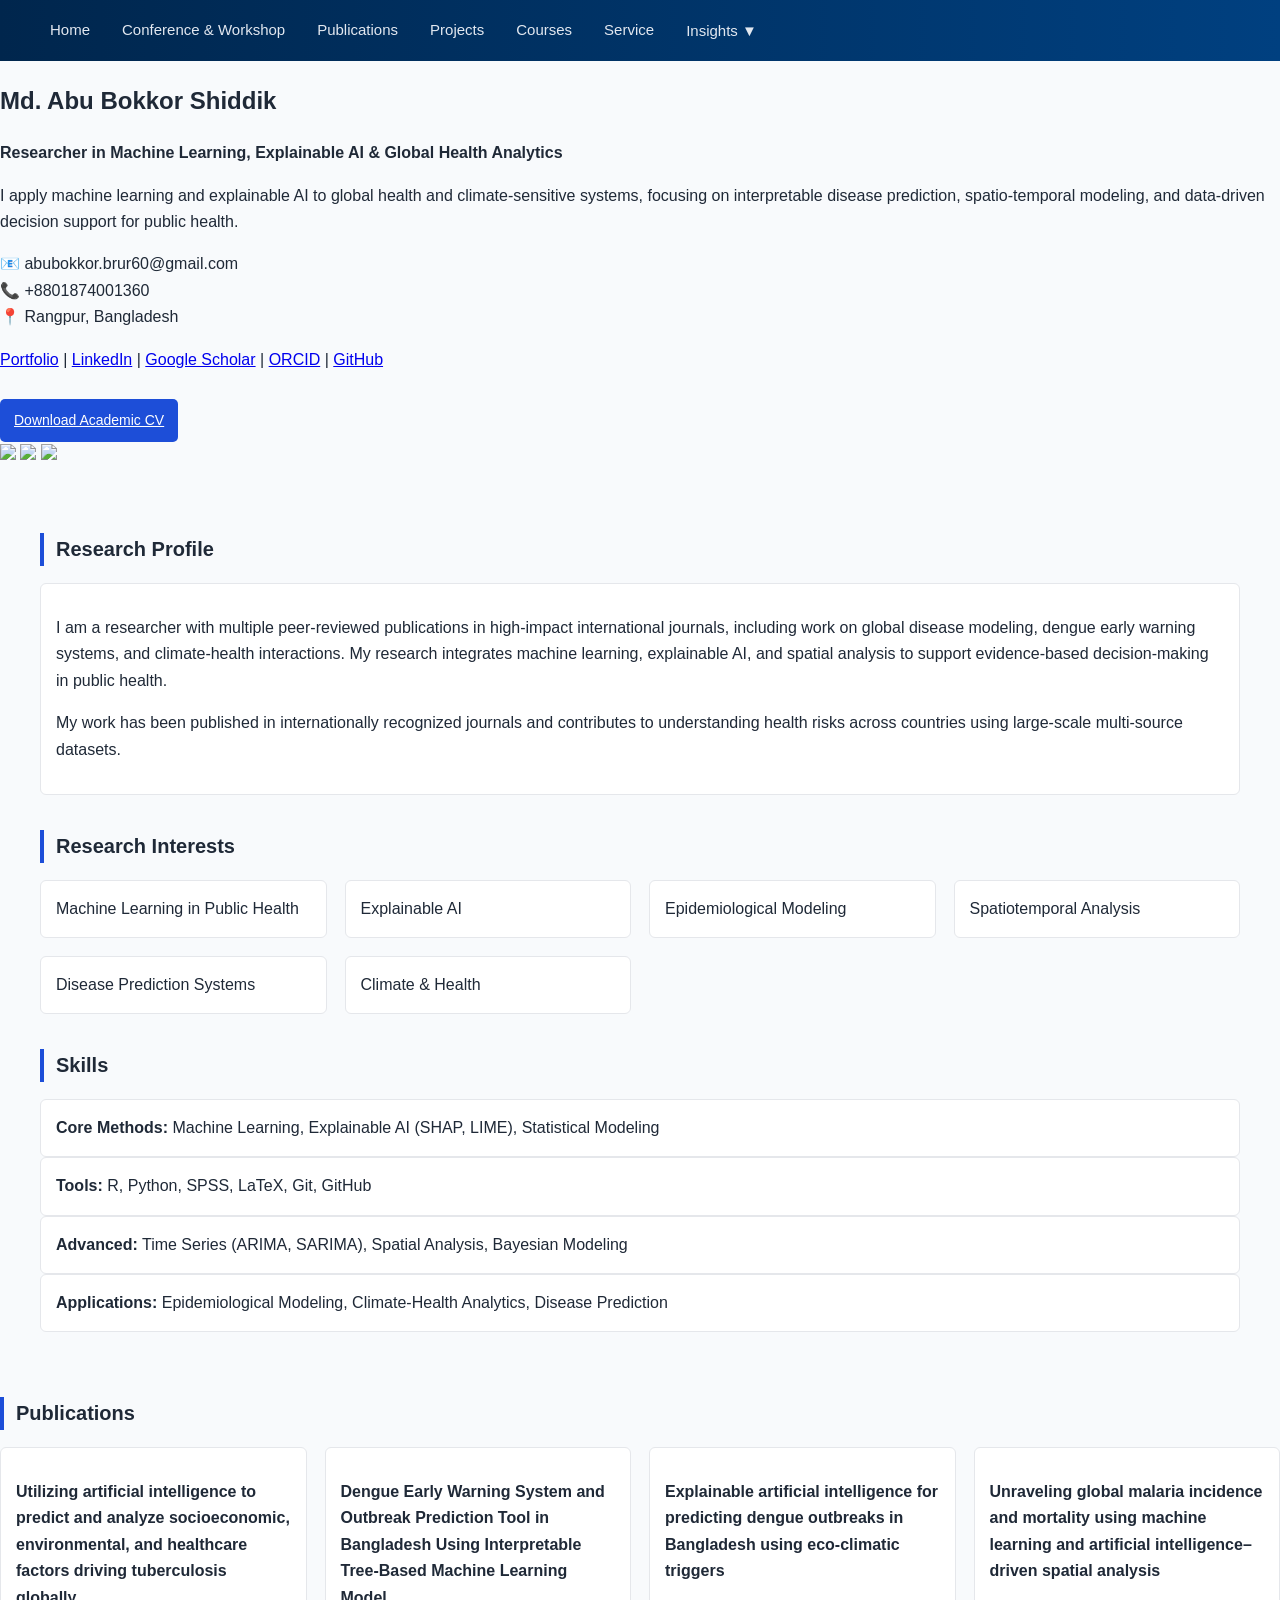
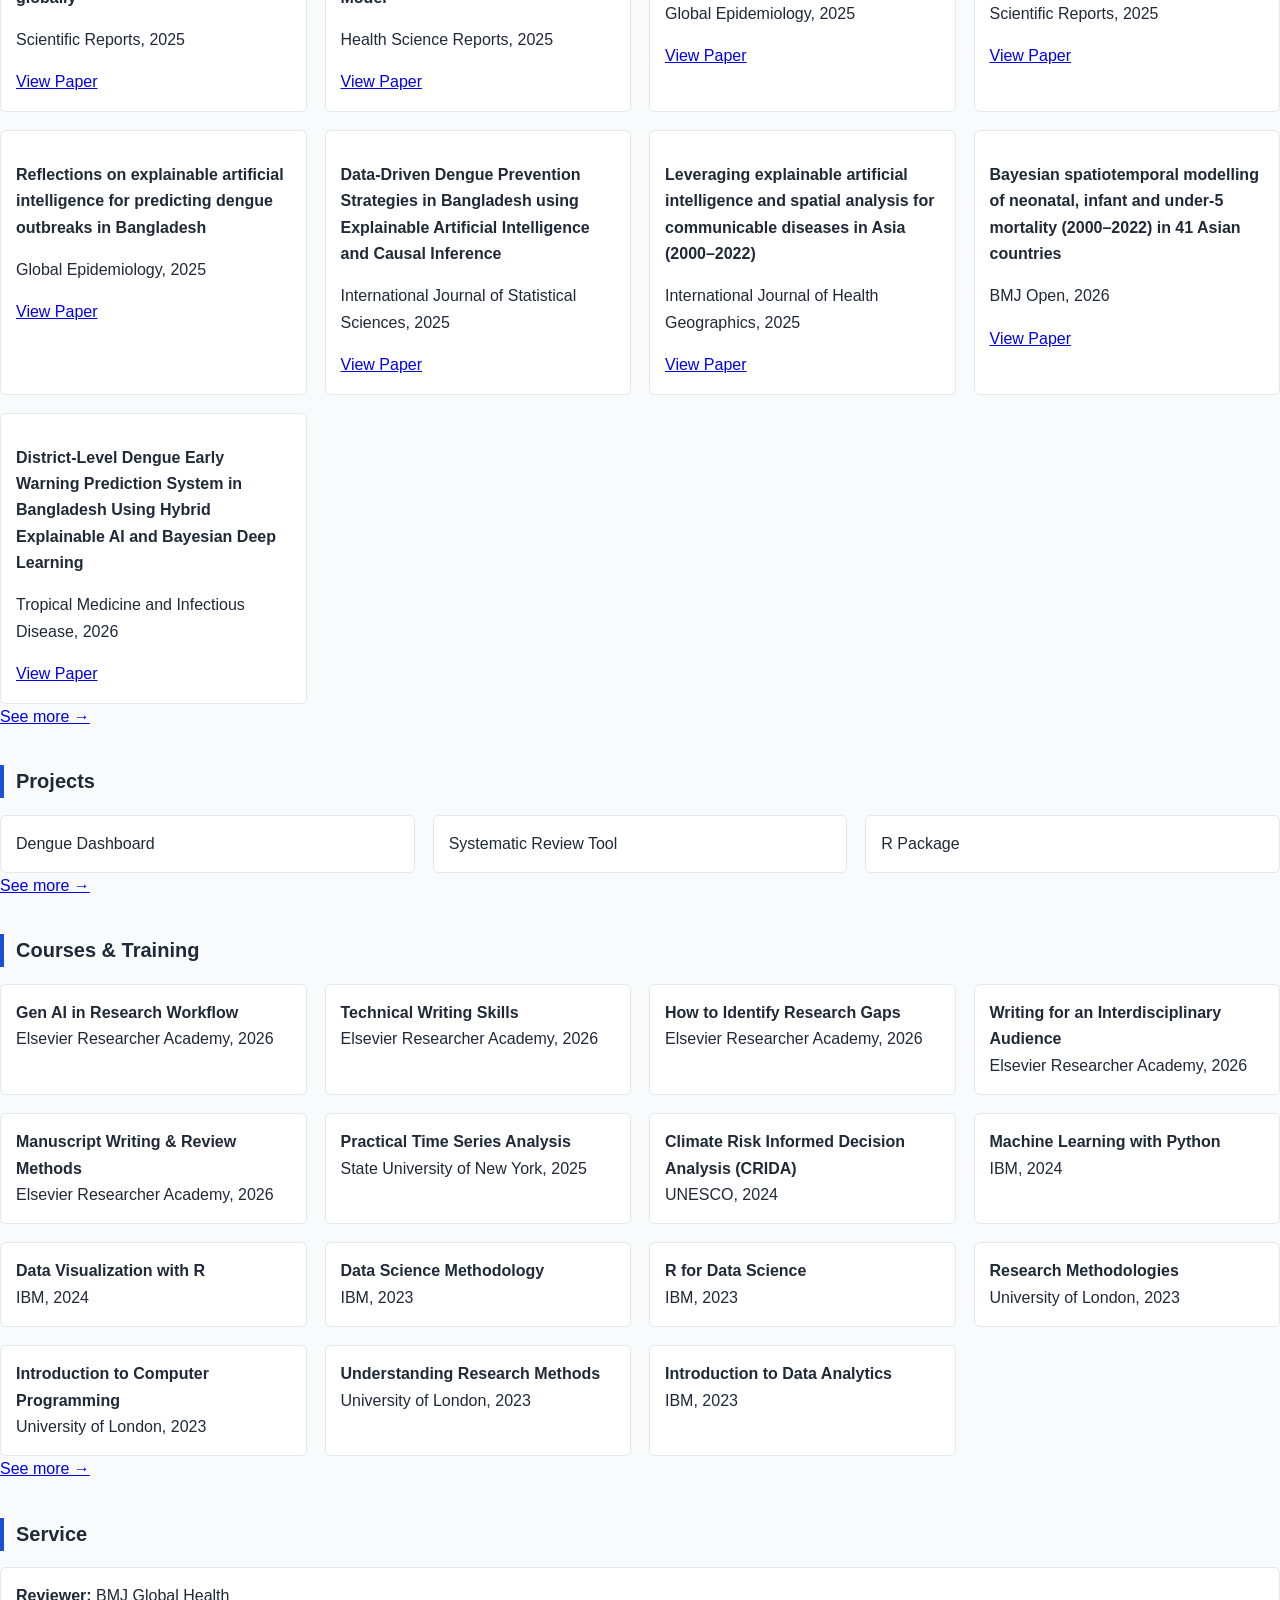
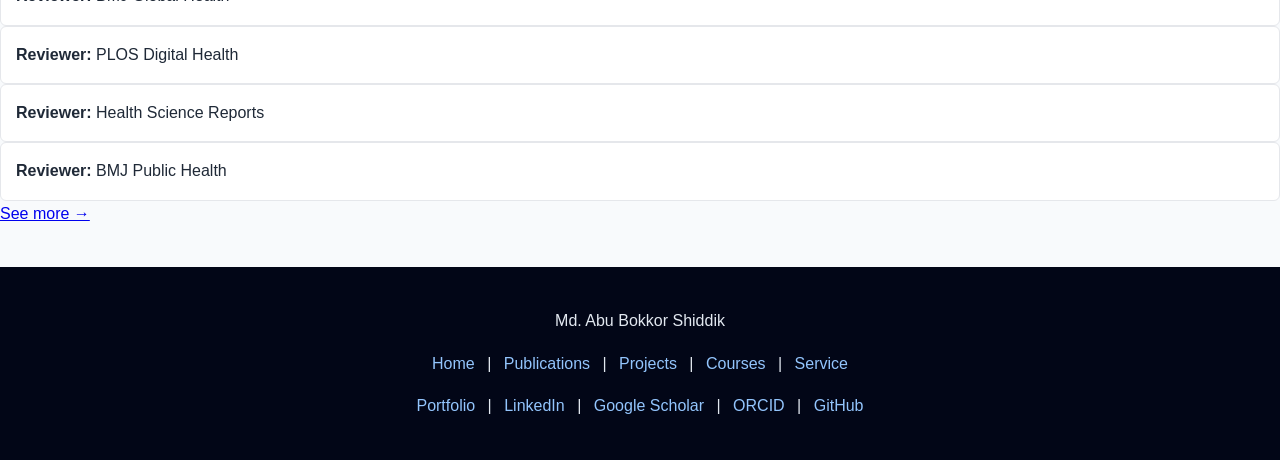
==== index.html @ db242c65 "Update index.html" ====
<!DOCTYPE html>
<html lang="en">
<head>
<meta charset="UTF-8">
<meta name="viewport" content="width=device-width, initial-scale=1.0">
<title>Md. Abu Bokkor Shiddik</title>

<style>

html { scroll-behavior: smooth; }

body {
  margin: 0;
  font-family: "Segoe UI", Arial, sans-serif;
  background: #f8fafc;
  color: #1f2937;
  font-size: 16px;
  line-height: 1.65;
}

/* ========================= */
/* NAVBAR (UNIFIED BAR ONLY) */
/* ========================= */
.navbar {
  background: linear-gradient(90deg, #00264d, #004080);
  position: sticky;
  top: 0;
  z-index: 9999;
}

.nav-inner {
  max-width: 1200px;
  margin: auto;
  padding: 12px 18px;
  display: flex;
  align-items: center;
  gap: 12px;
}

/* LINKS + BUTTON */
.nav-inner a,
.nav-inner .dropbtn {
  color: #e2e8f0;
  text-decoration: none;
  font-weight: 500;
  font-size: 15px;
  padding: 6px 10px;
  border-radius: 5px;
  background: transparent;
  border: none;
  cursor: pointer;
}

/* HOVER */
.nav-inner a:hover,
.nav-inner .dropbtn:hover {
  background: rgba(255,255,255,0.12);
  color: #93c5fd;
}

/* DROPDOWN */
.nav-inner .dropdown {
  position: relative;
}

.nav-inner .dropdown-content {
  display: none;
  position: absolute;
  top: 105%;
  left: 0;
  background: #0b2d5c;
  min-width: 180px;
  border-radius: 6px;
  overflow: hidden;
}

/* DROPDOWN LINKS */
.nav-inner .dropdown-content a {
  display: block;
  padding: 10px 12px;
  font-size: 14px;
  color: #cbd5e1;
}

.nav-inner .dropdown-content a:hover {
  background: #1e3a8a;
  color: #ffffff;
}

/* DESKTOP HOVER */
.nav-inner .dropdown:hover .dropdown-content {
  display: block;
}

/* MOBILE CLICK FIX */
.nav-inner .dropdown.active .dropdown-content {
  display: block;
  position: relative;
  width: 100%;
}

/* ========================= */
/* HEADER (UNCHANGED) */
/* ========================= */
.header {
  background: linear-gradient(135deg, #020617, #0b3a6e);
  color: white;
  padding: 40px 20px;
  text-align: center;
  font-size: 26px;
}

/* ========================= */
/* CONTAINER */
/* ========================= */
.container {
  max-width: 1200px;
  margin: auto;
  padding: 30px 20px;
}

/* SECTION TITLE */
.section-title {
  border-left: 4px solid #1d4ed8;
  padding-left: 12px;
  margin-top: 35px;
  font-size: 20px;
  font-weight: 600;
}

/* CARD GRID */
.card-grid {
  display: grid;
  grid-template-columns: repeat(auto-fit, minmax(260px, 1fr));
  gap: 18px;
  margin-top: 15px;
}

/* CARD */
.card {
  background: white;
  border: 1px solid #e5e7eb;
  border-radius: 6px;
  padding: 15px;
  transition: 0.2s;
}

.card:hover {
  transform: translateY(-2px);
}

/* BUTTON */
.cv-button {
  display: inline-block;
  margin-top: 10px;
  background: #1d4ed8;
  color: white;
  padding: 10px 14px;
  border-radius: 5px;
  font-size: 14px;
}

/* IMAGE */
.image-box img {
  width: 100%;
  max-width: 800px;
  margin-top: 18px;
  border-radius: 6px;
  display: block;
  box-shadow: 0 4px 12px rgba(0,0,0,0.1);
}

/* PDF */
.pdf-box {
  background: white;
  padding: 18px;
  margin-top: 18px;
  border-radius: 6px;
  border-left: 4px solid #1d4ed8;
  box-shadow: 0 4px 10px rgba(0,0,0,0.05);
}

.pdf-box a {
  color: #1d4ed8;
  text-decoration: none;
  font-weight: 500;
}

/* FOOTER */
footer {
  background: #020617;
  color: #e2e8f0;
  text-align: center;
  padding: 25px;
  margin-top: 40px;
}

footer a {
  color: #93c5fd;
  margin: 0 8px;
  text-decoration: none;
}

footer a:hover {
  color: #ffffff;
}

/* ========================= */
/* TABLET */
/* ========================= */
@media (max-width: 768px) {
  .container {
    padding: 20px 15px;
  }
}

/* ========================= */
/* MOBILE */
/* ========================= */
@media (max-width: 600px) {

  .nav-inner {
    flex-wrap: wrap;
    justify-content: center;
  }

  .nav-inner a,
  .nav-inner .dropbtn {
    font-size: 13px;
    padding: 6px 8px;
  }

  .nav-inner .dropdown-content {
    position: relative;
    width: 100%;
    top: 0;
    left: 0;
  }

  .nav-inner .dropdown:focus-within .dropdown-content {
    display: block;
  }

  .header {
    font-size: 22px;
  }
}

</style>
</head>
<meta name="description" content="Md. Abu Bokkor Shiddik is a statistics graduate and researcher working on machine learning, health data analysis, and global studies.">

<meta name="keywords" content="Abu Bokkor Shiddik, Statistics Researcher, Machine Learning Bangladesh, Health Data Analysis, R Programming">
<meta name="google-site-verification" "google62120b7b4457ee75" />
  
<body>

<!-- NAV -->
<nav class="navbar">
  <div class="nav-inner">
    <a href="home.html">Home</a>
    <a href="conference-and-workshop.html">Conference & Workshop</a>
    <a href="publications.html">Publications</a>
    <a href="projects.html">Projects</a>
    <a href="courses.html">Courses</a>
    <a href="service.html">Service</a>
    <div class="dropdown">
      <button class="dropbtn">Insights ▼</button>
      <div class="dropdown-content">
        <a href="insights.html">Posts</a>
        <a href="videos.html">Videos</a>
      </div>
    </div>
  </div>
</nav>
 
<!-- HERO -->
<section class="hero">
  <div class="hero-grid">

    <div>
  <h1>Md. Abu Bokkor Shiddik</h1>
  <p><strong>Researcher in Machine Learning, Explainable AI & Global Health Analytics</strong></p>

  <p>
    I apply machine learning and explainable AI to global health and climate-sensitive systems, focusing on interpretable disease prediction, spatio-temporal modeling, and data-driven decision support for public health.
  </p>

  <p>
    📧 abubokkor.brur60@gmail.com <br>
    📞 +8801874001360 <br>
    📍 Rangpur, Bangladesh
  </p>

  <p class="links">
    <a href="https://abubokkorshiddik.github.io/Portfolio-AbuBokkorShiddik/" target="_blank">Portfolio</a> |
    <a href="https://www.linkedin.com/in/abu-bokkor-shiddik-abs798/" target="_blank">LinkedIn</a> |
    <a href="https://scholar.google.com/citations?user=JWeBd3IAAAAJ" target="_blank">Google Scholar</a> |
    <a href="https://orcid.org/" target="_blank">ORCID</a> |
    <a href="https://github.com/abubokkorshiddik" target="_blank">GitHub</a>
  </p>

  <a href="https://raw.githubusercontent.com/abubokkorshiddik/AbuBokkorShiddik.abs798/main/AbuBokkorShiddik_CV_2026_STAT_Center.pdf" 
   class="cv-button" 
   target="_blank">
   Download Academic CV
</a>

</div>

    <div class="image-row">
      <img src="https://raw.githubusercontent.com/abubokkorshiddik/Portfolio-AbuBokkorShiddik/main/ABS.jpeg">
      <img src="https://raw.githubusercontent.com/abubokkorshiddik/Portfolio-AbuBokkorShiddik/main/isrt.jpeg">
      <img src="https://raw.githubusercontent.com/abubokkorshiddik/Portfolio-AbuBokkorShiddik/main/stst.jpeg">
    </div>

  </div>
</section>

<div class="container">
  
<h2 class="section-title">Research Profile</h2>
<div class="card">
  <p>
    I am a researcher with multiple peer-reviewed publications in high-impact international journals, including work on global disease modeling, dengue early warning systems, and climate-health interactions. My research integrates machine learning, explainable AI, and spatial analysis to support evidence-based decision-making in public health.
  </p>

  <p>
    My work has been published in internationally recognized journals and contributes to understanding health risks across countries using large-scale multi-source datasets.
  </p>
</div>
  
<!-- RESEARCH -->
<h2 class="section-title">Research Interests</h2>
<div class="card-grid">
  <div class="card">Machine Learning in Public Health</div>
  <div class="card">Explainable AI</div>
  <div class="card">Epidemiological Modeling</div>
  <div class="card">Spatiotemporal Analysis</div>
  <div class="card">Disease Prediction Systems</div>
  <div class="card">Climate & Health</div>
</div>

<!-- SKILLS -->
<h2 class="section-title">Skills</h2>
<div class="card"><strong>Core Methods:</strong> Machine Learning, Explainable AI (SHAP, LIME), Statistical Modeling</div>
<div class="card"><strong>Tools:</strong> R, Python, SPSS, LaTeX, Git, GitHub</div>
<div class="card"><strong>Advanced:</strong> Time Series (ARIMA, SARIMA), Spatial Analysis, Bayesian Modeling</div>
<div class="card"><strong>Applications:</strong> Epidemiological Modeling, Climate-Health Analytics, Disease Prediction</div>
</div>

<!-- PUBLICATIONS -->
<!-- PUBLICATIONS -->
<h2 class="section-title">Publications</h2>

<div class="card-grid">

  <div class="card">
    <p><strong>Utilizing artificial intelligence to predict and analyze socioeconomic, environmental, and healthcare factors driving tuberculosis globally</strong></p>
    <p>Scientific Reports, 2025</p>
    <a href="https://doi.org/10.1038/s41598-025-96973-w" target="_blank">View Paper</a>
  </div>

  <div class="card">
    <p><strong>Dengue Early Warning System and Outbreak Prediction Tool in Bangladesh Using Interpretable Tree-Based Machine Learning Model</strong></p>
    <p>Health Science Reports, 2025</p>
     <a href="https://doi.org/10.1002/hsr2.70726" target="_blank">View Paper</a>
  </div>

  <div class="card">
    <p><strong>Explainable artificial intelligence for predicting dengue outbreaks in Bangladesh using eco-climatic triggers</strong></p>
    <p>Global Epidemiology, 2025</p>
    <a href="https://www.sciencedirect.com/science/article/pii/S2590113325000288" target="_blank">View Paper</a>
  </div>

  <div class="card">
    <p><strong>Unraveling global malaria incidence and mortality using machine learning and artificial intelligence–driven spatial analysis</strong></p>
    <p>Scientific Reports, 2025</p>
    <a href="https://www.nature.com/articles/s41598-025-12872-0" target="_blank">View Paper</a>
  </div>

  <div class="card">
    <p><strong>Reflections on explainable artificial intelligence for predicting dengue outbreaks in Bangladesh</strong></p>
    <p>Global Epidemiology, 2025</p>
    <a href="https://www.sciencedirect.com/science/article/pii/S2590113325000483" target="_blank">View Paper</a>
  </div>

  <div class="card">
    <p><strong>Data-Driven Dengue Prevention Strategies in Bangladesh using Explainable Artificial Intelligence and Causal Inference</strong></p>
    <p>International Journal of Statistical Sciences, 2025</p>
    <a href="https://www.banglajol.info/index.php/ijss/article/view/85772" target="_blank">View Paper</a>
  </div>

  <div class="card">
    <p><strong>Leveraging explainable artificial intelligence and spatial analysis for communicable diseases in Asia (2000–2022)</strong></p>
    <p>International Journal of Health Geographics, 2025</p>
    <a href="https://link.springer.com/article/10.1186/s12942-025-00433-7" target="_blank">View Paper</a>
  </div>

  <div class="card">
    <p><strong>Bayesian spatiotemporal modelling of neonatal, infant and under-5 mortality (2000–2022) in 41 Asian countries</strong></p>
    <p>BMJ Open, 2026</p>
    <a href="https://bmjopen.bmj.com/content/16/2/e108632" target="_blank">View Paper</a>
  </div>

  <div class="card">
    <p><strong>District-Level Dengue Early Warning Prediction System in Bangladesh Using Hybrid Explainable AI and Bayesian Deep Learning</strong></p>
    <p>Tropical Medicine and Infectious Disease, 2026</p>
    <a href="https://www.mdpi.com/2414-6366/11/3/73" target="_blank">View Paper</a>
  </div>

</div>

<a href="publications.html">See more →</a>

<!-- PROJECTS -->
<h2 class="section-title">Projects</h2>
<div class="card-grid">
  <div class="card">Dengue Dashboard</div>
  <div class="card">Systematic Review Tool</div>
  <div class="card">R Package</div>
</div>

<a href="projects.html">See more →</a>

<!-- COURSES -->
<h2 class="section-title">Courses & Training</h2>

<div class="card-grid">

  <div class="card"><strong>Gen AI in Research Workflow</strong><br>Elsevier Researcher Academy, 2026</div>

  <div class="card"><strong>Technical Writing Skills</strong><br>Elsevier Researcher Academy, 2026</div>

  <div class="card"><strong>How to Identify Research Gaps</strong><br>Elsevier Researcher Academy, 2026</div>

  <div class="card"><strong>Writing for an Interdisciplinary Audience</strong><br>Elsevier Researcher Academy, 2026</div>

  <div class="card"><strong>Manuscript Writing & Review Methods</strong><br>Elsevier Researcher Academy, 2026</div>

  <div class="card"><strong>Practical Time Series Analysis</strong><br>State University of New York, 2025</div>

  <div class="card"><strong>Climate Risk Informed Decision Analysis (CRIDA)</strong><br>UNESCO, 2024</div>

  <div class="card"><strong>Machine Learning with Python</strong><br>IBM, 2024</div>

  <div class="card"><strong>Data Visualization with R</strong><br>IBM, 2024</div>

  <div class="card"><strong>Data Science Methodology</strong><br>IBM, 2023</div>

  <div class="card"><strong>R for Data Science</strong><br>IBM, 2023</div>

  <div class="card"><strong>Research Methodologies</strong><br>University of London, 2023</div>

  <div class="card"><strong>Introduction to Computer Programming</strong><br>University of London, 2023</div>

  <div class="card"><strong>Understanding Research Methods</strong><br>University of London, 2023</div>

  <div class="card"><strong>Introduction to Data Analytics</strong><br>IBM, 2023</div>

</div>

<a href="courses.html">See more →</a>

<!-- SERVICE -->
<h2 class="section-title">Service</h2>
<div class="card"><strong>Reviewer:</strong> BMJ Global Health</div>
<div class="card"><strong>Reviewer:</strong> PLOS Digital Health</div>
<div class="card"><strong>Reviewer:</strong> Health Science Reports</div>
<div class="card"><strong>Reviewer:</strong> BMJ Public Health</div>
</div>

<a href="service.html">See more →</a>

</div>

<footer>
  <p>Md. Abu Bokkor Shiddik</p>

  <p>
    <a href="home.html">Home</a> |
    <a href="publications.html">Publications</a> |
    <a href="projects.html">Projects</a> |
    <a href="courses.html">Courses</a> |
    <a href="service.html">Service</a>
  </p>

  <p class="links">
    <a href="https://abubokkorshiddik.github.io/Portfolio-AbuBokkorShiddik/" target="_blank">Portfolio</a> |
    <a href="https://www.linkedin.com/in/abu-bokkor-shiddik-abs798/" target="_blank">LinkedIn</a> |
    <a href="https://scholar.google.com/citations?user=JWeBd3IAAAAJ" target="_blank">Google Scholar</a> |
    <a href="https://orcid.org/" target="_blank">ORCID</a> |
    <a href="https://github.com/abubokkorshiddik" target="_blank">GitHub</a>
  </p>
</footer>

</body>
</html>
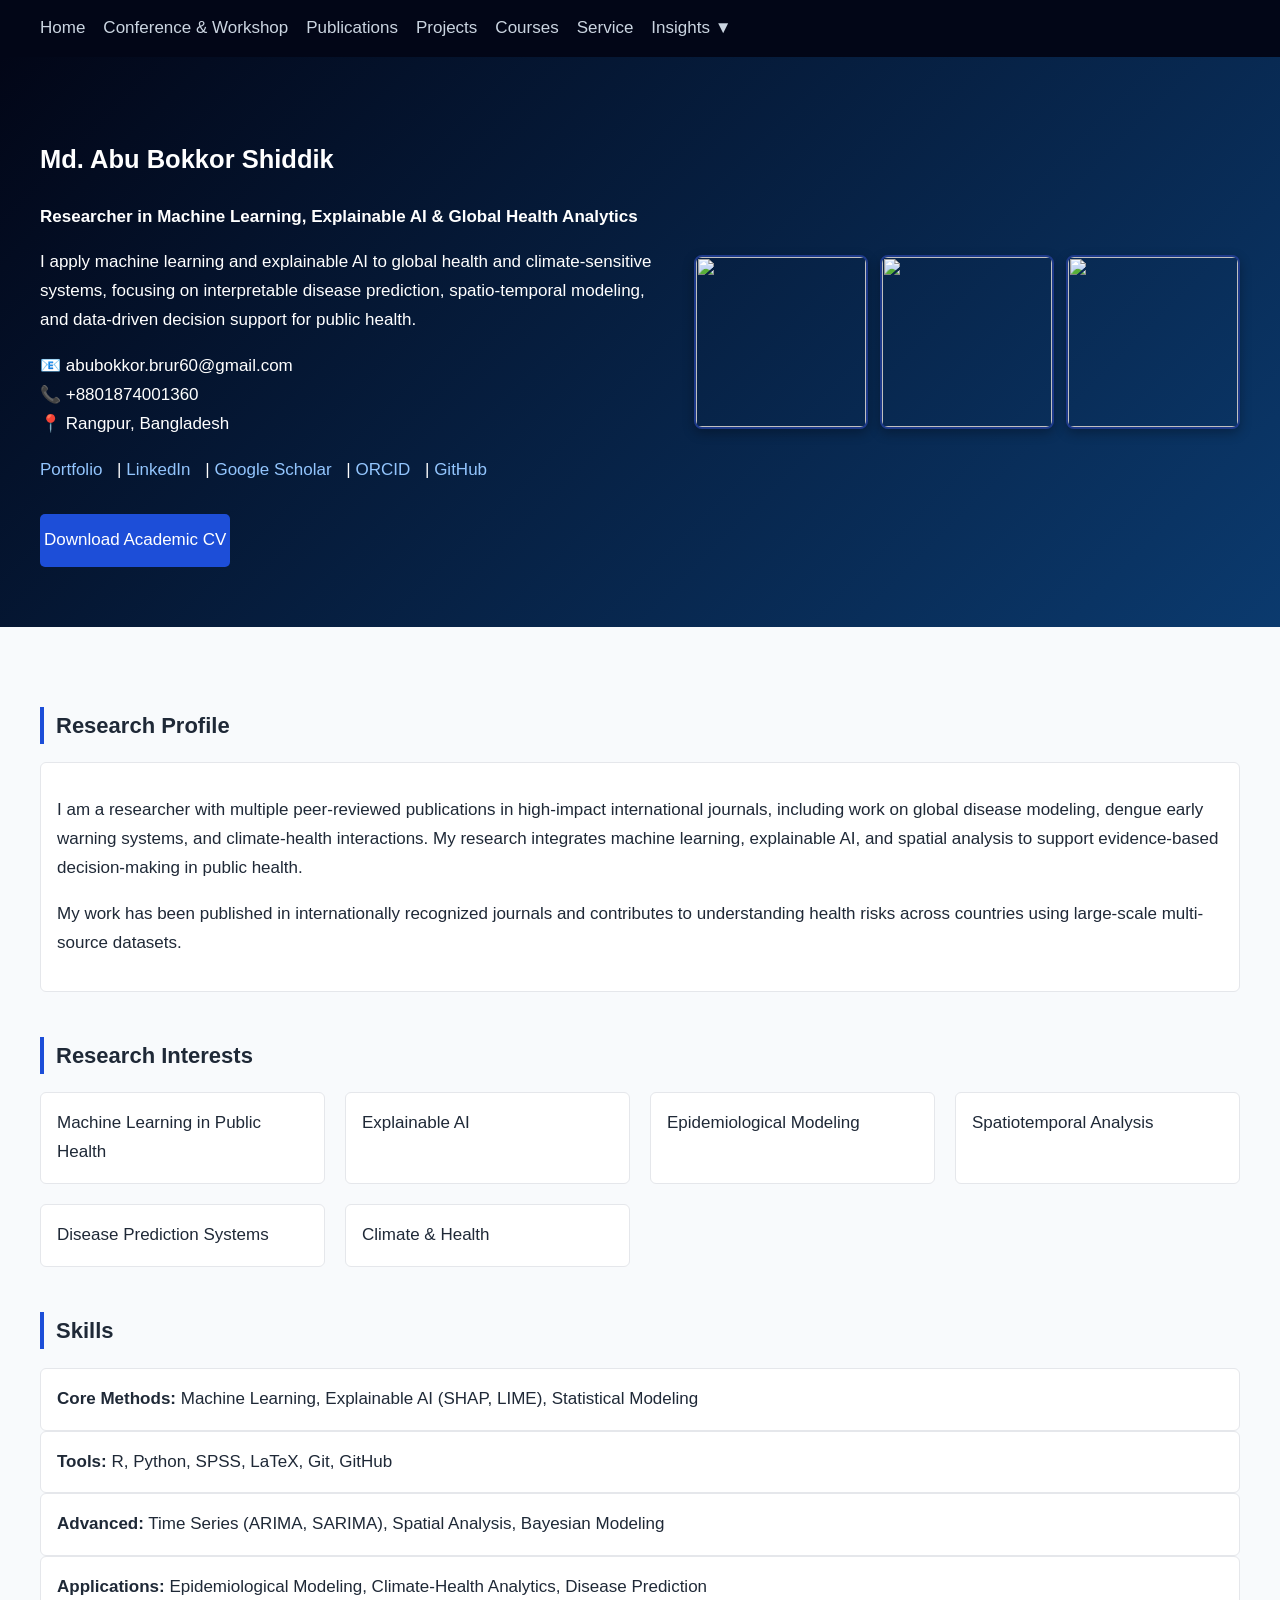
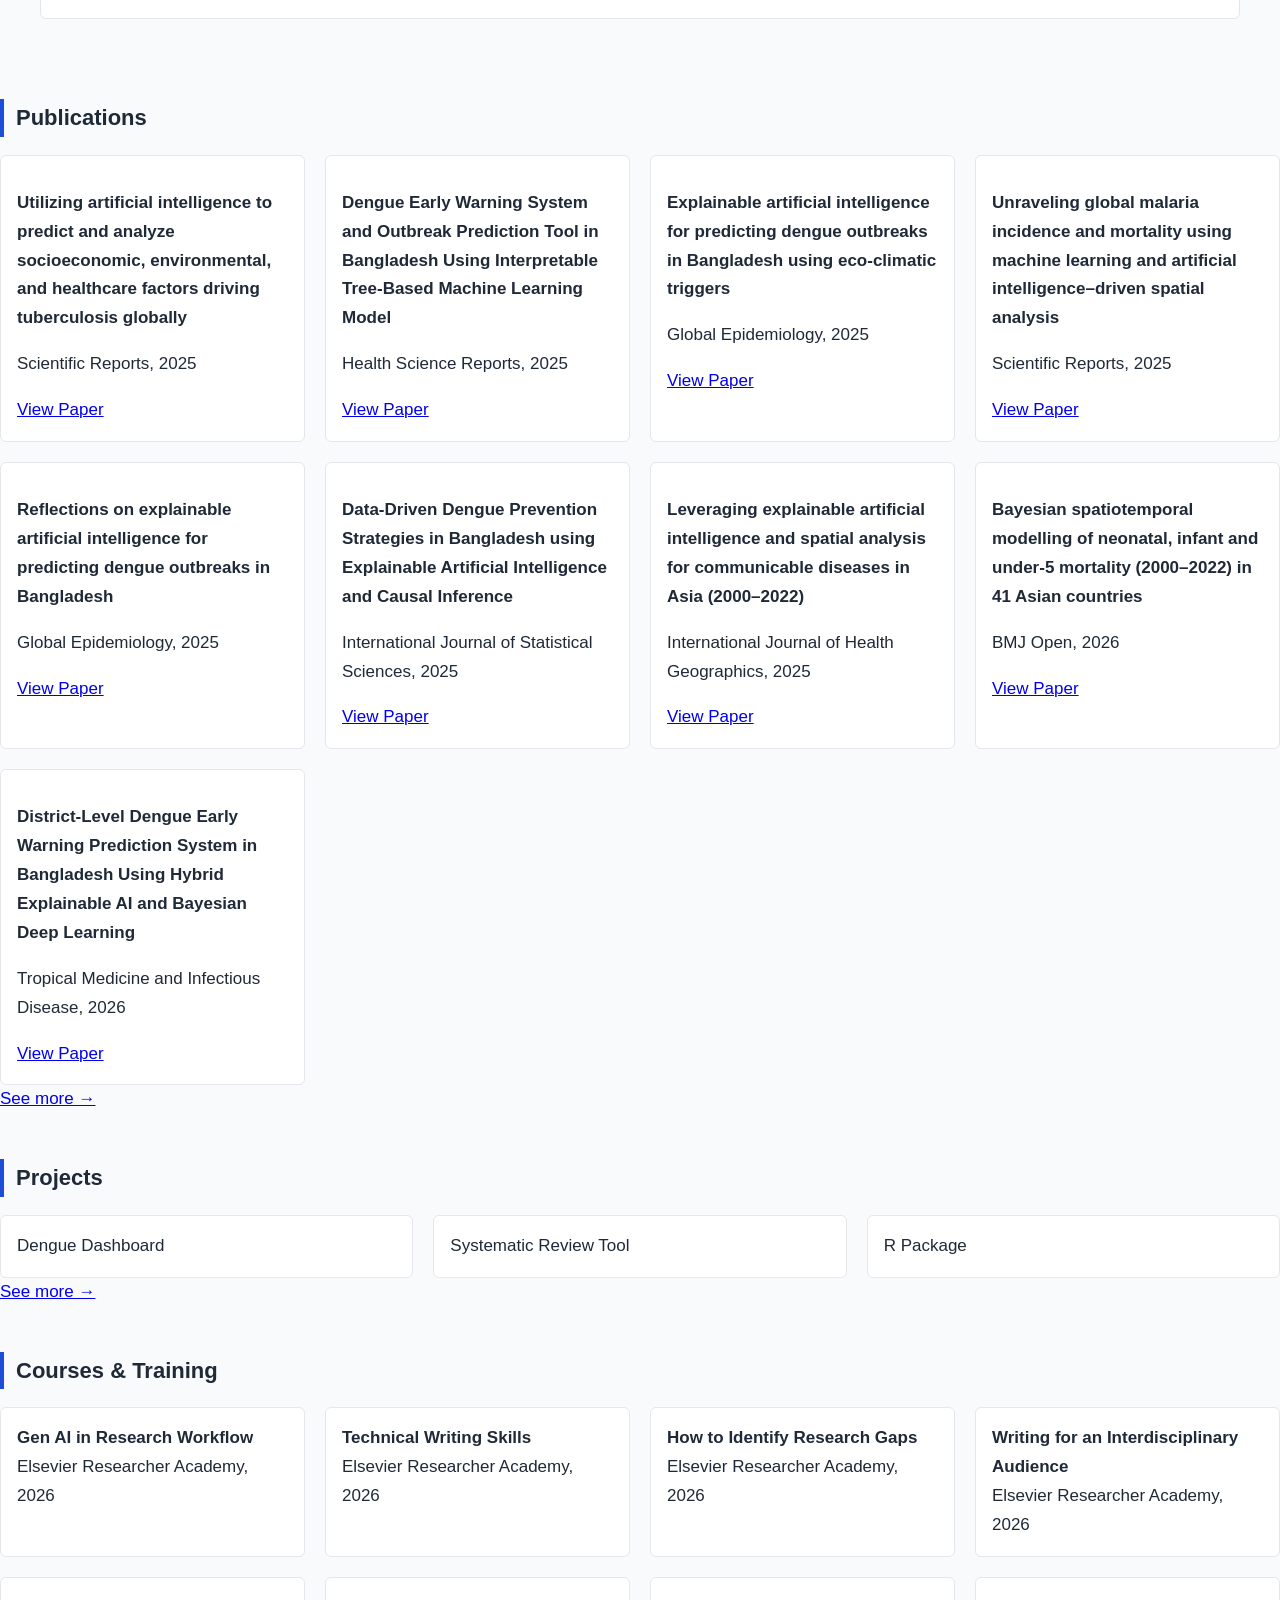
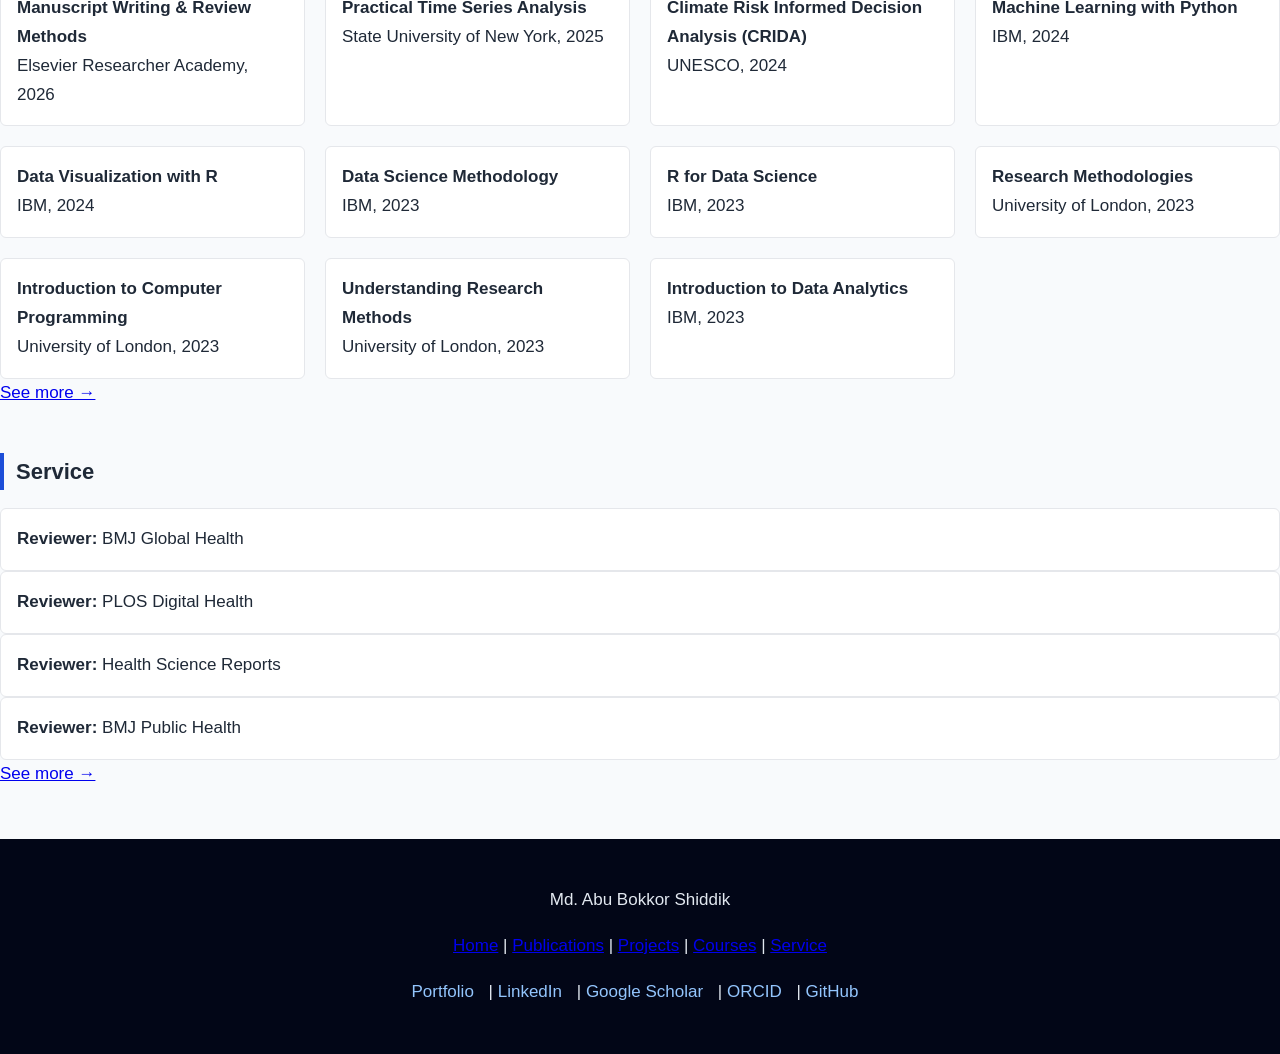
==== commit 9b00a322: "Update index.html" ====
--- a/index.html
+++ b/index.html
@@ -14,15 +14,15 @@
   font-family: "Segoe UI", Arial, sans-serif;
   background: #f8fafc;
   color: #1f2937;
-  font-size: 16px;
-  line-height: 1.65;
-}
-
-/* ========================= */
-/* NAVBAR (UNIFIED BAR ONLY) */
+  font-size: 17px;
+  line-height: 1.7;
+}
+
+/* ========================= */
+/* NAV */
 /* ========================= */
 .navbar {
-  background: linear-gradient(90deg, #00264d, #004080);
+  background: #020617;
   position: sticky;
   top: 0;
   z-index: 9999;
@@ -31,109 +31,165 @@
 .nav-inner {
   max-width: 1200px;
   margin: auto;
-  padding: 12px 18px;
+  padding: 14px 20px;
   display: flex;
-  align-items: center;
-  gap: 12px;
-}
-
-/* LINKS + BUTTON */
-.nav-inner a,
-.nav-inner .dropbtn {
-  color: #e2e8f0;
+  flex-wrap: wrap;
+}
+
+.nav-inner a {
+  color: #cbd5e1;
+  margin-right: 18px;
   text-decoration: none;
   font-weight: 500;
-  font-size: 15px;
-  padding: 6px 10px;
-  border-radius: 5px;
-  background: transparent;
-  border: none;
-  cursor: pointer;
-}
-
-/* HOVER */
-.nav-inner a:hover,
-.nav-inner .dropbtn:hover {
-  background: rgba(255,255,255,0.12);
-  color: #93c5fd;
-}
-
-/* DROPDOWN */
+}
+
+.nav-inner a:hover {
+  color: #60a5fa;
+}
+
+/* ========================= */
+/* DROPDOWN (FIXED ONLY) */
+/* ========================= */
+
 .nav-inner .dropdown {
   position: relative;
 }
 
+.nav-inner .dropbtn {
+  background: none;
+  border: none;
+  color: #cbd5e1;
+  font-weight: 500;
+  font-size: 17px;
+  font-family: inherit;
+  cursor: pointer;
+  padding: 0;
+  margin-right: 18px;
+}
+
+/* dropdown hidden state (fixed stability) */
 .nav-inner .dropdown-content {
-  display: none;
+  display: block;
   position: absolute;
-  top: 105%;
+  background-color: #0b2d5c;
+  min-width: 160px;
+  box-shadow: 0px 4px 8px rgba(0,0,0,0.2);
+  border-radius: 6px;
+  z-index: 9999;
+  top: 100%;
   left: 0;
-  background: #0b2d5c;
-  min-width: 180px;
-  border-radius: 6px;
-  overflow: hidden;
-}
-
-/* DROPDOWN LINKS */
+
+  opacity: 0;
+  visibility: hidden;
+  transform: translateY(6px);
+  transition: 0.2s ease;
+  pointer-events: none;
+}
+
+/* dropdown links */
 .nav-inner .dropdown-content a {
+  color: #cbd5e1;
+  padding: 8px 12px;
+  text-decoration: none;
   display: block;
-  padding: 10px 12px;
-  font-size: 14px;
-  color: #cbd5e1;
+  font-weight: 500;
 }
 
 .nav-inner .dropdown-content a:hover {
-  background: #1e3a8a;
-  color: #ffffff;
-}
-
-/* DESKTOP HOVER */
+  background-color: #1e3a8a;
+  color: white;
+}
+
+/* hover open */
 .nav-inner .dropdown:hover .dropdown-content {
-  display: block;
-}
-
-/* MOBILE CLICK FIX */
+  opacity: 1;
+  visibility: visible;
+  transform: translateY(0);
+  pointer-events: auto;
+}
+
+/* click open (JS adds class) */
 .nav-inner .dropdown.active .dropdown-content {
-  display: block;
-  position: relative;
-  width: 100%;
-}
-
-/* ========================= */
-/* HEADER (UNCHANGED) */
-/* ========================= */
-.header {
+  opacity: 1;
+  visibility: visible;
+  transform: translateY(0);
+  pointer-events: auto;
+}
+
+/* ========================= */
+/* HERO */
+/* ========================= */
+.hero {
   background: linear-gradient(135deg, #020617, #0b3a6e);
   color: white;
-  padding: 40px 20px;
-  text-align: center;
-  font-size: 26px;
-}
-
-/* ========================= */
+  padding: 60px 20px;
+}
+
+.hero-grid {
+  max-width: 1200px;
+  margin: auto;
+  display: grid;
+  grid-template-columns: 2fr 1fr;
+  gap: 30px;
+  align-items: center;
+}
+
+/* IMAGES */
+.image-row {
+  display: flex;
+  gap: 12px;
+  justify-content: flex-end;
+}
+
+.image-row img {
+  width: 170px;
+  height: 170px;
+  object-fit: cover;
+  border-radius: 8px;
+  border: 2px solid #1e3a8a;
+  box-shadow: 0 4px 12px rgba(0,0,0,0.3);
+}
+
+/* LINKS */
+.links a {
+  color: #93c5fd;
+  margin-right: 10px;
+  text-decoration: none;
+}
+
+/* BUTTON */
+.cv-button {
+  display: inline-block;
+  margin-top: 12px;
+  background: #1d4ed8;
+  color: white;
+  padding: 12px 4px;
+  text-decoration: none;
+  border-radius: 5px;
+  font-weight: 500;
+}
+
 /* CONTAINER */
-/* ========================= */
 .container {
   max-width: 1200px;
   margin: auto;
-  padding: 30px 20px;
-}
-
-/* SECTION TITLE */
+  padding: 35px 20px;
+}
+
+/* SECTION */
 .section-title {
   border-left: 4px solid #1d4ed8;
   padding-left: 12px;
-  margin-top: 35px;
-  font-size: 20px;
-  font-weight: 600;
-}
-
-/* CARD GRID */
+  margin-top: 45px;
+  font-size: 22px;
+}
+
+/* GRID */
 .card-grid {
   display: grid;
   grid-template-columns: repeat(auto-fit, minmax(260px, 1fr));
-  gap: 18px;
-  margin-top: 15px;
+  gap: 20px;
+  margin-top: 18px;
 }
 
 /* CARD */
@@ -141,49 +197,7 @@
   background: white;
   border: 1px solid #e5e7eb;
   border-radius: 6px;
-  padding: 15px;
-  transition: 0.2s;
-}
-
-.card:hover {
-  transform: translateY(-2px);
-}
-
-/* BUTTON */
-.cv-button {
-  display: inline-block;
-  margin-top: 10px;
-  background: #1d4ed8;
-  color: white;
-  padding: 10px 14px;
-  border-radius: 5px;
-  font-size: 14px;
-}
-
-/* IMAGE */
-.image-box img {
-  width: 100%;
-  max-width: 800px;
-  margin-top: 18px;
-  border-radius: 6px;
-  display: block;
-  box-shadow: 0 4px 12px rgba(0,0,0,0.1);
-}
-
-/* PDF */
-.pdf-box {
-  background: white;
-  padding: 18px;
-  margin-top: 18px;
-  border-radius: 6px;
-  border-left: 4px solid #1d4ed8;
-  box-shadow: 0 4px 10px rgba(0,0,0,0.05);
-}
-
-.pdf-box a {
-  color: #1d4ed8;
-  text-decoration: none;
-  font-weight: 500;
+  padding: 16px;
 }
 
 /* FOOTER */
@@ -191,58 +205,86 @@
   background: #020617;
   color: #e2e8f0;
   text-align: center;
-  padding: 25px;
-  margin-top: 40px;
-}
-
-footer a {
-  color: #93c5fd;
-  margin: 0 8px;
-  text-decoration: none;
-}
-
-footer a:hover {
-  color: #ffffff;
-}
-
-/* ========================= */
-/* TABLET */
+  padding: 30px;
+  margin-top: 50px;
+}
+
+/* ========================= */
+/* MOBILE */
 /* ========================= */
 @media (max-width: 768px) {
-  .container {
-    padding: 20px 15px;
-  }
-}
-
-/* ========================= */
-/* MOBILE */
-/* ========================= */
-@media (max-width: 600px) {
+
+  body {
+    font-size: 15px;
+    line-height: 1.6;
+  }
 
   .nav-inner {
+    justify-content: center;
+  }
+
+  .nav-inner a {
+    margin: 8px 10px;
+    font-size: 14px;
+  }
+
+  .hero {
+    padding: 40px 15px;
+    text-align: center;
+  }
+
+  .hero-grid {
+    grid-template-columns: 1fr;
+    gap: 20px;
+  }
+
+  .hero h1 {
+    font-size: 24px;
+  }
+
+  .image-row {
+    justify-content: center;
+    margin-top: 15px;
     flex-wrap: wrap;
-    justify-content: center;
-  }
-
-  .nav-inner a,
-  .nav-inner .dropbtn {
-    font-size: 13px;
-    padding: 6px 8px;
-  }
-
-  .nav-inner .dropdown-content {
-    position: relative;
+  }
+
+  .image-row img {
+    width: 110px;
+    height: 110px;
+  }
+
+  .links {
+    display: block;
+    line-height: 1.8;
+  }
+
+  .links a {
+    display: inline-block;
+    margin: 4px 6px;
+  }
+
+  .section-title {
+    font-size: 18px;
+    margin-top: 30px;
+  }
+
+  .card-grid {
+    grid-template-columns: 1fr;
+    gap: 15px;
+  }
+
+  .card {
+    padding: 14px;
+  }
+
+  .cv-button {
     width: 100%;
-    top: 0;
-    left: 0;
-  }
-
-  .nav-inner .dropdown:focus-within .dropdown-content {
-    display: block;
-  }
-
-  .header {
-    font-size: 22px;
+    text-align: center;
+  }
+
+  footer {
+    font-size: 14px;
+    padding: 25px 15px;
   }
 }
 
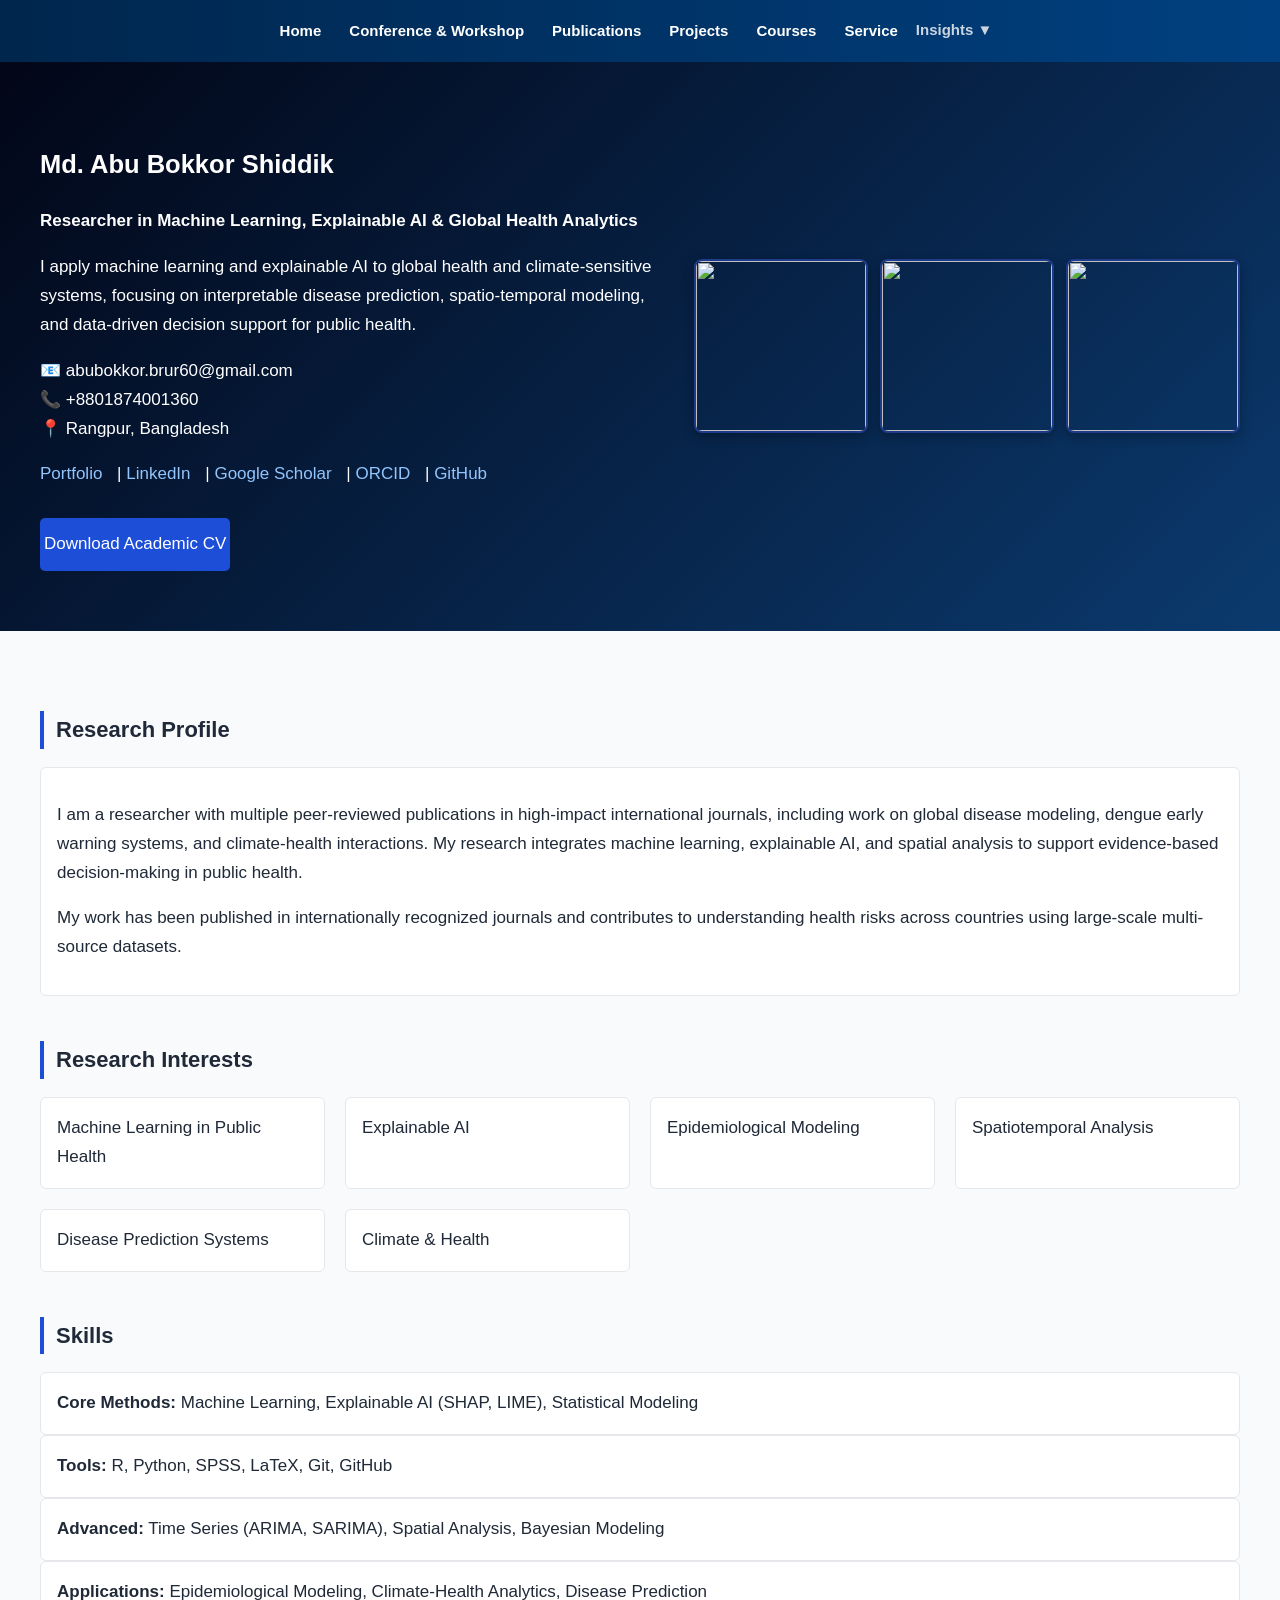
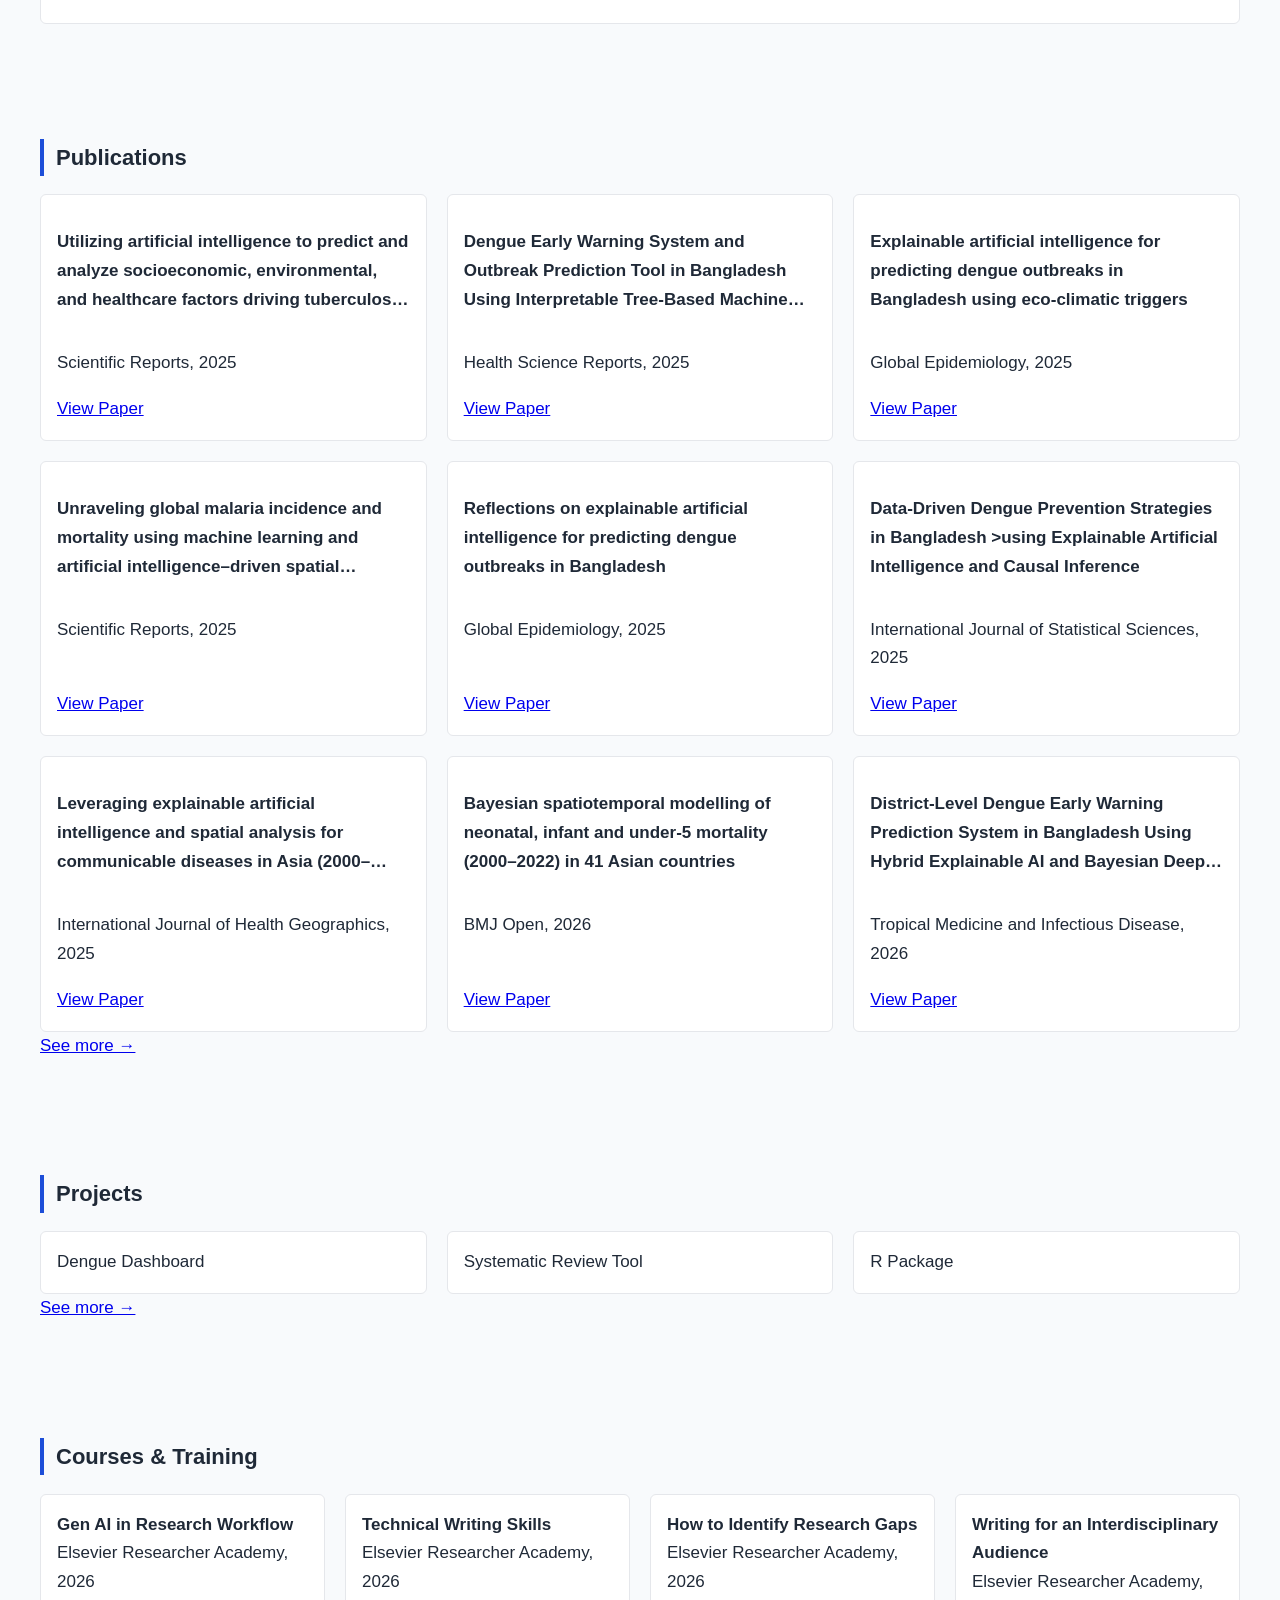
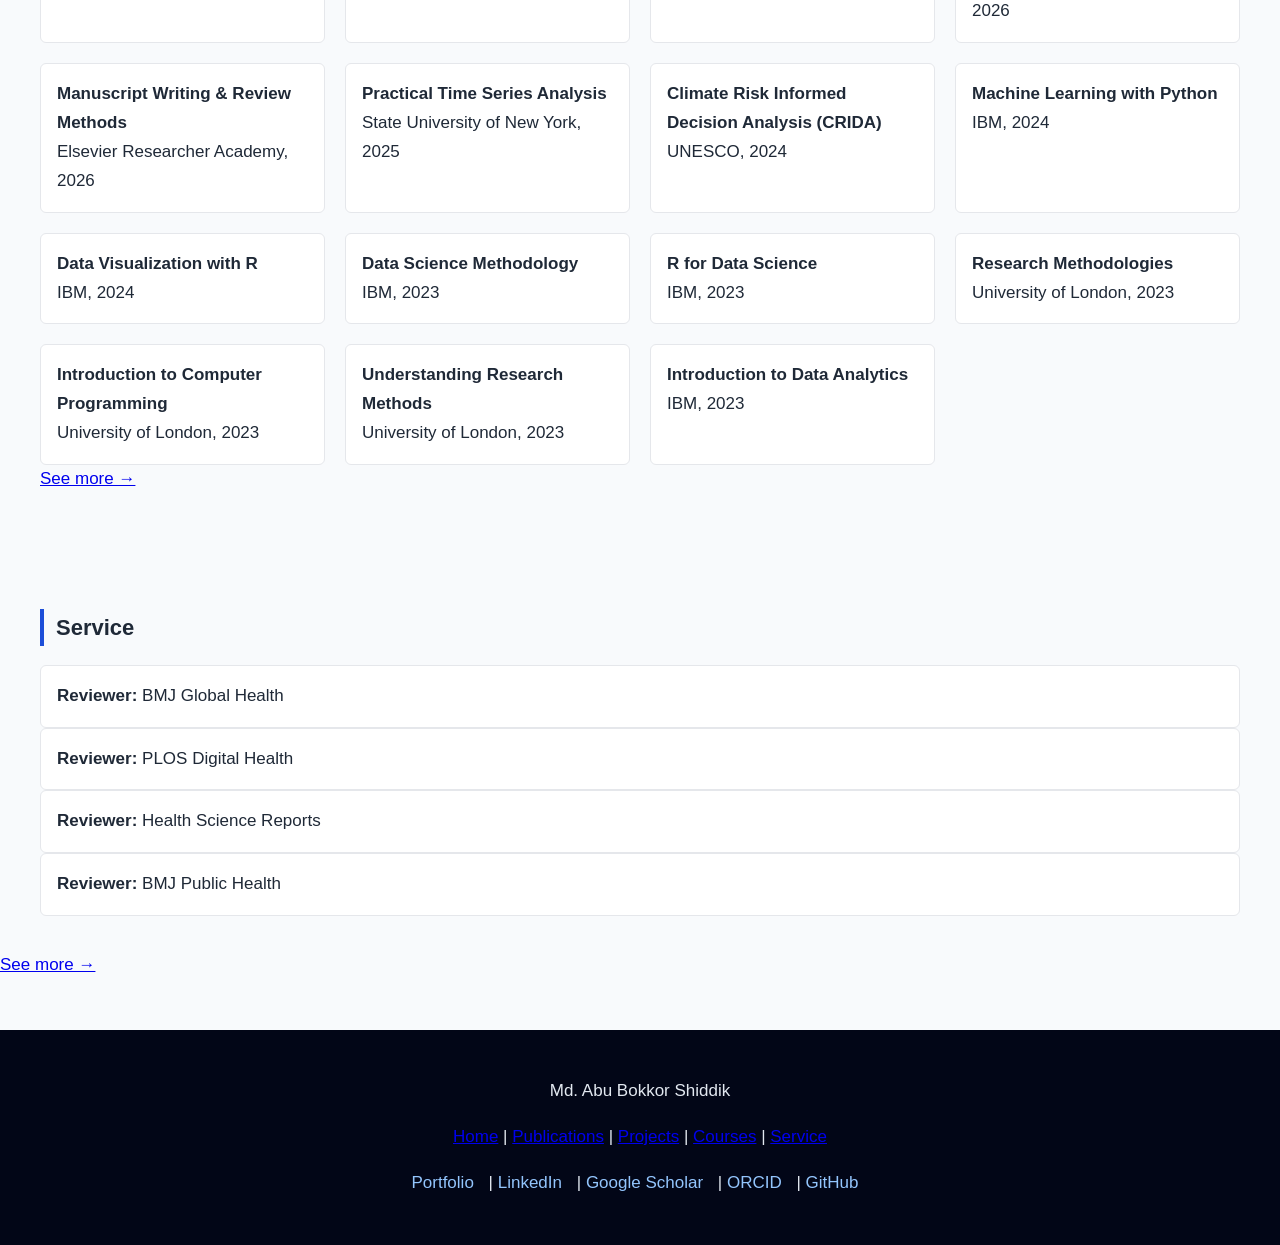
==== commit cee6124a: "Update index.html" ====
--- a/index.html
+++ b/index.html
@@ -19,10 +19,10 @@
 }
 
 /* ========================= */
-/* NAV */
+/* NAV (UPDATED ONLY) */
 /* ========================= */
 .navbar {
-  background: #020617;
+  background: linear-gradient(90deg, #00264d, #004080);
   position: sticky;
   top: 0;
   z-index: 9999;
@@ -31,20 +31,82 @@
 .nav-inner {
   max-width: 1200px;
   margin: auto;
-  padding: 14px 20px;
+  padding: 12px 16px;
   display: flex;
   flex-wrap: wrap;
-}
-
+  align-items: center;
+  justify-content: center;
+  gap: 8px;
+}
+
+/* LINKS */
 .nav-inner a {
-  color: #cbd5e1;
-  margin-right: 18px;
+  color: white;
   text-decoration: none;
-  font-weight: 500;
+  font-weight: 700;
+  padding: 6px 10px;
+  border-radius: 5px;
+  transition: 0.25s;
+  font-size: 15px;
 }
 
 .nav-inner a:hover {
   color: #60a5fa;
+  background: rgba(255,255,255,0.12);
+}
+
+.nav-inner .dropdown {
+  position: relative;
+}
+
+.nav-inner .dropbtn {
+  background: none;
+  border: none;
+  color: white;
+  font-weight: 700;
+  font-size: 15px;
+  cursor: pointer;
+  padding: 6px 10px;
+  border-radius: 5px;
+}
+
+.nav-inner .dropbtn:hover {
+  color: #60a5fa;
+  background: rgba(255,255,255,0.12);
+}
+
+/* DROPDOWN */
+.nav-inner .dropdown-content {
+  display: none;
+  position: absolute;
+  background-color: #0b2d5c;
+  min-width: 160px;
+  border-radius: 6px;
+  box-shadow: 0 6px 16px rgba(0,0,0,0.2);
+  top: 100%;
+  left: 0;
+  z-index: 9999;
+}
+
+.nav-inner .dropdown:hover .dropdown-content {
+  display: block;
+}
+
+.nav-inner .dropdown.active .dropdown-content {
+  display: block;
+}
+
+.nav-inner .dropdown-content a {
+  display: block;
+  padding: 10px 12px;
+  color: #cbd5e1;
+  font-weight: 700;
+  font-size: 14px;
+}
+
+.nav-inner .dropdown-content a:hover {
+  background-color: #1e3a8a;
+  color: white;
 }
 
 /* ========================= */
@@ -59,15 +121,15 @@
   background: none;
   border: none;
   color: #cbd5e1;
-  font-weight: 500;
-  font-size: 17px;
+  font-weight: 700;
+  font-size: 15px;
   font-family: inherit;
   cursor: pointer;
   padding: 0;
   margin-right: 18px;
 }
 
-/* dropdown hidden state (fixed stability) */
+/* dropdown hidden state */
 .nav-inner .dropdown-content {
   display: block;
   position: absolute;
@@ -86,13 +148,13 @@
   pointer-events: none;
 }
 
-/* dropdown links */
+/* links */
 .nav-inner .dropdown-content a {
   color: #cbd5e1;
   padding: 8px 12px;
   text-decoration: none;
   display: block;
-  font-weight: 500;
+  font-weight: 700;
 }
 
 .nav-inner .dropdown-content a:hover {
@@ -108,7 +170,7 @@
   pointer-events: auto;
 }
 
-/* click open (JS adds class) */
+/* click open */
 .nav-inner .dropdown.active .dropdown-content {
   opacity: 1;
   visibility: visible;
@@ -210,6 +272,16 @@
 }
 
 /* ========================= */
+/* TABLET */
+/* ========================= */
+@media (max-width: 900px) {
+  .nav-inner a,
+  .nav-inner .dropbtn {
+    font-size: 14px;
+  }
+}
+
+/* ========================= */
 /* MOBILE */
 /* ========================= */
 @media (max-width: 768px) {
@@ -225,7 +297,7 @@
 
   .nav-inner a {
     margin: 8px 10px;
-    font-size: 14px;
+    font-size: 13px;
   }
 
   .hero {
@@ -288,7 +360,63 @@
   }
 }
 
+  /* ========================= */
+/* PUBLICATIONS SECTION FIX */
+/* ========================= */
+
+#publications .card-grid {
+  display: grid;
+  grid-template-columns: repeat(3, 1fr);
+  gap: 20px;
+  align-items: stretch;
+}
+
+/* publication cards */
+#publications .card {
+  background: white;
+  border: 1px solid #e5e7eb;
+  border-radius: 6px;
+  padding: 16px;
+
+  display: flex;
+  flex-direction: column;
+  justify-content: space-between;
+
+  min-height: 190px;
+}
+
+/* limit long titles */
+#publications .card p strong {
+  display: -webkit-box;
+  -webkit-line-clamp: 3;
+  -webkit-box-orient: vertical;
+  overflow: hidden;
+}
+
+/* keep link aligned at bottom */
+#publications .card a {
+  margin-top: auto;
+}
+
+/* tablet */
+@media (max-width: 900px) {
+  #publications .card-grid {
+    grid-template-columns: repeat(2, 1fr);
+  }
+}
+
+/* mobile */
+@media (max-width: 768px) {
+  #publications .card-grid {
+    grid-template-columns: 1fr;
+  }
+}
+#publications {
+  padding-left: 20px;
+  padding-right: 20px;
+}
 </style>
+  
 </head>
 <meta name="description" content="Md. Abu Bokkor Shiddik is a statistics graduate and researcher working on machine learning, health data analysis, and global studies.">
 
@@ -391,8 +519,9 @@
 <div class="card"><strong>Applications:</strong> Epidemiological Modeling, Climate-Health Analytics, Disease Prediction</div>
 </div>
 
+
 <!-- PUBLICATIONS -->
-<!-- PUBLICATIONS -->
+  <div id="publications" class="container">
 <h2 class="section-title">Publications</h2>
 
 <div class="card-grid">
@@ -428,7 +557,7 @@
   </div>
 
   <div class="card">
-    <p><strong>Data-Driven Dengue Prevention Strategies in Bangladesh using Explainable Artificial Intelligence and Causal Inference</strong></p>
+    <p><strong>Data-Driven Dengue Prevention Strategies in Bangladesh >using Explainable Artificial Intelligence and Causal Inference</strong></p>
     <p>International Journal of Statistical Sciences, 2025</p>
     <a href="https://www.banglajol.info/index.php/ijss/article/view/85772" target="_blank">View Paper</a>
   </div>
@@ -454,8 +583,10 @@
 </div>
 
 <a href="publications.html">See more →</a>
-
+</div>
+  
 <!-- PROJECTS -->
+   <div class="container">
 <h2 class="section-title">Projects</h2>
 <div class="card-grid">
   <div class="card">Dengue Dashboard</div>
@@ -464,8 +595,10 @@
 </div>
 
 <a href="projects.html">See more →</a>
-
+</div>
+  
 <!-- COURSES -->
+  <div class="container">
 <h2 class="section-title">Courses & Training</h2>
 
 <div class="card-grid">
@@ -503,8 +636,12 @@
 </div>
 
 <a href="courses.html">See more →</a>
-
+</div>
+   
+
+     
 <!-- SERVICE -->
+  <div class="container">
 <h2 class="section-title">Service</h2>
 <div class="card"><strong>Reviewer:</strong> BMJ Global Health</div>
 <div class="card"><strong>Reviewer:</strong> PLOS Digital Health</div>
@@ -513,7 +650,7 @@
 </div>
 
 <a href="service.html">See more →</a>
-
+</div>
 </div>
 
 <footer>
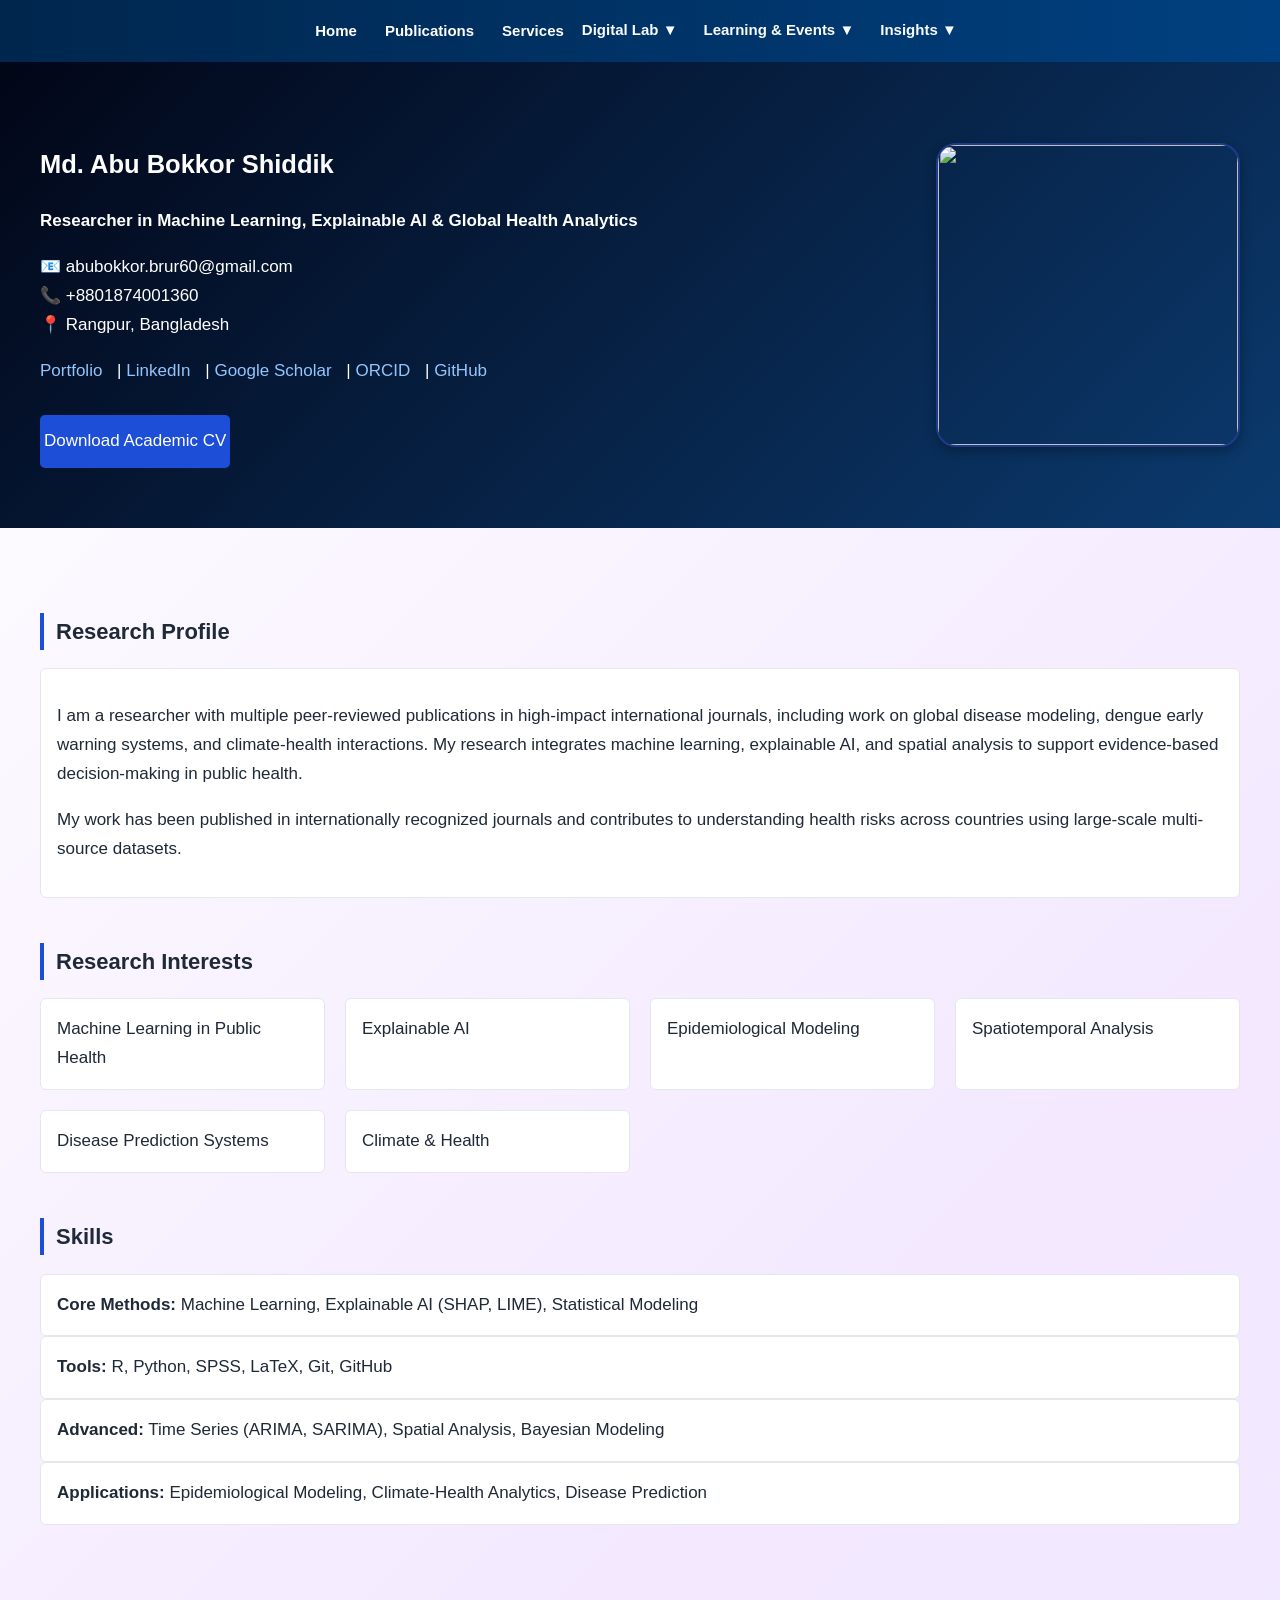
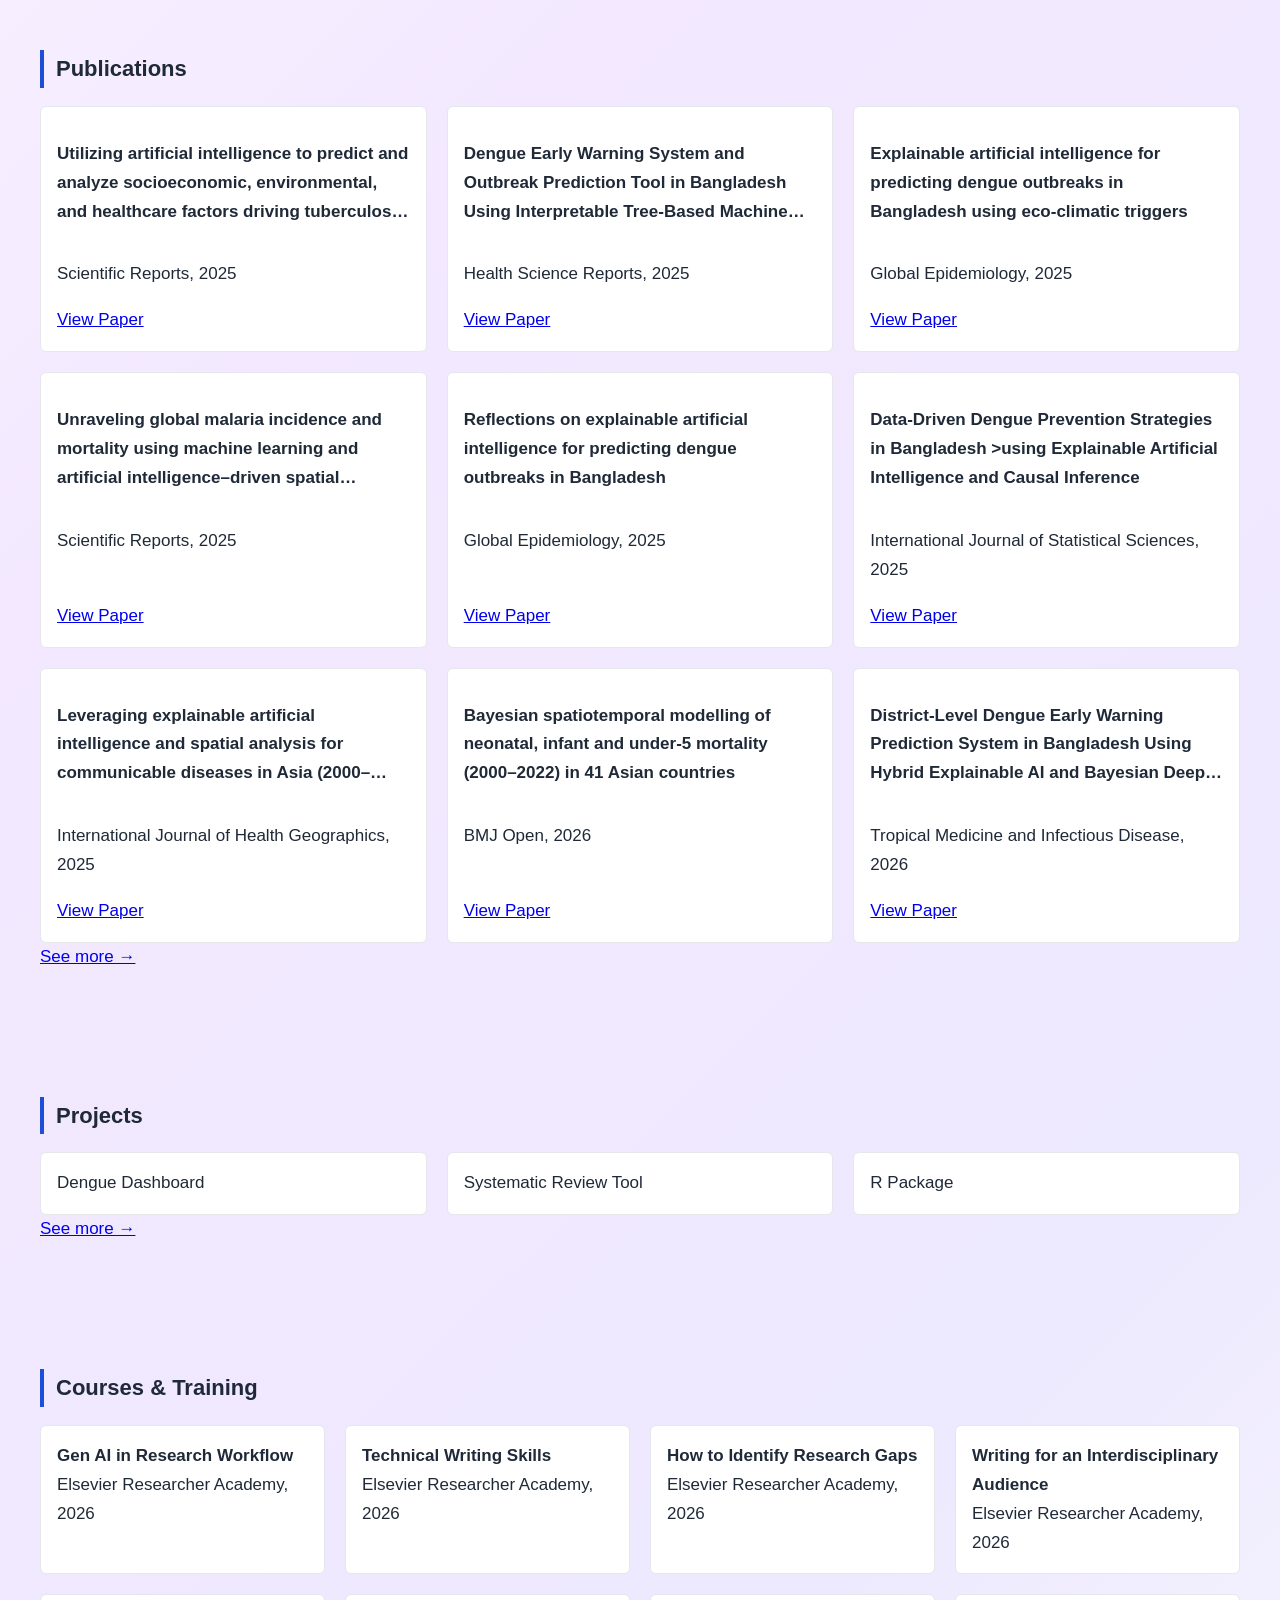
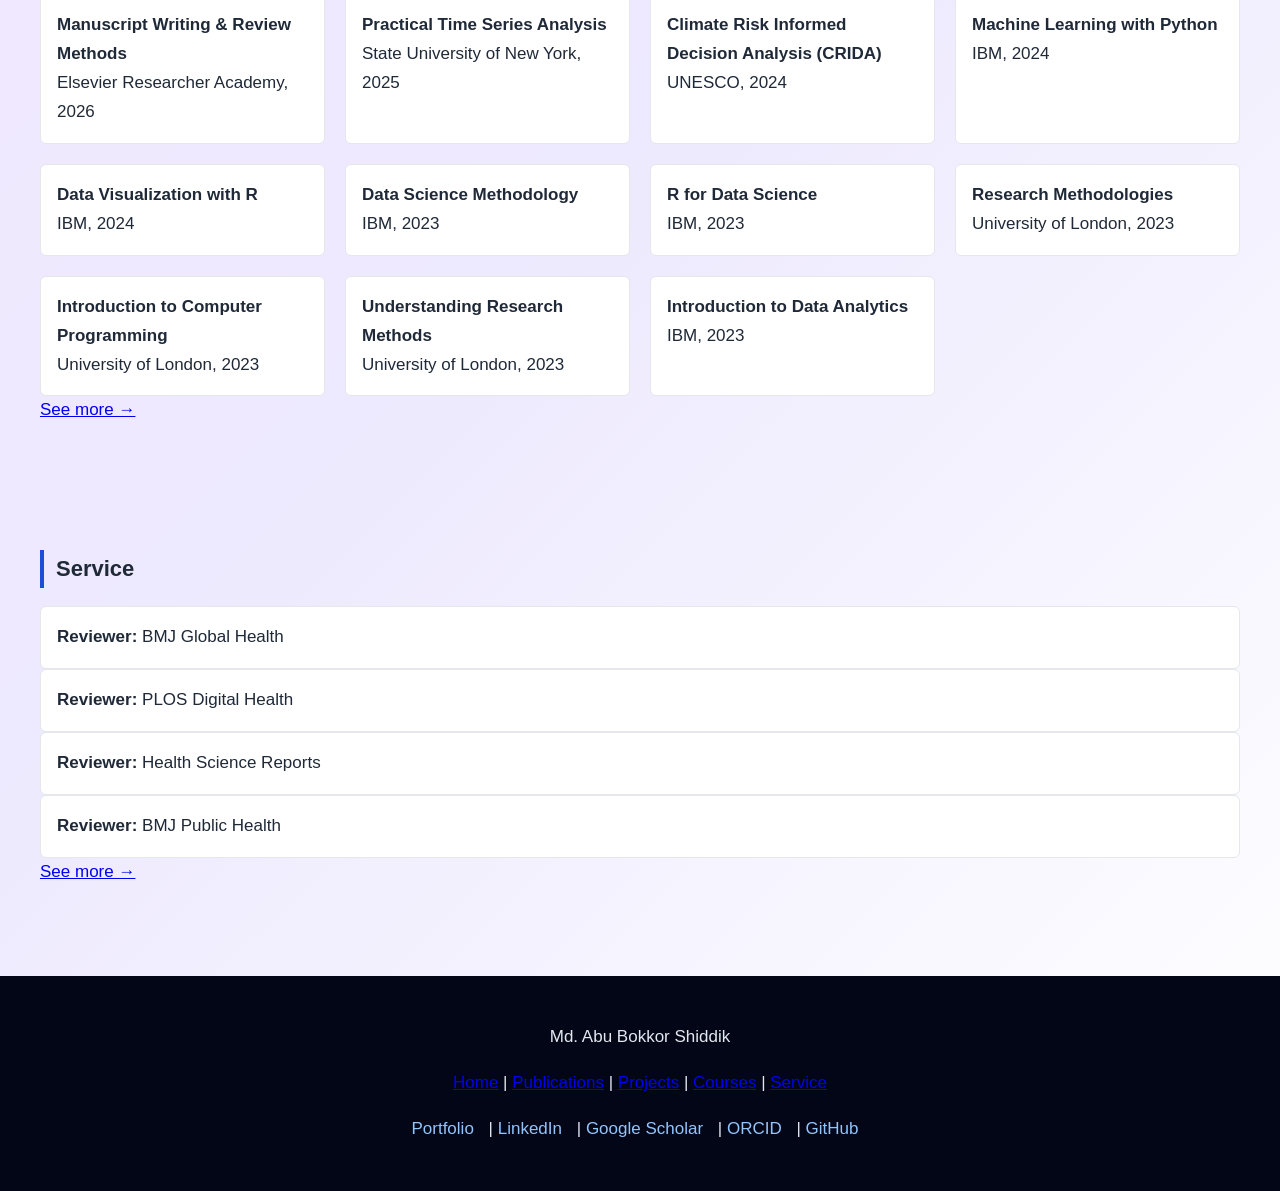
==== commit e6c9107b: "Update index.html" ====
--- a/index.html
+++ b/index.html
@@ -1,8 +1,35 @@
 <!DOCTYPE html>
 <html lang="en">
 <head>
+  <link rel="icon" type="image/png" href="https://raw.githubusercontent.com/abubokkorshiddik/AbuBokkorShiddik.abs798/main/abslogo.png">
+<link rel="apple-touch-icon" href="https://raw.githubusercontent.com/abubokkorshiddik/AbuBokkorShiddik.abs798/main/abslogo.png">
 <meta charset="UTF-8">
 <meta name="viewport" content="width=device-width, initial-scale=1.0">
+  <meta name="keywords" content="
+ABS798,
+ABUBOKKORSHIDDIK,
+AbuBokkorShiddik,
+Abu Bokkor Shiddik,
+Md. Abu Bokkor Shiddik,
+Shiddik ABS,
+BRUR,
+Begum Rokeya University,
+Statistics,
+STAT,
+Data Science,
+Machine Learning,
+Public Health,
+Researcher Bangladesh,
+Bangladesh Research,
+Academic Portfolio,
+Bio Statistics,
+Epidemiology,
+Dengue Research,
+Thesis Work,
+Scientific Research,
+Health Data Analysis
+">
+  
 <title>Md. Abu Bokkor Shiddik</title>
 
 <style>
@@ -12,10 +39,18 @@
 body {
   margin: 0;
   font-family: "Segoe UI", Arial, sans-serif;
-  background: #f8fafc;
   color: #1f2937;
   font-size: 17px;
   line-height: 1.7;
+
+  /* purple + white academic style */
+  background: linear-gradient(
+    135deg,
+    #ffffff 0%,
+    #f3e8ff 40%,
+    #ede9fe 70%,
+    #ffffff 100%
+  );
 }
 
 /* ========================= */
@@ -120,7 +155,7 @@
 .nav-inner .dropbtn {
   background: none;
   border: none;
-  color: #cbd5e1;
+  color: #fafbfc;
   font-weight: 700;
   font-size: 15px;
   font-family: inherit;
@@ -199,15 +234,15 @@
 /* IMAGES */
 .image-row {
   display: flex;
-  gap: 12px;
+  gap: 1px;
   justify-content: flex-end;
 }
 
 .image-row img {
-  width: 170px;
-  height: 170px;
+  width: 300px;
+  height: 300px;
   object-fit: cover;
-  border-radius: 8px;
+  border-radius: 20px;
   border: 2px solid #1e3a8a;
   box-shadow: 0 4px 12px rgba(0,0,0,0.3);
 }
@@ -234,8 +269,8 @@
 /* CONTAINER */
 .container {
   max-width: 1200px;
-  margin: auto;
-  padding: 35px 20px;
+  margin: 0 auto;
+  padding: 40px 24px;
 }
 
 /* SECTION */
@@ -420,7 +455,7 @@
 </head>
 <meta name="description" content="Md. Abu Bokkor Shiddik is a statistics graduate and researcher working on machine learning, health data analysis, and global studies.">
 
-<meta name="keywords" content="Abu Bokkor Shiddik, Statistics Researcher, Machine Learning Bangladesh, Health Data Analysis, R Programming">
+<meta name="keywords" content="Abu Bokkor Shiddik, Statistics Researcher, Machine Learning Bangladesh, Health Data Analysis, R Programming, STAT, BRUR, ABS798, abs798">
 <meta name="google-site-verification" "google62120b7b4457ee75" />
   
 <body>
@@ -428,19 +463,37 @@
 <!-- NAV -->
 <nav class="navbar">
   <div class="nav-inner">
+
     <a href="home.html">Home</a>
-    <a href="conference-and-workshop.html">Conference & Workshop</a>
     <a href="publications.html">Publications</a>
-    <a href="projects.html">Projects</a>
-    <a href="courses.html">Courses</a>
-    <a href="service.html">Service</a>
+ <a href="service.html">Services</a>
+    <div class="dropdown">
+      <button class="dropbtn">Digital Lab ▼</button>
+      <div class="dropdown-content">
+        <a href="projects.html">Projects</a>
+        <a href="data-code.html">Data & Code</a>
+      </div>
+    </div>
+
+    <div class="dropdown">
+      <button class="dropbtn">Learning & Events ▼</button>
+      <div class="dropdown-content">
+        <a href="courses.html">Courses & Training</a>
+        <a href="conference-and-workshop.html">Conferences & Workshops</a>
+      </div>
+    </div>
+
+   
+
     <div class="dropdown">
       <button class="dropbtn">Insights ▼</button>
       <div class="dropdown-content">
         <a href="insights.html">Posts</a>
         <a href="videos.html">Videos</a>
+        <a href="archive.html">Photos & Archive</a>
       </div>
     </div>
+
   </div>
 </nav>
  
@@ -452,9 +505,7 @@
   <h1>Md. Abu Bokkor Shiddik</h1>
   <p><strong>Researcher in Machine Learning, Explainable AI & Global Health Analytics</strong></p>
 
-  <p>
-    I apply machine learning and explainable AI to global health and climate-sensitive systems, focusing on interpretable disease prediction, spatio-temporal modeling, and data-driven decision support for public health.
-  </p>
+ 
 
   <p>
     📧 abubokkor.brur60@gmail.com <br>
@@ -466,11 +517,11 @@
     <a href="https://abubokkorshiddik.github.io/Portfolio-AbuBokkorShiddik/" target="_blank">Portfolio</a> |
     <a href="https://www.linkedin.com/in/abu-bokkor-shiddik-abs798/" target="_blank">LinkedIn</a> |
     <a href="https://scholar.google.com/citations?user=JWeBd3IAAAAJ" target="_blank">Google Scholar</a> |
-    <a href="https://orcid.org/" target="_blank">ORCID</a> |
+    <a href="https://orcid.org/0009-0002-0424-446X" target="_blank">ORCID</a> |
     <a href="https://github.com/abubokkorshiddik" target="_blank">GitHub</a>
   </p>
 
-  <a href="https://raw.githubusercontent.com/abubokkorshiddik/AbuBokkorShiddik.abs798/main/AbuBokkorShiddik_CV_2026_STAT_Center.pdf" 
+  <a href="https://raw.githubusercontent.com/abubokkorshiddik/AbuBokkorShiddik.abs798/main/1006AbuBokkorShiddik_CV_2026_STAT_BRUR.pdf" 
    class="cv-button" 
    target="_blank">
    Download Academic CV
@@ -479,8 +530,6 @@
 </div>
 
     <div class="image-row">
-      <img src="https://raw.githubusercontent.com/abubokkorshiddik/Portfolio-AbuBokkorShiddik/main/ABS.jpeg">
-      <img src="https://raw.githubusercontent.com/abubokkorshiddik/Portfolio-AbuBokkorShiddik/main/isrt.jpeg">
       <img src="https://raw.githubusercontent.com/abubokkorshiddik/Portfolio-AbuBokkorShiddik/main/stst.jpeg">
     </div>
 
@@ -647,10 +696,11 @@
 <div class="card"><strong>Reviewer:</strong> PLOS Digital Health</div>
 <div class="card"><strong>Reviewer:</strong> Health Science Reports</div>
 <div class="card"><strong>Reviewer:</strong> BMJ Public Health</div>
-</div>
-
 <a href="service.html">See more →</a>
-</div>
+  </div>
+
+
+
 </div>
 
 <footer>
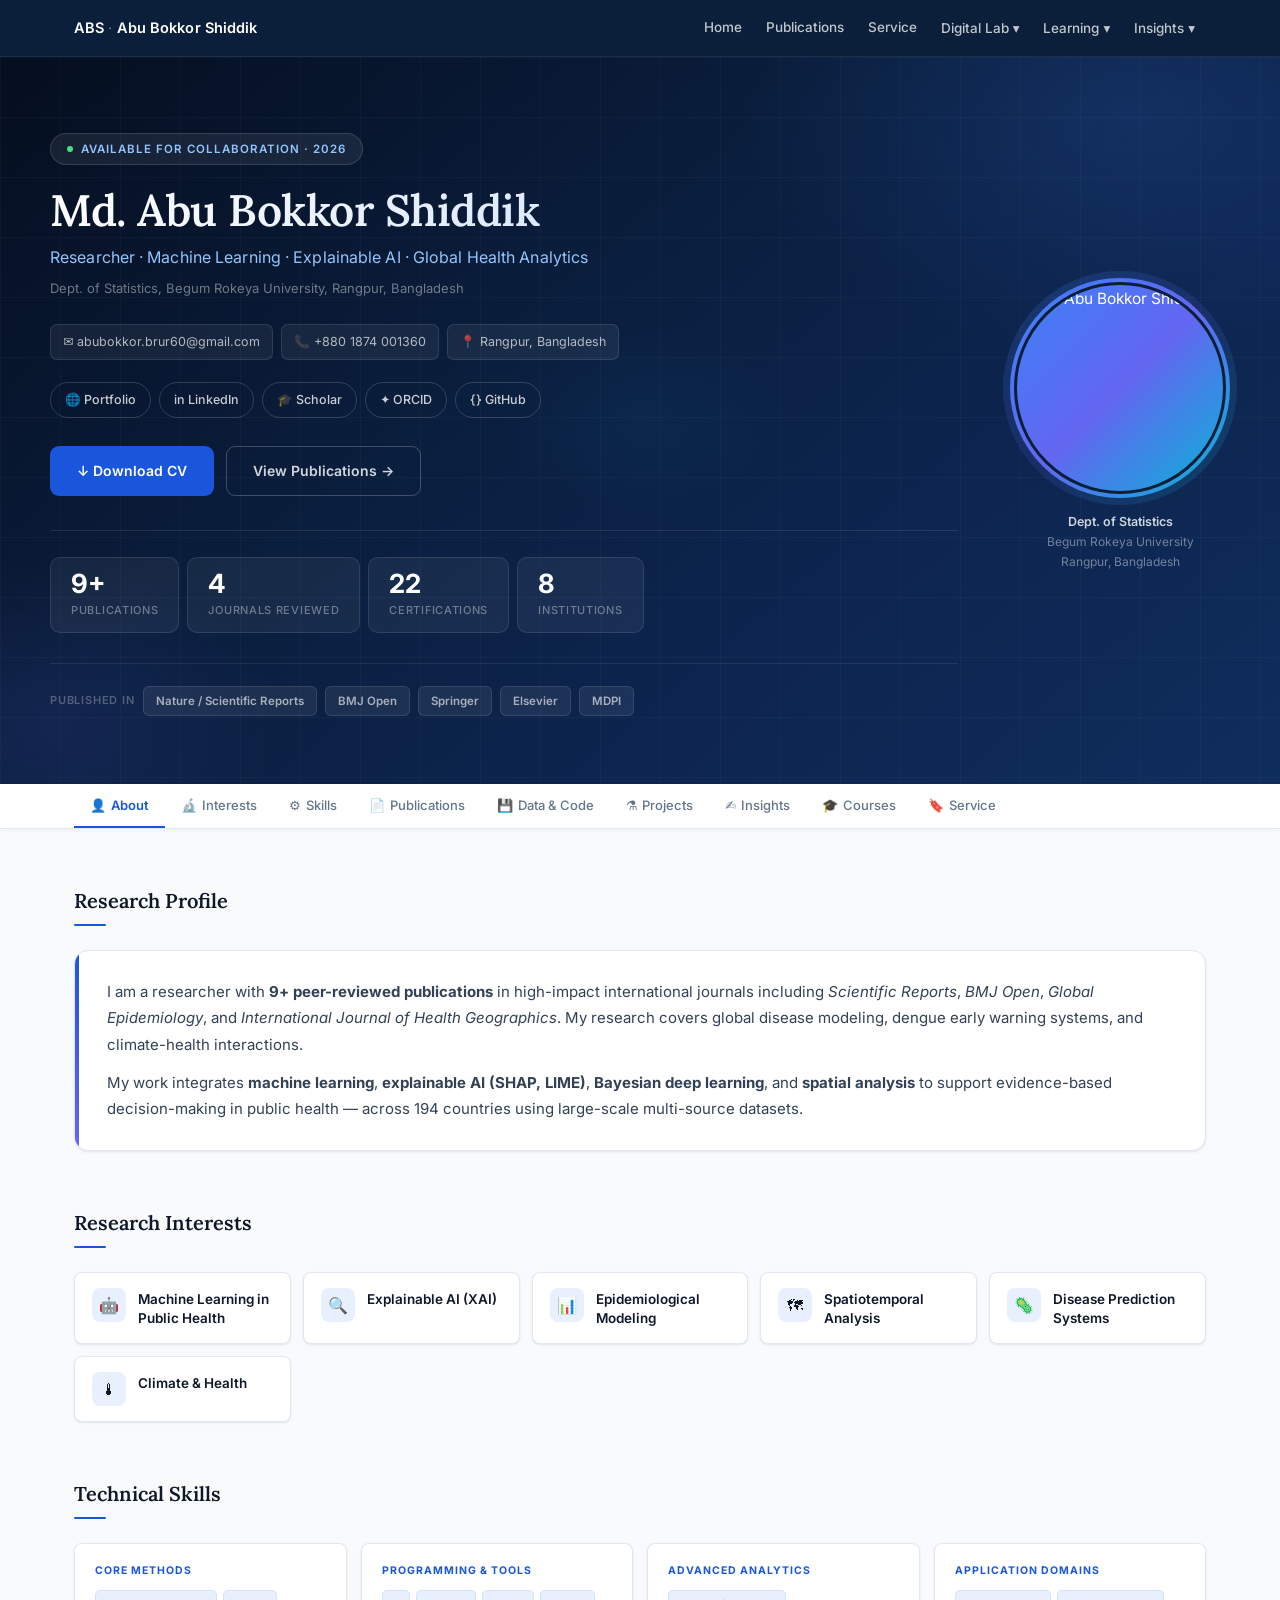
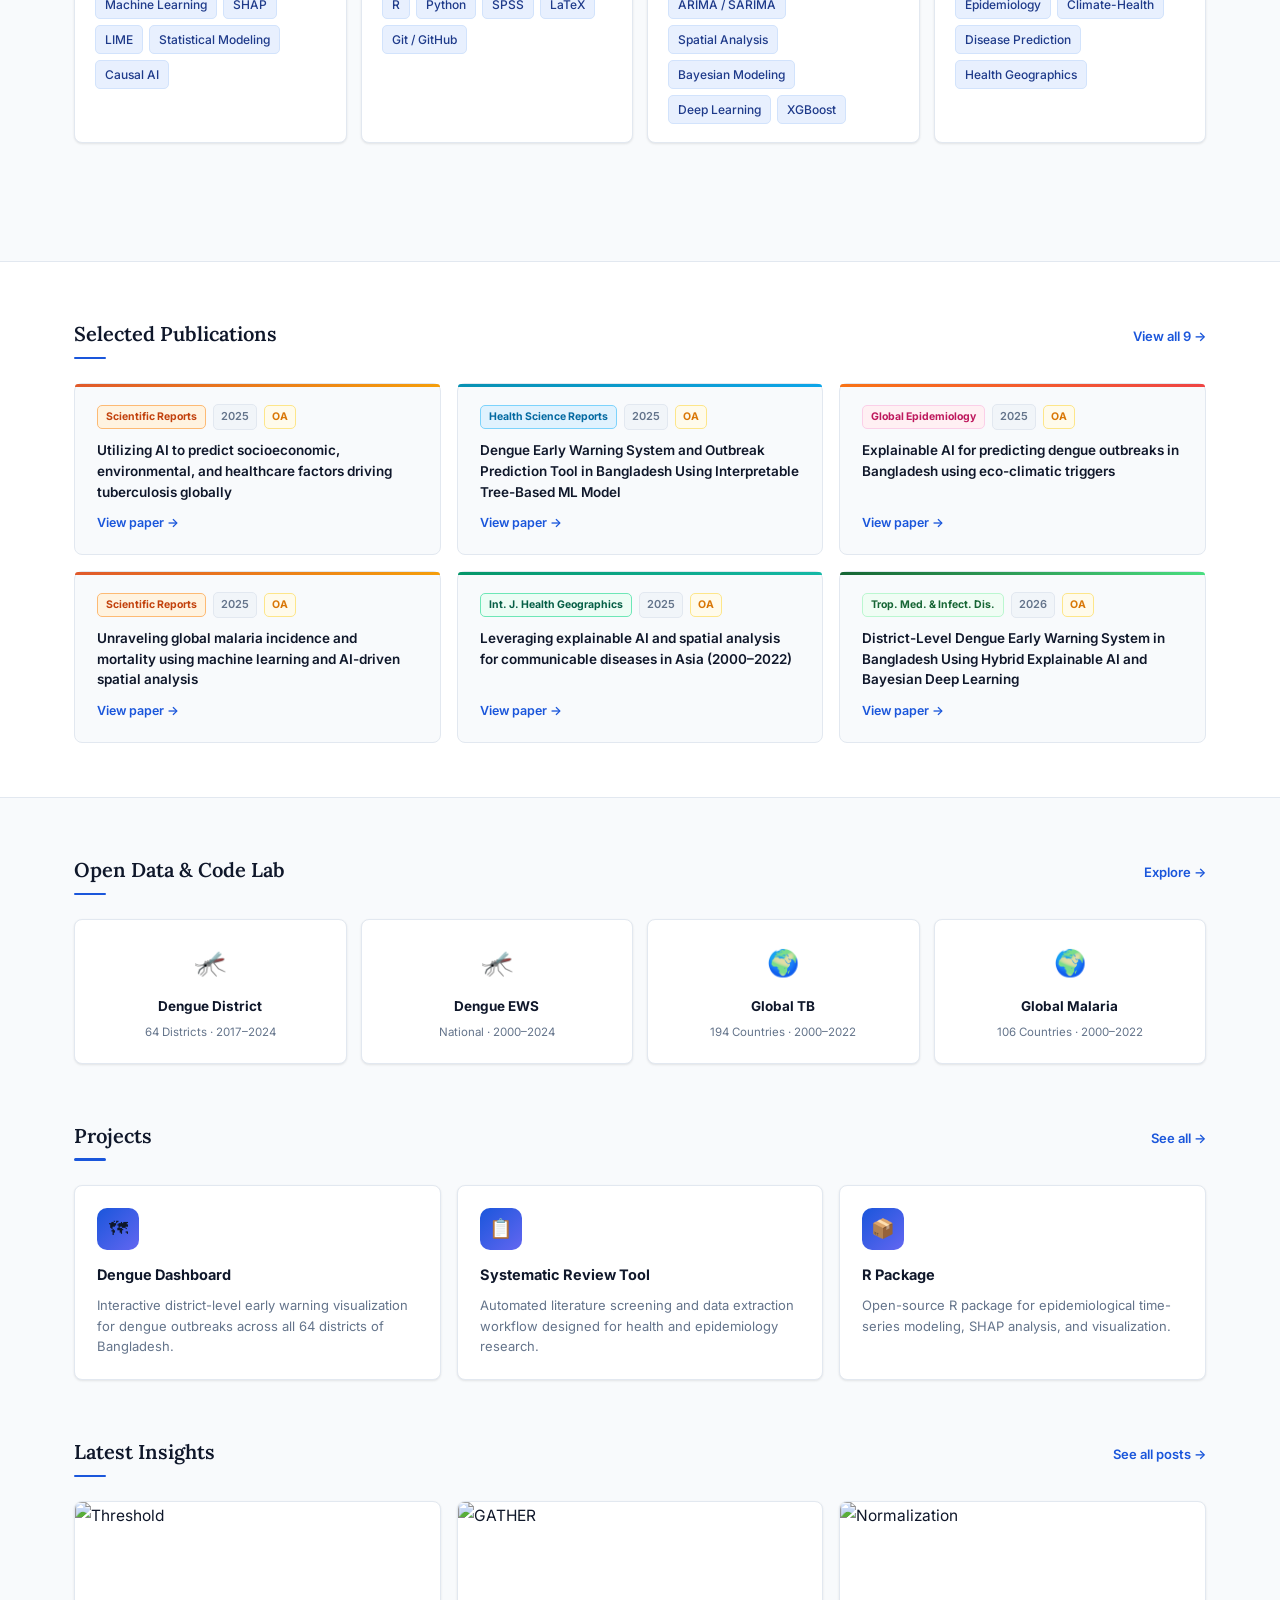
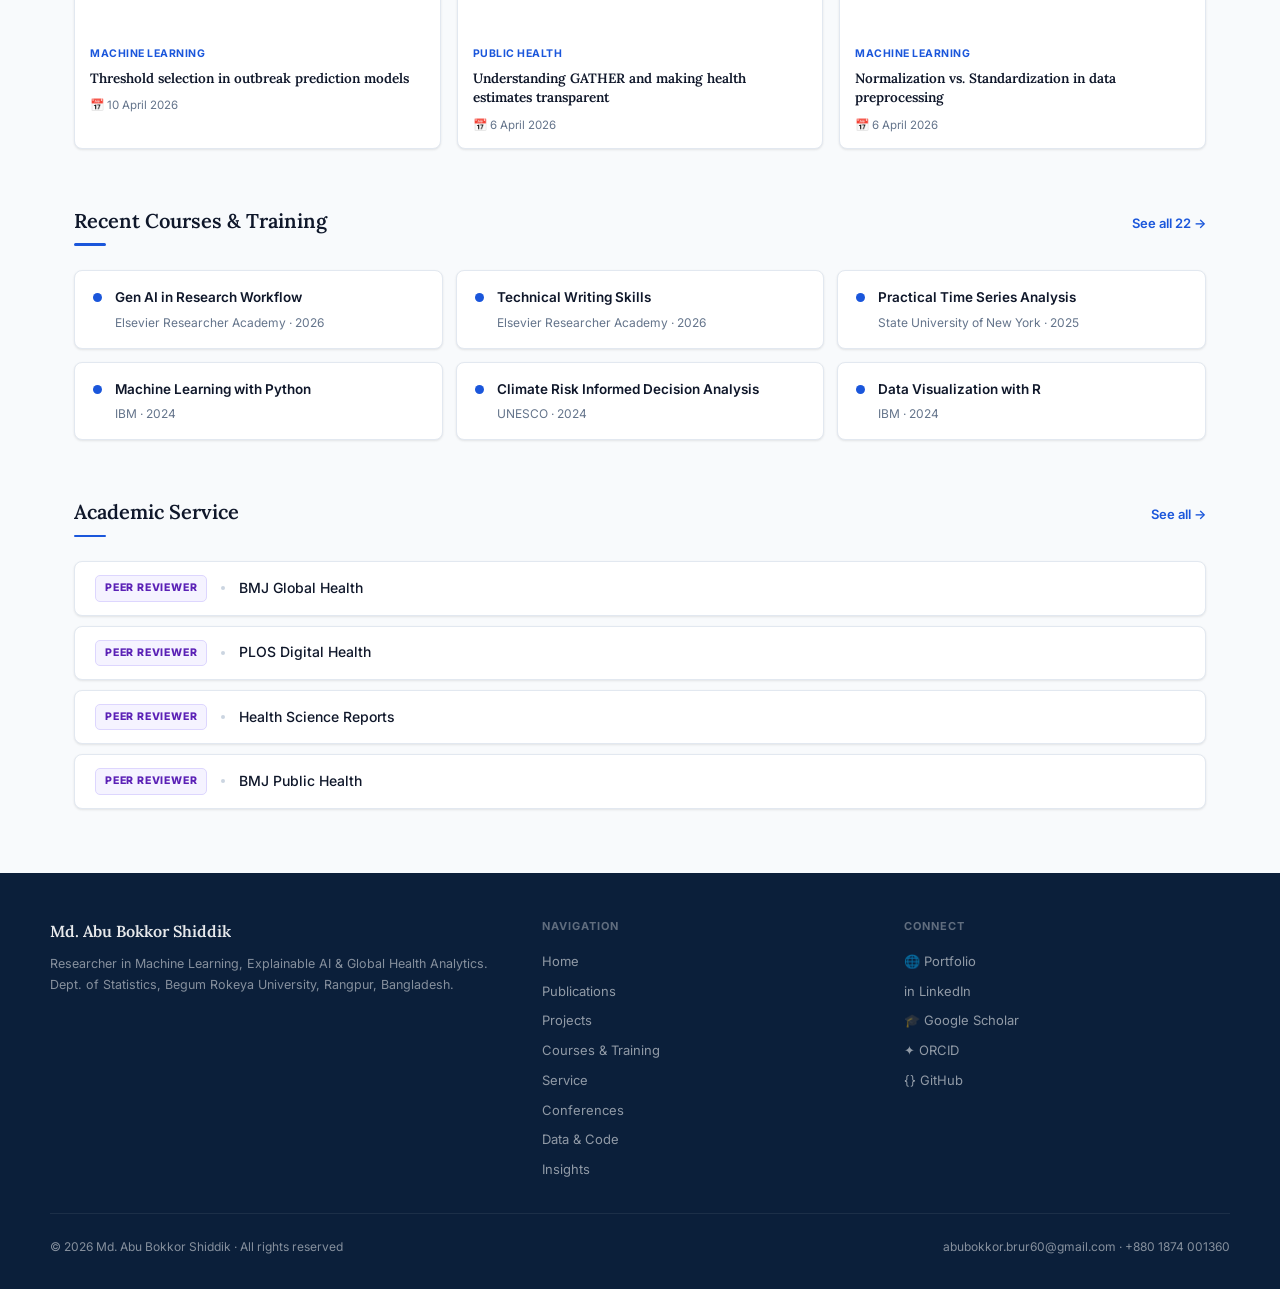
==== commit 7893842d: "Update index.html" ====
--- a/index.html
+++ b/index.html
@@ -2,726 +2,849 @@
 <html lang="en">
 <head>
   <link rel="icon" type="image/png" href="https://raw.githubusercontent.com/abubokkorshiddik/AbuBokkorShiddik.abs798/main/abslogo.png">
-<link rel="apple-touch-icon" href="https://raw.githubusercontent.com/abubokkorshiddik/AbuBokkorShiddik.abs798/main/abslogo.png">
-<meta charset="UTF-8">
-<meta name="viewport" content="width=device-width, initial-scale=1.0">
-  <meta name="keywords" content="
-ABS798,
-ABUBOKKORSHIDDIK,
-AbuBokkorShiddik,
-Abu Bokkor Shiddik,
-Md. Abu Bokkor Shiddik,
-Shiddik ABS,
-BRUR,
-Begum Rokeya University,
-Statistics,
-STAT,
-Data Science,
-Machine Learning,
-Public Health,
-Researcher Bangladesh,
-Bangladesh Research,
-Academic Portfolio,
-Bio Statistics,
-Epidemiology,
-Dengue Research,
-Thesis Work,
-Scientific Research,
-Health Data Analysis
-">
-  
-<title>Md. Abu Bokkor Shiddik</title>
-
-<style>
-
-html { scroll-behavior: smooth; }
-
-body {
-  margin: 0;
-  font-family: "Segoe UI", Arial, sans-serif;
-  color: #1f2937;
-  font-size: 17px;
-  line-height: 1.7;
-
-  /* purple + white academic style */
-  background: linear-gradient(
-    135deg,
-    #ffffff 0%,
-    #f3e8ff 40%,
-    #ede9fe 70%,
-    #ffffff 100%
-  );
+  <link rel="apple-touch-icon" href="https://raw.githubusercontent.com/abubokkorshiddik/AbuBokkorShiddik.abs798/main/abslogo.png">
+  <meta charset="UTF-8">
+  <meta name="viewport" content="width=device-width, initial-scale=1.0">
+  <meta name="description" content="Md. Abu Bokkor Shiddik — Researcher in Machine Learning, Explainable AI & Global Health Analytics. 9+ peer-reviewed publications. Statistics, BRUR, Bangladesh.">
+  <meta name="keywords" content="ABS798, Abu Bokkor Shiddik, Machine Learning, Explainable AI, Public Health, Epidemiology, Bangladesh, BRUR, Statistics, Dengue, Malaria, Tuberculosis, Spatial Analysis, XGBoost, SHAP">
+  <meta property="og:title" content="Md. Abu Bokkor Shiddik — Researcher">
+  <meta property="og:description" content="Researcher in Machine Learning, Explainable AI & Global Health Analytics. 9+ peer-reviewed publications in Nature, BMJ, Springer.">
+  <meta property="og:image" content="https://raw.githubusercontent.com/abubokkorshiddik/Portfolio-AbuBokkorShiddik/main/stst.jpeg">
+  <meta name="twitter:card" content="summary_large_image">
+  <meta name="google-site-verification" content="google62120b7b4457ee75">
+  <title>Md. Abu Bokkor Shiddik — Researcher</title>
+  <link rel="preconnect" href="https://fonts.googleapis.com">
+  <link rel="preconnect" href="https://fonts.gstatic.com" crossorigin>
+  <link href="https://fonts.googleapis.com/css2?family=Inter:wght@300;400;500;600;700&family=Lora:ital,wght@0,500;0,600;1,400&display=swap" rel="stylesheet">
+  <style>
+    *, *::before, *::after { box-sizing: border-box; margin: 0; padding: 0; }
+    
+    body { font-family: 'Inter', system-ui, sans-serif; color: #0f172a; font-size: 15.5px; line-height: 1.75; background: #f8fafc; overflow-x: hidden; }
+    a { color: inherit; text-decoration: none; }
+
+    :root {
+      --navy: #0b1f3a; --blue: #1a56db; --blue-h: #1648c0;
+      --sky: #e8f0fe; --sky2: #d2e3fc;
+      --green: #166534; --green-bg: #f0fdf4; --green-bd: #bbf7d0;
+      --purple: #5b21b6; --purple-bg: #f5f3ff; --purple-bd: #ddd6fe;
+      --text: #0f172a; --text2: #334155; --text3: #64748b;
+      --border: #e2e8f0; --border2: #cbd5e1;
+      --bg: #f8fafc; --white: #fff;
+      --r: 8px; --rl: 14px;
+      --sh: 0 1px 3px rgba(0,0,0,.06),0 1px 2px rgba(0,0,0,.04);
+      --sh2: 0 4px 20px rgba(0,0,0,.09),0 1px 4px rgba(0,0,0,.05);
+    }
+
+    /* ══════════════════════════
+       NAVBAR — always visible, never hides
+    ══════════════════════════ */
+    .navbar {
+      background: var(--navy);
+      position: sticky;
+      top: 0;
+      z-index: 9999;
+      border-bottom: 1px solid rgba(255,255,255,.07);
+      /* NO opacity/transform tricks — stays fully visible always */
+    }
+    .nav-inner { max-width: 1180px; margin: auto; padding: 0 24px; display: flex; align-items: center; height: 56px; }
+    .nav-brand { font-size: 14.5px; font-weight: 600; color: #fff; margin-right: auto; white-space: nowrap; letter-spacing: .1px; }
+    .nav-brand span { color: #93c5fd; font-weight: 300; }
+    .nav-links { display: flex; align-items: center; gap: 2px; }
+    .nav-links > a, .dropbtn {
+      color: rgba(255,255,255,.75); font-size: 13.5px; font-weight: 500;
+      padding: 6px 11px; border-radius: 6px; border: none; background: none;
+      cursor: pointer; font-family: inherit;
+      transition: background .18s, color .18s;
+      white-space: nowrap; display: flex; align-items: center; gap: 4px;
+    }
+    .nav-links > a:hover, .dropbtn:hover { color: #fff; background: rgba(255,255,255,.1); }
+    .nav-links > a.active { color: #93c5fd; }
+    .dropdown { position: relative; }
+    .dropdown-content {
+      position: absolute; top: calc(100% + 6px); left: 0;
+      background: #132444; border: 1px solid rgba(255,255,255,.1);
+      border-radius: 10px; min-width: 190px; padding: 6px;
+      box-shadow: 0 12px 32px rgba(0,0,0,.35);
+      opacity: 0; visibility: hidden; transform: translateY(6px);
+      transition: opacity .2s, transform .2s, visibility .2s;
+      pointer-events: none; z-index: 9999;
+    }
+    .dropdown:hover .dropdown-content, .dropdown.active .dropdown-content {
+      opacity: 1; visibility: visible; transform: translateY(0); pointer-events: auto;
+    }
+    .dropdown-content a {
+      display: flex; align-items: center; gap: 8px; padding: 8px 12px;
+      color: rgba(255,255,255,.72); font-size: 13px; font-weight: 500;
+      border-radius: 6px; transition: background .15s, color .15s;
+    }
+    .dropdown-content a:hover { background: rgba(255,255,255,.09); color: #fff; }
+    .hamburger {
+      display: none; flex-direction: column; gap: 5px;
+      background: none; border: none; cursor: pointer; padding: 7px;
+      border-radius: 6px; margin-left: 10px; transition: background .2s;
+    }
+    .hamburger:hover { background: rgba(255,255,255,.1); }
+    .hamburger span { display: block; width: 21px; height: 2px; background: rgba(255,255,255,.85); border-radius: 2px; transition: transform .28s, opacity .28s; }
+    .hamburger.open span:nth-child(1) { transform: translateY(7px) rotate(45deg); }
+    .hamburger.open span:nth-child(2) { opacity: 0; }
+    .hamburger.open span:nth-child(3) { transform: translateY(-7px) rotate(-45deg); }
+    .nav-drawer { display: none; background: #0d1c38; border-top: 1px solid rgba(255,255,255,.07); overflow: hidden; max-height: 0; transition: max-height .38s cubic-bezier(.4,0,.2,1); }
+    .nav-drawer.open { max-height: 700px; }
+    .drawer-inner { padding: 8px 0 16px; }
+    .drawer-link { display: block; color: rgba(255,255,255,.78); font-size: 15px; font-weight: 500; padding: 11px 24px; transition: background .15s, color .15s; }
+    .drawer-link:hover { background: rgba(255,255,255,.06); color: #fff; }
+    .drawer-sec { font-size: 10.5px; font-weight: 700; text-transform: uppercase; letter-spacing: 1.2px; color: rgba(255,255,255,.3); padding: 14px 24px 4px; }
+    .drawer-sub .drawer-link { padding-left: 38px; font-size: 14px; color: rgba(255,255,255,.58); }
+    .drawer-div { height: 1px; background: rgba(255,255,255,.06); margin: 4px 0; }
+    @media (max-width: 900px) { .nav-links { display: none; } .hamburger { display: flex; } .nav-drawer { display: block; } }
+
+    /* ══════════════════════════
+       SECTION JUMP BAR — sticky below navbar
+    ══════════════════════════ */
+    .jump-bar {
+      background: var(--white);
+      border-bottom: 1px solid var(--border);
+      position: sticky;
+      top: 56px; /* exactly below navbar */
+      z-index: 200;
+      box-shadow: 0 1px 4px rgba(0,0,0,.05);
+    }
+    .jump-bar-inner {
+      max-width: 1180px; margin: auto; padding: 0 24px;
+      display: flex; gap: 0; overflow-x: auto;
+      scrollbar-width: none; -webkit-overflow-scrolling: touch;
+    }
+    .jump-bar-inner::-webkit-scrollbar { display: none; }
+    .jump-btn {
+      display: inline-flex; align-items: center; gap: 5px;
+      padding: 11px 16px; font-size: 13px; font-weight: 500; color: var(--text3);
+      border-bottom: 2.5px solid transparent;
+      border-top: none; border-left: none; border-right: none;
+      white-space: nowrap; cursor: pointer; background: none; font-family: inherit;
+      transition: color .18s, border-color .18s;
+      -webkit-tap-highlight-color: transparent; min-height: 44px;
+    }
+    .jump-btn:hover { color: var(--blue); }
+    .jump-btn.active { color: var(--blue); border-bottom-color: var(--blue); font-weight: 600; }
+    .jump-btn-icon { font-size: 13px; }
+
+    /* ══════════════════════════
+       HERO
+    ══════════════════════════ */
+    .hero {
+      background: linear-gradient(140deg, #050e1f 0%, #0a1e3d 40%, #0d2550 70%, #0f2d5c 100%);
+      color: #fff; position: relative; overflow: hidden; padding: 76px 24px 68px;
+    }
+    .hero::before {
+      content: ''; position: absolute; inset: 0;
+      background-image:
+        linear-gradient(rgba(255,255,255,.028) 1px, transparent 1px),
+        linear-gradient(90deg, rgba(255,255,255,.028) 1px, transparent 1px);
+      background-size: 60px 60px; pointer-events: none;
+    }
+    .hero::after {
+      content: ''; position: absolute; inset: 0;
+      background:
+        radial-gradient(ellipse 640px 400px at 88% 8%, rgba(59,130,246,.15) 0%, transparent 60%),
+        radial-gradient(ellipse 420px 300px at 4% 92%, rgba(99,102,241,.11) 0%, transparent 55%),
+        radial-gradient(ellipse 300px 200px at 50% 50%, rgba(14,165,233,.05) 0%, transparent 50%);
+      pointer-events: none;
+    }
+    .hero-inner {
+      max-width: 1180px; margin: auto;
+      display: grid; grid-template-columns: 1fr auto;
+      gap: 52px; align-items: center; position: relative; z-index: 1;
+    }
+    .hero-eyebrow {
+      display: inline-flex; align-items: center; gap: 8px;
+      background: rgba(255,255,255,.07); border: 1px solid rgba(255,255,255,.13);
+      border-radius: 24px; padding: 5px 16px;
+      font-size: 11.5px; font-weight: 600; letter-spacing: 1px; text-transform: uppercase;
+      color: #93c5fd; margin-bottom: 20px;
+    }
+    .eyebrow-dot { width: 6px; height: 6px; background: #4ade80; border-radius: 50%; animation: pdot 2.2s infinite; }
+    @keyframes pdot { 0%,100%{opacity:1;transform:scale(1)} 50%{opacity:.45;transform:scale(.75)} }
+    .hero h1 {
+      font-family: 'Lora', serif;
+      font-size: clamp(1.85rem, 4vw, 2.75rem);
+      font-weight: 600; line-height: 1.14; letter-spacing: -.5px; margin-bottom: 8px;
+      background: linear-gradient(130deg, #fff 0%, #dde9ff 55%, #93c5fd 100%);
+      -webkit-background-clip: text; -webkit-text-fill-color: transparent; background-clip: text;
+    }
+    .hero-role { font-size: 1rem; color: #93c5fd; margin-bottom: 6px; font-weight: 400; letter-spacing: .1px; }
+    .hero-affil { font-size: 13px; color: rgba(255,255,255,.42); margin-bottom: 24px; }
+    .hero-contact { display: flex; flex-wrap: wrap; gap: 8px; margin-bottom: 22px; }
+    .cc {
+      display: inline-flex; align-items: center; gap: 6px;
+      background: rgba(255,255,255,.06); border: 1px solid rgba(255,255,255,.11);
+      border-radius: 7px; padding: 6px 12px; font-size: 12.5px; color: rgba(255,255,255,.68);
+    }
+    .hero-social { display: flex; flex-wrap: wrap; gap: 8px; margin-bottom: 28px; }
+    .sp {
+      display: inline-flex; align-items: center; gap: 6px;
+      padding: 6px 14px; border: 1px solid rgba(255,255,255,.16);
+      border-radius: 24px; font-size: 12.5px; font-weight: 500; color: rgba(255,255,255,.78);
+      transition: background .2s, border-color .2s, color .2s;
+    }
+    .sp:hover { background: rgba(255,255,255,.1); border-color: rgba(255,255,255,.32); color: #fff; }
+    .hero-actions { display: flex; gap: 12px; flex-wrap: wrap; }
+    .btn-p {
+      display: inline-flex; align-items: center; gap: 8px;
+      background: var(--blue); color: #fff; padding: 12px 26px;
+      border-radius: 9px; font-size: 14px; font-weight: 600;
+      transition: background .2s, transform .15s; border: 1px solid transparent;
+    }
+    .btn-p:hover { background: var(--blue-h); transform: translateY(-1px); }
+    .btn-g {
+      display: inline-flex; align-items: center; gap: 8px;
+      background: transparent; color: rgba(255,255,255,.82); padding: 12px 26px;
+      border-radius: 9px; font-size: 14px; font-weight: 600;
+      border: 1px solid rgba(255,255,255,.22);
+      transition: background .2s, border-color .2s, color .2s;
+    }
+    .btn-g:hover { background: rgba(255,255,255,.08); border-color: rgba(255,255,255,.4); color: #fff; }
+
+    /* stats */
+    .hero-stats { display: flex; flex-wrap: wrap; gap: 8px; margin-top: 34px; padding-top: 26px; border-top: 1px solid rgba(255,255,255,.1); }
+    .stat-box {
+      display: flex; flex-direction: column; align-items: flex-start;
+      background: rgba(255,255,255,.055); border: 1px solid rgba(255,255,255,.1);
+      border-radius: 10px; padding: 12px 20px; min-width: 110px;
+    }
+    .stat-num { font-size: 1.65rem; font-weight: 700; color: #fff; line-height: 1; margin-bottom: 4px; }
+    .stat-lbl { font-size: 11px; color: rgba(255,255,255,.38); text-transform: uppercase; letter-spacing: .7px; font-weight: 500; }
+
+    /* publisher strip */
+    .pub-strip { margin-top: 30px; padding-top: 22px; border-top: 1px solid rgba(255,255,255,.08); display: flex; align-items: center; gap: 8px; flex-wrap: wrap; }
+    .pub-strip-lbl { font-size: 11px; color: rgba(255,255,255,.28); text-transform: uppercase; letter-spacing: .8px; font-weight: 600; }
+    .pchip { background: rgba(255,255,255,.07); border: 1px solid rgba(255,255,255,.11); border-radius: 6px; padding: 4px 12px; font-size: 11.5px; font-weight: 600; color: rgba(255,255,255,.62); white-space: nowrap; }
+
+    /* photo */
+    .hero-photo { display: flex; flex-direction: column; align-items: center; gap: 14px; }
+    .photo-ring {
+      width: 220px; height: 220px; border-radius: 50%; padding: 4px;
+      background: linear-gradient(135deg, #3b82f6 0%, #6366f1 50%, #06b6d4 100%);
+      position: relative;
+    }
+    .photo-ring::before {
+      content: ''; position: absolute; inset: -7px; border-radius: 50%;
+      background: linear-gradient(135deg, rgba(59,130,246,.2), rgba(99,102,241,.13), rgba(6,182,212,.18));
+      animation: rpulse 3.2s ease-in-out infinite;
+    }
+    @keyframes rpulse { 0%,100%{opacity:1;transform:scale(1)} 50%{opacity:.45;transform:scale(1.045)} }
+    .photo-ring img { width: 100%; height: 100%; object-fit: cover; border-radius: 50%; border: 3px solid #0b1f3a; display: block; position: relative; z-index: 1; }
+    .photo-caption { text-align: center; font-size: 12px; color: rgba(255,255,255,.42); line-height: 1.6; }
+    .photo-caption strong { color: rgba(255,255,255,.8); font-weight: 600; display: block; font-size: 12.5px; }
+
+    /* ══════════════════════════
+       PAGE BODY & SECTIONS
+    ══════════════════════════ */
+    .page-body { max-width: 1180px; margin: 0 auto; padding: 0 24px; }
+    .section { padding: 54px 0 0; scroll-margin-top: 110px; /* offset for sticky nav + jump bar */ }
+    .section:last-child { padding-bottom: 64px; }
+    .section-head { display: flex; align-items: baseline; justify-content: space-between; margin-bottom: 24px; gap: 12px; }
+    .section-head h2 { font-family: 'Lora', serif; font-size: 1.25rem; font-weight: 600; color: var(--text); position: relative; padding-bottom: 8px; }
+    .section-head h2::after { content: ''; position: absolute; bottom: 0; left: 0; width: 32px; height: 2.5px; background: var(--blue); border-radius: 2px; }
+    .see-all { font-size: 13px; font-weight: 600; color: var(--blue); white-space: nowrap; display: flex; align-items: center; gap: 4px; transition: gap .15s; }
+    .see-all:hover { gap: 7px; }
+
+    /* ══ ABOUT ══ */
+    .about-card {
+      background: var(--white); border: 1px solid var(--border); border-radius: var(--rl);
+      padding: 28px 32px; box-shadow: var(--sh); position: relative; overflow: hidden;
+    }
+    .about-card::before { content: ''; position: absolute; top: 0; left: 0; width: 4px; height: 100%; background: linear-gradient(to bottom, var(--blue), #6366f1); border-radius: 4px 0 0 4px; }
+    .about-card p { color: var(--text2); margin-bottom: 12px; font-size: 15px; }
+    .about-card p:last-child { margin-bottom: 0; }
+
+    /* ══ INTERESTS ══ */
+    .interest-grid { display: grid; grid-template-columns: repeat(auto-fill, minmax(195px,1fr)); gap: 12px; }
+    .interest-card {
+      background: var(--white); border: 1px solid var(--border); border-radius: var(--r);
+      padding: 15px 17px; display: flex; align-items: flex-start; gap: 12px;
+      box-shadow: var(--sh); transition: border-color .2s, box-shadow .2s, transform .2s;
+    }
+    .interest-card:hover { border-color: var(--blue); box-shadow: var(--sh2); transform: translateY(-2px); }
+    .i-icon { width: 34px; height: 34px; border-radius: 8px; background: var(--sky); display: flex; align-items: center; justify-content: center; font-size: 16px; flex-shrink: 0; }
+    .i-label { font-size: 13.5px; font-weight: 600; color: var(--text); line-height: 1.4; margin-top: 2px; }
+
+    /* ══ SKILLS ══ */
+    .skills-grid { display: grid; grid-template-columns: repeat(auto-fit, minmax(255px,1fr)); gap: 14px; }
+    .skill-card { background: var(--white); border: 1px solid var(--border); border-radius: var(--r); padding: 18px 20px; box-shadow: var(--sh); }
+    .skill-lbl { font-size: 10.5px; font-weight: 700; text-transform: uppercase; letter-spacing: 1px; color: var(--blue); margin-bottom: 10px; }
+    .tag-row { display: flex; flex-wrap: wrap; gap: 6px; }
+    .tag { background: var(--sky); color: #1e3a8a; border: 1px solid var(--sky2); border-radius: 5px; font-size: 12px; font-weight: 500; padding: 3px 9px; }
+
+    /* ══ PUBLICATIONS (white alt) ══ */
+    .pub-section { background: var(--white); border-top: 1px solid var(--border); border-bottom: 1px solid var(--border); padding: 54px 0; margin-top: 54px; scroll-margin-top: 110px; }
+    .pub-grid { display: grid; grid-template-columns: repeat(3,1fr); gap: 16px; }
+    .pub-card {
+      background: var(--bg); border: 1px solid var(--border); border-radius: var(--r);
+      padding: 20px 22px; display: flex; flex-direction: column; gap: 10px;
+      transition: border-color .2s, box-shadow .2s, background .2s; position: relative;
+    }
+    .pub-card::before { content: ''; position: absolute; top: 0; left: 0; right: 0; height: 2.5px; border-radius: var(--r) var(--r) 0 0; }
+    .pub-card.j-n::before { background: linear-gradient(90deg,#e05a2b,#f59e0b); }
+    .pub-card.j-h::before { background: linear-gradient(90deg,#0891b2,#0ea5e9); }
+    .pub-card.j-e::before { background: linear-gradient(90deg,#f97316,#ef4444); }
+    .pub-card.j-s::before { background: linear-gradient(90deg,#059669,#14b8a6); }
+    .pub-card.j-m::before { background: linear-gradient(90deg,#166534,#4ade80); }
+    .pub-card:hover { border-color: #bfdbfe; box-shadow: var(--sh2); background: var(--white); }
+    .pub-meta { display: flex; align-items: center; gap: 7px; flex-wrap: wrap; }
+    .jb { font-size: 10.5px; font-weight: 700; padding: 2px 8px; border-radius: 5px; white-space: nowrap; }
+    .jb-n { background:#fff3e0;color:#c2410c;border:1px solid #fdba74; }
+    .jb-h { background:#e0f2fe;color:#0369a1;border:1px solid #7dd3fc; }
+    .jb-g { background:#fff0f3;color:#be185d;border:1px solid #fbcfe8; }
+    .jb-s { background:#ecfdf5;color:#065f46;border:1px solid #6ee7b7; }
+    .jb-m { background:#f0fdf4;color:#166534;border:1px solid #bbf7d0; }
+    .yb { font-size:11px;font-weight:600;color:var(--text3);background:#f1f5f9;border:1px solid var(--border);border-radius:5px;padding:2px 7px; }
+    .oa { font-size:10.5px;font-weight:700;color:#d97706;background:#fffbeb;border:1px solid #fde68a;border-radius:5px;padding:2px 7px; }
+    .pub-title-text { font-size:13.5px;font-weight:600;color:var(--text);line-height:1.55;flex:1;display:-webkit-box;-webkit-line-clamp:3;-webkit-box-orient:vertical;overflow:hidden; }
+    .pub-link { display:inline-flex;align-items:center;gap:5px;font-size:12.5px;font-weight:600;color:var(--blue);margin-top:auto;transition:gap .15s; }
+    .pub-link:hover { gap:8px; }
+
+    /* ══ DATA LAB ══ */
+    .data-strip { display: grid; grid-template-columns: repeat(4,1fr); gap: 14px; }
+    .data-chip {
+      background: var(--white); border: 1px solid var(--border); border-radius: var(--r);
+      padding: 20px 16px; text-align: center; box-shadow: var(--sh);
+      transition: border-color .2s, box-shadow .2s, transform .2s;
+    }
+    .data-chip:hover { border-color: var(--blue); box-shadow: var(--sh2); transform: translateY(-2px); }
+    .dc-icon { font-size: 26px; margin-bottom: 9px; }
+    .dc-title { font-size: 13.5px; font-weight: 700; color: var(--text); margin-bottom: 4px; }
+    .dc-sub { font-size: 11.5px; color: var(--text3); }
+
+    /* ══ PROJECTS ══ */
+    .project-grid { display: grid; grid-template-columns: repeat(3,1fr); gap: 16px; }
+    .project-card {
+      background: var(--white); border: 1px solid var(--border); border-radius: var(--r);
+      padding: 22px; display: flex; flex-direction: column; gap: 8px;
+      box-shadow: var(--sh); transition: box-shadow .2s, transform .2s, border-color .2s;
+    }
+    .project-card:hover { box-shadow: var(--sh2); transform: translateY(-2px); border-color: #bfdbfe; }
+    .p-icon { width: 42px; height: 42px; border-radius: 10px; background: linear-gradient(135deg,#1a56db,#6366f1); display: flex; align-items: center; justify-content: center; font-size: 19px; margin-bottom: 4px; }
+    .p-name { font-size: 14.5px; font-weight: 700; color: var(--text); }
+    .p-desc { font-size: 13px; color: var(--text3); line-height: 1.6; }
+
+    /* ══ POSTS ══ */
+    .posts-strip { display: grid; grid-template-columns: repeat(3,1fr); gap: 16px; }
+    .post-mini {
+      background: var(--white); border: 1px solid var(--border); border-radius: var(--r);
+      overflow: hidden; box-shadow: var(--sh);
+      transition: box-shadow .2s, border-color .2s, transform .2s;
+    }
+    .post-mini:hover { box-shadow: var(--sh2); border-color: #bfdbfe; transform: translateY(-2px); }
+    .pm-img { width: 100%; height: 130px; object-fit: cover; display: block; }
+    .pm-body { padding: 13px 15px; }
+    .pm-cat { font-size: 10.5px; font-weight: 700; text-transform: uppercase; letter-spacing: .5px; color: var(--blue); margin-bottom: 5px; }
+    .pm-title { font-family: 'Lora', serif; font-size: 13.5px; font-weight: 600; color: var(--text); line-height: 1.45; margin-bottom: 7px; display: -webkit-box; -webkit-line-clamp: 2; -webkit-box-orient: vertical; overflow: hidden; }
+    .pm-date { font-size: 11.5px; color: var(--text3); }
+
+    /* ══ COURSES ══ */
+    .course-grid { display: grid; grid-template-columns: repeat(auto-fill, minmax(280px,1fr)); gap: 13px; }
+    .course-card { background: var(--white); border: 1px solid var(--border); border-radius: var(--r); padding: 15px 18px; display: flex; gap: 13px; align-items: flex-start; box-shadow: var(--sh); transition: border-color .2s; }
+    .course-card:hover { border-color: var(--border2); }
+    .cdot { width: 9px; height: 9px; border-radius: 50%; background: var(--blue); flex-shrink: 0; margin-top: 7px; }
+    .cname { font-size: 13.5px; font-weight: 600; color: var(--text); margin-bottom: 2px; }
+    .corg { font-size: 12px; color: var(--text3); }
+
+    /* ══ SERVICE ══ */
+    .service-list { display: flex; flex-direction: column; gap: 10px; }
+    .service-item { background: var(--white); border: 1px solid var(--border); border-radius: var(--r); padding: 13px 20px; display: flex; align-items: center; gap: 14px; box-shadow: var(--sh); }
+    .sbadge { font-size: 10.5px; font-weight: 800; text-transform: uppercase; letter-spacing: .8px; color: var(--purple); background: var(--purple-bg); border: 1px solid var(--purple-bd); border-radius: 5px; padding: 3px 9px; white-space: nowrap; flex-shrink: 0; }
+    .sdot { width: 4px; height: 4px; background: var(--border2); border-radius: 50%; flex-shrink: 0; }
+    .sname { font-size: 14px; font-weight: 500; color: var(--text); }
+
+    /* ══ FOOTER ══ */
+    footer { background: var(--navy); color: rgba(255,255,255,.5); padding: 44px 24px 32px; }
+    .footer-inner { max-width: 1180px; margin: auto; display: grid; grid-template-columns: 1.4fr 1fr 1fr; gap: 36px; padding-bottom: 32px; border-bottom: 1px solid rgba(255,255,255,.07); }
+    .footer-col-title { font-size: 11px; font-weight: 700; text-transform: uppercase; letter-spacing: 1px; color: rgba(255,255,255,.35); margin-bottom: 14px; }
+    .footer-name { font-family: 'Lora', serif; font-size: 16px; font-weight: 600; color: rgba(255,255,255,.9); margin-bottom: 8px; }
+    .footer-desc { font-size: 12.5px; line-height: 1.7; }
+    .footer-links { display: flex; flex-direction: column; gap: 7px; }
+    .footer-links a { font-size: 13px; color: rgba(255,255,255,.55); transition: color .15s; }
+    .footer-links a:hover { color: rgba(255,255,255,.9); }
+    .footer-links.social a:hover { color: #93c5fd; }
+    .footer-bottom { max-width: 1180px; margin: 22px auto 0; display: flex; justify-content: space-between; align-items: center; flex-wrap: wrap; gap: 8px; }
+    .footer-bottom p { font-size: 12px; }
+
+    /* ══ RESPONSIVE ══ */
+    @media (max-width: 1024px) {
+      .pub-grid { grid-template-columns: repeat(2,1fr); }
+      .project-grid { grid-template-columns: repeat(2,1fr); }
+      .data-strip { grid-template-columns: repeat(2,1fr); }
+      .posts-strip { grid-template-columns: repeat(2,1fr); }
+      .footer-inner { grid-template-columns: 1fr 1fr; }
+    }
+    @media (max-width: 768px) {
+      .hero { padding: 50px 20px 44px; }
+      .hero-inner { grid-template-columns: 1fr; gap: 34px; }
+      .hero-photo { order: -1; flex-direction: row; align-items: center; gap: 20px; }
+      .photo-ring { width: 110px; height: 110px; }
+      .photo-caption { text-align: left; }
+      .hero h1 { font-size: 1.75rem; }
+      .stat-box { min-width: 88px; padding: 10px 14px; }
+      .stat-num { font-size: 1.3rem; }
+      .jump-btn { font-size: 12px; padding: 10px 12px; }
+    }
+    @media (max-width: 600px) {
+      /* interest-card: keep same size as desktop — DO NOT change */
+      .pub-grid { grid-template-columns: 1fr; }
+      .project-grid { grid-template-columns: 1fr; }
+      .data-strip { grid-template-columns: repeat(2,1fr); }
+      .posts-strip { grid-template-columns: 1fr; }
+      .footer-inner { grid-template-columns: 1fr; }
+      .footer-bottom { flex-direction: column; text-align: center; }
+      .skills-grid { grid-template-columns: 1fr; }
+      .hero-contact { gap: 6px; }
+      .cc { font-size: 11.5px; padding: 5px 10px; }
+    }
+  </style>
+</head>
+<body>
+
+<!-- ═══ NAVBAR ═══ -->
+<nav class="navbar">
+  <div class="nav-inner">
+    <div class="nav-brand">ABS<span> · </span>Abu Bokkor Shiddik</div>
+    <div class="nav-links">
+      <a href="home.html">Home</a>
+      <a href="publications.html">Publications</a>
+      <a href="service.html">Service</a>
+      <div class="dropdown">
+        <button class="dropbtn">Digital Lab ▾</button>
+        <div class="dropdown-content">
+          <a href="projects.html">⚗ Projects</a>
+          <a href="data-code.html">💾 Data &amp; Code</a>
+        </div>
+      </div>
+      <div class="dropdown">
+        <button class="dropbtn">Learning ▾</button>
+        <div class="dropdown-content">
+          <a href="courses.html">🎓 Courses &amp; Training</a>
+          <a href="conference-and-workshop.html">🏛 Conferences &amp; Workshops</a>
+        </div>
+      </div>
+      <div class="dropdown">
+        <button class="dropbtn">Insights ▾</button>
+        <div class="dropdown-content">
+          <a href="insights.html">✍ Posts</a>
+          <a href="videos.html">▶ Videos</a>
+          <a href="archive.html">📷 Photos &amp; Archive</a>
+        </div>
+      </div>
+    </div>
+    <button class="hamburger" id="hamburger" aria-label="Toggle menu">
+      <span></span><span></span><span></span>
+    </button>
+  </div>
+  <div class="nav-drawer" id="nav-drawer">
+    <div class="drawer-inner">
+      <a class="drawer-link" href="home.html">Home</a>
+      <a class="drawer-link" href="publications.html">Publications</a>
+      <a class="drawer-link" href="service.html">Service</a>
+      <div class="drawer-div"></div>
+      <div class="drawer-sec">Digital Lab</div>
+      <div class="drawer-sub">
+        <a class="drawer-link" href="projects.html">Projects</a>
+        <a class="drawer-link" href="data-code.html">Data &amp; Code</a>
+      </div>
+      <div class="drawer-div"></div>
+      <div class="drawer-sec">Learning &amp; Events</div>
+      <div class="drawer-sub">
+        <a class="drawer-link" href="courses.html">Courses &amp; Training</a>
+        <a class="drawer-link" href="conference-and-workshop.html">Conferences &amp; Workshops</a>
+      </div>
+      <div class="drawer-div"></div>
+      <div class="drawer-sec">Insights</div>
+      <div class="drawer-sub">
+        <a class="drawer-link" href="insights.html">Posts</a>
+        <a class="drawer-link" href="videos.html">Videos</a>
+        <a class="drawer-link" href="archive.html">Photos &amp; Archive</a>
+      </div>
+    </div>
+  </div>
+</nav>
+
+
+
+<!-- ═══ HERO ═══ -->
+<section class="hero">
+  <div class="hero-inner">
+    <div>
+      <div class="hero-eyebrow"><span class="eyebrow-dot"></span> Available for Collaboration · 2026</div>
+      <h1>Md. Abu Bokkor Shiddik</h1>
+      <p class="hero-role">Researcher · Machine Learning · Explainable AI · Global Health Analytics</p>
+      <p class="hero-affil">Dept. of Statistics, Begum Rokeya University, Rangpur, Bangladesh</p>
+
+      <div class="hero-contact">
+        <span class="cc">✉ abubokkor.brur60@gmail.com</span>
+        <span class="cc">📞 +880 1874 001360</span>
+        <span class="cc">📍 Rangpur, Bangladesh</span>
+      </div>
+
+      <div class="hero-social">
+        <a class="sp" href="https://abubokkorshiddik.github.io/Portfolio-AbuBokkorShiddik/" target="_blank">🌐 Portfolio</a>
+        <a class="sp" href="https://www.linkedin.com/in/abu-bokkor-shiddik-abs798/" target="_blank">in LinkedIn</a>
+        <a class="sp" href="https://scholar.google.com/citations?user=JWeBd3IAAAAJ" target="_blank">🎓 Scholar</a>
+        <a class="sp" href="https://orcid.org/0009-0002-0424-446X" target="_blank">✦ ORCID</a>
+        <a class="sp" href="https://github.com/abubokkorshiddik" target="_blank">&#123;&#125; GitHub</a>
+      </div>
+
+      <div class="hero-actions">
+        <a class="btn-p" href="https://raw.githubusercontent.com/abubokkorshiddik/AbuBokkorShiddik.abs798/main/1006AbuBokkorShiddik_CV_2026_STAT_BRUR.pdf" target="_blank">↓ Download CV</a>
+        <a class="btn-g" href="publications.html">View Publications →</a>
+      </div>
+
+      <div class="hero-stats">
+        <div class="stat-box"><div class="stat-num" data-val="9" data-suffix="+">9+</div><div class="stat-lbl">Publications</div></div>
+        <div class="stat-box"><div class="stat-num" data-val="4" data-suffix="">4</div><div class="stat-lbl">Journals Reviewed</div></div>
+        <div class="stat-box"><div class="stat-num" data-val="22" data-suffix="">22</div><div class="stat-lbl">Certifications</div></div>
+        <div class="stat-box"><div class="stat-num" data-val="8" data-suffix="">8</div><div class="stat-lbl">Institutions</div></div>
+      </div>
+
+      <div class="pub-strip">
+        <span class="pub-strip-lbl">Published in</span>
+        <span class="pchip">Nature / Scientific Reports</span>
+        <span class="pchip">BMJ Open</span>
+        <span class="pchip">Springer</span>
+        <span class="pchip">Elsevier</span>
+        <span class="pchip">MDPI</span>
+      </div>
+    </div>
+
+    <div class="hero-photo">
+      <div class="photo-ring">
+        <img src="https://raw.githubusercontent.com/abubokkorshiddik/Portfolio-AbuBokkorShiddik/main/stst.jpeg" alt="Md. Abu Bokkor Shiddik">
+      </div>
+      <div class="photo-caption">
+        <strong>Dept. of Statistics</strong>
+        Begum Rokeya University<br>Rangpur, Bangladesh
+      </div>
+    </div>
+  </div>
+</section>
+<!-- ═══ SECTION JUMP BAR ═══ -->
+<div class="jump-bar" id="jump-bar">
+  <div class="jump-bar-inner">
+    <button class="jump-btn active" data-target="sec-about"><span class="jump-btn-icon">👤</span> About</button>
+    <button class="jump-btn" data-target="sec-interests"><span class="jump-btn-icon">🔬</span> Interests</button>
+    <button class="jump-btn" data-target="sec-skills"><span class="jump-btn-icon">⚙</span> Skills</button>
+    <button class="jump-btn" data-target="sec-publications"><span class="jump-btn-icon">📄</span> Publications</button>
+    <button class="jump-btn" data-target="sec-data"><span class="jump-btn-icon">💾</span> Data &amp; Code</button>
+    <button class="jump-btn" data-target="sec-projects"><span class="jump-btn-icon">⚗</span> Projects</button>
+    <button class="jump-btn" data-target="sec-insights"><span class="jump-btn-icon">✍</span> Insights</button>
+    <button class="jump-btn" data-target="sec-courses"><span class="jump-btn-icon">🎓</span> Courses</button>
+    <button class="jump-btn" data-target="sec-service"><span class="jump-btn-icon">🔖</span> Service</button>
+  </div>
+</div>
+<!-- ═══ PAGE BODY ═══ -->
+<div class="page-body">
+
+  <!-- ABOUT -->
+  <div class="section" id="sec-about">
+    <div class="section-head"><h2>Research Profile</h2></div>
+    <div class="about-card">
+      <p>I am a researcher with <strong>9+ peer-reviewed publications</strong> in high-impact international journals including <em>Scientific Reports</em>, <em>BMJ Open</em>, <em>Global Epidemiology</em>, and <em>International Journal of Health Geographics</em>. My research covers global disease modeling, dengue early warning systems, and climate-health interactions.</p>
+      <p>My work integrates <strong>machine learning</strong>, <strong>explainable AI (SHAP, LIME)</strong>, <strong>Bayesian deep learning</strong>, and <strong>spatial analysis</strong> to support evidence-based decision-making in public health — across 194 countries using large-scale multi-source datasets.</p>
+    </div>
+  </div>
+
+  <!-- INTERESTS -->
+  <div class="section" id="sec-interests">
+    <div class="section-head"><h2>Research Interests</h2></div>
+    <div class="interest-grid">
+      <div class="interest-card"><div class="i-icon">🤖</div><div class="i-label">Machine Learning in Public Health</div></div>
+      <div class="interest-card"><div class="i-icon">🔍</div><div class="i-label">Explainable AI (XAI)</div></div>
+      <div class="interest-card"><div class="i-icon">📊</div><div class="i-label">Epidemiological Modeling</div></div>
+      <div class="interest-card"><div class="i-icon">🗺</div><div class="i-label">Spatiotemporal Analysis</div></div>
+      <div class="interest-card"><div class="i-icon">🦠</div><div class="i-label">Disease Prediction Systems</div></div>
+      <div class="interest-card"><div class="i-icon">🌡</div><div class="i-label">Climate &amp; Health</div></div>
+    </div>
+  </div>
+
+  <!-- SKILLS -->
+  <div class="section" id="sec-skills">
+    <div class="section-head"><h2>Technical Skills</h2></div>
+    <div class="skills-grid">
+      <div class="skill-card">
+        <div class="skill-lbl">Core Methods</div>
+        <div class="tag-row"><span class="tag">Machine Learning</span><span class="tag">SHAP</span><span class="tag">LIME</span><span class="tag">Statistical Modeling</span><span class="tag">Causal AI</span></div>
+      </div>
+      <div class="skill-card">
+        <div class="skill-lbl">Programming &amp; Tools</div>
+        <div class="tag-row"><span class="tag">R</span><span class="tag">Python</span><span class="tag">SPSS</span><span class="tag">LaTeX</span><span class="tag">Git / GitHub</span></div>
+      </div>
+      <div class="skill-card">
+        <div class="skill-lbl">Advanced Analytics</div>
+        <div class="tag-row"><span class="tag">ARIMA / SARIMA</span><span class="tag">Spatial Analysis</span><span class="tag">Bayesian Modeling</span><span class="tag">Deep Learning</span><span class="tag">XGBoost</span></div>
+      </div>
+      <div class="skill-card">
+        <div class="skill-lbl">Application Domains</div>
+        <div class="tag-row"><span class="tag">Epidemiology</span><span class="tag">Climate-Health</span><span class="tag">Disease Prediction</span><span class="tag">Health Geographics</span></div>
+      </div>
+    </div>
+  </div>
+
+</div>
+
+<!-- ═══ PUBLICATIONS ═══ -->
+<section class="pub-section" id="sec-publications">
+  <div class="page-body">
+    <div class="section-head" style="margin-top:0;padding-top:0;">
+      <h2>Selected Publications</h2>
+      <a href="publications.html" class="see-all">View all 9 →</a>
+    </div>
+    <div class="pub-grid">
+      <div class="pub-card j-n">
+        <div class="pub-meta"><span class="jb jb-n">Scientific Reports</span><span class="yb">2025</span><span class="oa">OA</span></div>
+        <p class="pub-title-text">Utilizing AI to predict socioeconomic, environmental, and healthcare factors driving tuberculosis globally</p>
+        <a class="pub-link" href="https://doi.org/10.1038/s41598-025-96973-w" target="_blank">View paper →</a>
+      </div>
+      <div class="pub-card j-h">
+        <div class="pub-meta"><span class="jb jb-h">Health Science Reports</span><span class="yb">2025</span><span class="oa">OA</span></div>
+        <p class="pub-title-text">Dengue Early Warning System and Outbreak Prediction Tool in Bangladesh Using Interpretable Tree-Based ML Model</p>
+        <a class="pub-link" href="https://doi.org/10.1002/hsr2.70726" target="_blank">View paper →</a>
+      </div>
+      <div class="pub-card j-e">
+        <div class="pub-meta"><span class="jb jb-g">Global Epidemiology</span><span class="yb">2025</span><span class="oa">OA</span></div>
+        <p class="pub-title-text">Explainable AI for predicting dengue outbreaks in Bangladesh using eco-climatic triggers</p>
+        <a class="pub-link" href="https://doi.org/10.1016/j.gloepi.2025.100210" target="_blank">View paper →</a>
+      </div>
+      <div class="pub-card j-n">
+        <div class="pub-meta"><span class="jb jb-n">Scientific Reports</span><span class="yb">2025</span><span class="oa">OA</span></div>
+        <p class="pub-title-text">Unraveling global malaria incidence and mortality using machine learning and AI-driven spatial analysis</p>
+        <a class="pub-link" href="https://doi.org/10.1038/s41598-025-12872-0" target="_blank">View paper →</a>
+      </div>
+      <div class="pub-card j-s">
+        <div class="pub-meta"><span class="jb jb-s">Int. J. Health Geographics</span><span class="yb">2025</span><span class="oa">OA</span></div>
+        <p class="pub-title-text">Leveraging explainable AI and spatial analysis for communicable diseases in Asia (2000–2022)</p>
+        <a class="pub-link" href="https://doi.org/10.1186/s12942-025-00433-7" target="_blank">View paper →</a>
+      </div>
+      <div class="pub-card j-m">
+        <div class="pub-meta"><span class="jb jb-m">Trop. Med. &amp; Infect. Dis.</span><span class="yb">2026</span><span class="oa">OA</span></div>
+        <p class="pub-title-text">District-Level Dengue Early Warning System in Bangladesh Using Hybrid Explainable AI and Bayesian Deep Learning</p>
+        <a class="pub-link" href="https://doi.org/10.3390/tropicalmed11030073" target="_blank">View paper →</a>
+      </div>
+    </div>
+  </div>
+</section>
+
+<!-- ═══ REST ═══ -->
+<div class="page-body">
+
+  <!-- DATA LAB -->
+  <div class="section" id="sec-data">
+    <div class="section-head"><h2>Open Data &amp; Code Lab</h2><a href="data-code.html" class="see-all">Explore →</a></div>
+    <div class="data-strip">
+      <a href="data-code.html" class="data-chip"><div class="dc-icon">🦟</div><div class="dc-title">Dengue District</div><div class="dc-sub">64 Districts · 2017–2024</div></a>
+      <a href="data-code.html" class="data-chip"><div class="dc-icon">🦟</div><div class="dc-title">Dengue EWS</div><div class="dc-sub">National · 2000–2024</div></a>
+      <a href="data-code.html" class="data-chip"><div class="dc-icon">🌍</div><div class="dc-title">Global TB</div><div class="dc-sub">194 Countries · 2000–2022</div></a>
+      <a href="data-code.html" class="data-chip"><div class="dc-icon">🌍</div><div class="dc-title">Global Malaria</div><div class="dc-sub">106 Countries · 2000–2022</div></a>
+    </div>
+  </div>
+
+  <!-- PROJECTS -->
+  <div class="section" id="sec-projects">
+    <div class="section-head"><h2>Projects</h2><a href="projects.html" class="see-all">See all →</a></div>
+    <div class="project-grid">
+      <div class="project-card"><div class="p-icon">🗺</div><div class="p-name">Dengue Dashboard</div><div class="p-desc">Interactive district-level early warning visualization for dengue outbreaks across all 64 districts of Bangladesh.</div></div>
+      <div class="project-card"><div class="p-icon">📋</div><div class="p-name">Systematic Review Tool</div><div class="p-desc">Automated literature screening and data extraction workflow designed for health and epidemiology research.</div></div>
+      <div class="project-card"><div class="p-icon">📦</div><div class="p-name">R Package</div><div class="p-desc">Open-source R package for epidemiological time-series modeling, SHAP analysis, and visualization.</div></div>
+    </div>
+  </div>
+
+  <!-- LATEST INSIGHTS -->
+  <div class="section" id="sec-insights">
+    <div class="section-head"><h2>Latest Insights</h2><a href="insights.html" class="see-all">See all posts →</a></div>
+    <div class="posts-strip">
+      <a href="insights.html#post-threshold-selection-outbreak-03" class="post-mini">
+        <img class="pm-img" src="https://github.com/user-attachments/assets/3b36f824-5f93-4a1d-8563-3388005915e0" alt="Threshold" loading="lazy">
+        <div class="pm-body"><div class="pm-cat">Machine Learning</div><div class="pm-title">Threshold selection in outbreak prediction models</div><div class="pm-date">📅 10 April 2026</div></div>
+      </a>
+      <a href="insights.html#post-gather-guidelines-02" class="post-mini">
+        <img class="pm-img" src="https://github.com/user-attachments/assets/bb76126f-aa6f-4c7f-ab7e-e03ef4f3afd0" alt="GATHER" loading="lazy">
+        <div class="pm-body"><div class="pm-cat">Public Health</div><div class="pm-title">Understanding GATHER and making health estimates transparent</div><div class="pm-date">📅 6 April 2026</div></div>
+      </a>
+      <a href="insights.html#post-normalization-standardization-01" class="post-mini">
+        <img class="pm-img" src="https://github.com/user-attachments/assets/196a03ba-b447-45b8-bdd4-e76869c61df5" alt="Normalization" loading="lazy">
+        <div class="pm-body"><div class="pm-cat">Machine Learning</div><div class="pm-title">Normalization vs. Standardization in data preprocessing</div><div class="pm-date">📅 6 April 2026</div></div>
+      </a>
+    </div>
+  </div>
+
+  <!-- COURSES -->
+  <div class="section" id="sec-courses">
+    <div class="section-head"><h2>Recent Courses &amp; Training</h2><a href="courses.html" class="see-all">See all 22 →</a></div>
+    <div class="course-grid">
+      <div class="course-card"><div class="cdot"></div><div><div class="cname">Gen AI in Research Workflow</div><div class="corg">Elsevier Researcher Academy · 2026</div></div></div>
+      <div class="course-card"><div class="cdot"></div><div><div class="cname">Technical Writing Skills</div><div class="corg">Elsevier Researcher Academy · 2026</div></div></div>
+      <div class="course-card"><div class="cdot"></div><div><div class="cname">Practical Time Series Analysis</div><div class="corg">State University of New York · 2025</div></div></div>
+      <div class="course-card"><div class="cdot"></div><div><div class="cname">Machine Learning with Python</div><div class="corg">IBM · 2024</div></div></div>
+      <div class="course-card"><div class="cdot"></div><div><div class="cname">Climate Risk Informed Decision Analysis</div><div class="corg">UNESCO · 2024</div></div></div>
+      <div class="course-card"><div class="cdot"></div><div><div class="cname">Data Visualization with R</div><div class="corg">IBM · 2024</div></div></div>
+    </div>
+  </div>
+
+  <!-- SERVICE -->
+  <div class="section" id="sec-service">
+    <div class="section-head"><h2>Academic Service</h2><a href="service.html" class="see-all">See all →</a></div>
+    <div class="service-list">
+      <div class="service-item"><span class="sbadge">Peer Reviewer</span><span class="sdot"></span><span class="sname">BMJ Global Health</span></div>
+      <div class="service-item"><span class="sbadge">Peer Reviewer</span><span class="sdot"></span><span class="sname">PLOS Digital Health</span></div>
+      <div class="service-item"><span class="sbadge">Peer Reviewer</span><span class="sdot"></span><span class="sname">Health Science Reports</span></div>
+      <div class="service-item"><span class="sbadge">Peer Reviewer</span><span class="sdot"></span><span class="sname">BMJ Public Health</span></div>
+    </div>
+  </div>
+
+</div><!-- /page-body -->
+
+<!-- ═══ FOOTER ═══ -->
+<footer>
+  <div class="footer-inner">
+    <div>
+      <div class="footer-name">Md. Abu Bokkor Shiddik</div>
+      <p class="footer-desc">Researcher in Machine Learning, Explainable AI &amp; Global Health Analytics. Dept. of Statistics, Begum Rokeya University, Rangpur, Bangladesh.</p>
+    </div>
+    <div>
+      <div class="footer-col-title">Navigation</div>
+      <div class="footer-links">
+        <a href="home.html">Home</a>
+        <a href="publications.html">Publications</a>
+        <a href="projects.html">Projects</a>
+        <a href="courses.html">Courses &amp; Training</a>
+        <a href="service.html">Service</a>
+        <a href="conference-and-workshop.html">Conferences</a>
+        <a href="data-code.html">Data &amp; Code</a>
+        <a href="insights.html">Insights</a>
+      </div>
+    </div>
+    <div>
+      <div class="footer-col-title">Connect</div>
+      <div class="footer-links social">
+        <a href="https://abubokkorshiddik.github.io/Portfolio-AbuBokkorShiddik/" target="_blank">🌐 Portfolio</a>
+        <a href="https://www.linkedin.com/in/abu-bokkor-shiddik-abs798/" target="_blank">in LinkedIn</a>
+        <a href="https://scholar.google.com/citations?user=JWeBd3IAAAAJ" target="_blank">🎓 Google Scholar</a>
+        <a href="https://orcid.org/0009-0002-0424-446X" target="_blank">✦ ORCID</a>
+        <a href="https://github.com/abubokkorshiddik" target="_blank">&#123;&#125; GitHub</a>
+      </div>
+    </div>
+  </div>
+  <div class="footer-bottom">
+    <p>© 2026 Md. Abu Bokkor Shiddik · All rights reserved</p>
+    <p>abubokkor.brur60@gmail.com · +880 1874 001360</p>
+  </div>
+</footer>
+
+<script>
+/* ── NAVBAR ── */
+document.querySelectorAll('.dropbtn').forEach(function(btn) {
+  btn.addEventListener('click', function(e) {
+    e.stopPropagation();
+    var dd = btn.closest('.dropdown');
+    var open = dd.classList.contains('active');
+    document.querySelectorAll('.dropdown.active').forEach(function(d) { d.classList.remove('active'); });
+    if (!open) dd.classList.add('active');
+  });
+});
+document.addEventListener('click', function() {
+  document.querySelectorAll('.dropdown.active').forEach(function(d) { d.classList.remove('active'); });
+});
+var ham = document.getElementById('hamburger');
+var drawer = document.getElementById('nav-drawer');
+ham.addEventListener('click', function() { ham.classList.toggle('open'); drawer.classList.toggle('open'); });
+drawer.querySelectorAll('a').forEach(function(a) {
+  a.addEventListener('click', function() { ham.classList.remove('open'); drawer.classList.remove('open'); });
+});
+
+/* ── SECTION JUMP BAR ──
+   Clicking scrolls to section with exact offset for navbar + jump bar.
+   Never uses the forbidden scrollTo name. */
+function jumpTo(id) {
+  var el = document.getElementById(id);
+  if (!el) return;
+  var navbar  = document.querySelector('.navbar');
+  var jumpBar = document.querySelector('.jump-bar');
+  var navH    = navbar  ? navbar.offsetHeight  : 56;
+  var barH    = jumpBar ? jumpBar.offsetHeight : 44;
+  var top     = el.getBoundingClientRect().top + window.pageYOffset - navH - barH - 8;
+  window.scrollTo({ top: top, behavior: 'smooth' });
 }
 
-/* ========================= */
-/* NAV (UPDATED ONLY) */
-/* ========================= */
-.navbar {
-  background: linear-gradient(90deg, #00264d, #004080);
-  position: sticky;
-  top: 0;
-  z-index: 9999;
-}
-
-.nav-inner {
-  max-width: 1200px;
-  margin: auto;
-  padding: 12px 16px;
-  display: flex;
-  flex-wrap: wrap;
-  align-items: center;
-  justify-content: center;
-  gap: 8px;
-}
-
-/* LINKS */
-.nav-inner a {
-  color: white;
-  text-decoration: none;
-  font-weight: 700;
-  padding: 6px 10px;
-  border-radius: 5px;
-  transition: 0.25s;
-  font-size: 15px;
-}
-
-.nav-inner a:hover {
-  color: #60a5fa;
-  background: rgba(255,255,255,0.12);
-}
-
-.nav-inner .dropdown {
-  position: relative;
-}
-
-.nav-inner .dropbtn {
-  background: none;
-  border: none;
-  color: white;
-  font-weight: 700;
-  font-size: 15px;
-  cursor: pointer;
-  padding: 6px 10px;
-  border-radius: 5px;
-}
-
-.nav-inner .dropbtn:hover {
-  color: #60a5fa;
-  background: rgba(255,255,255,0.12);
-}
-
-/* DROPDOWN */
-.nav-inner .dropdown-content {
-  display: none;
-  position: absolute;
-  background-color: #0b2d5c;
-  min-width: 160px;
-  border-radius: 6px;
-  box-shadow: 0 6px 16px rgba(0,0,0,0.2);
-  top: 100%;
-  left: 0;
-  z-index: 9999;
-}
-
-.nav-inner .dropdown:hover .dropdown-content {
-  display: block;
-}
-
-.nav-inner .dropdown.active .dropdown-content {
-  display: block;
-}
-
-.nav-inner .dropdown-content a {
-  display: block;
-  padding: 10px 12px;
-  color: #cbd5e1;
-  font-weight: 700;
-  font-size: 14px;
-}
-
-.nav-inner .dropdown-content a:hover {
-  background-color: #1e3a8a;
-  color: white;
-}
-
-/* ========================= */
-/* DROPDOWN (FIXED ONLY) */
-/* ========================= */
-
-.nav-inner .dropdown {
-  position: relative;
-}
-
-.nav-inner .dropbtn {
-  background: none;
-  border: none;
-  color: #fafbfc;
-  font-weight: 700;
-  font-size: 15px;
-  font-family: inherit;
-  cursor: pointer;
-  padding: 0;
-  margin-right: 18px;
-}
-
-/* dropdown hidden state */
-.nav-inner .dropdown-content {
-  display: block;
-  position: absolute;
-  background-color: #0b2d5c;
-  min-width: 160px;
-  box-shadow: 0px 4px 8px rgba(0,0,0,0.2);
-  border-radius: 6px;
-  z-index: 9999;
-  top: 100%;
-  left: 0;
-
-  opacity: 0;
-  visibility: hidden;
-  transform: translateY(6px);
-  transition: 0.2s ease;
-  pointer-events: none;
-}
-
-/* links */
-.nav-inner .dropdown-content a {
-  color: #cbd5e1;
-  padding: 8px 12px;
-  text-decoration: none;
-  display: block;
-  font-weight: 700;
-}
-
-.nav-inner .dropdown-content a:hover {
-  background-color: #1e3a8a;
-  color: white;
-}
-
-/* hover open */
-.nav-inner .dropdown:hover .dropdown-content {
-  opacity: 1;
-  visibility: visible;
-  transform: translateY(0);
-  pointer-events: auto;
-}
-
-/* click open */
-.nav-inner .dropdown.active .dropdown-content {
-  opacity: 1;
-  visibility: visible;
-  transform: translateY(0);
-  pointer-events: auto;
-}
-
-/* ========================= */
-/* HERO */
-/* ========================= */
-.hero {
-  background: linear-gradient(135deg, #020617, #0b3a6e);
-  color: white;
-  padding: 60px 20px;
-}
-
-.hero-grid {
-  max-width: 1200px;
-  margin: auto;
-  display: grid;
-  grid-template-columns: 2fr 1fr;
-  gap: 30px;
-  align-items: center;
-}
-
-/* IMAGES */
-.image-row {
-  display: flex;
-  gap: 1px;
-  justify-content: flex-end;
-}
-
-.image-row img {
-  width: 300px;
-  height: 300px;
-  object-fit: cover;
-  border-radius: 20px;
-  border: 2px solid #1e3a8a;
-  box-shadow: 0 4px 12px rgba(0,0,0,0.3);
-}
-
-/* LINKS */
-.links a {
-  color: #93c5fd;
-  margin-right: 10px;
-  text-decoration: none;
-}
-
-/* BUTTON */
-.cv-button {
-  display: inline-block;
-  margin-top: 12px;
-  background: #1d4ed8;
-  color: white;
-  padding: 12px 4px;
-  text-decoration: none;
-  border-radius: 5px;
-  font-weight: 500;
-}
-
-/* CONTAINER */
-.container {
-  max-width: 1200px;
-  margin: 0 auto;
-  padding: 40px 24px;
-}
-
-/* SECTION */
-.section-title {
-  border-left: 4px solid #1d4ed8;
-  padding-left: 12px;
-  margin-top: 45px;
-  font-size: 22px;
-}
-
-/* GRID */
-.card-grid {
-  display: grid;
-  grid-template-columns: repeat(auto-fit, minmax(260px, 1fr));
-  gap: 20px;
-  margin-top: 18px;
-}
-
-/* CARD */
-.card {
-  background: white;
-  border: 1px solid #e5e7eb;
-  border-radius: 6px;
-  padding: 16px;
-}
-
-/* FOOTER */
-footer {
-  background: #020617;
-  color: #e2e8f0;
-  text-align: center;
-  padding: 30px;
-  margin-top: 50px;
-}
-
-/* ========================= */
-/* TABLET */
-/* ========================= */
-@media (max-width: 900px) {
-  .nav-inner a,
-  .nav-inner .dropbtn {
-    font-size: 14px;
+document.querySelectorAll('.jump-btn').forEach(function(btn) {
+  btn.addEventListener('click', function() {
+    jumpTo(btn.dataset.target);
+    btn.scrollIntoView({ inline: 'nearest', block: 'nearest' });
+  });
+});
+
+/* Auto-highlight active jump button on scroll */
+var sectionIds = ['sec-about','sec-interests','sec-skills','sec-publications','sec-data','sec-projects','sec-insights','sec-courses','sec-service'];
+var scrollRaf = null;
+window.addEventListener('scroll', function() {
+  if (scrollRaf) return;
+  scrollRaf = requestAnimationFrame(function() {
+    scrollRaf = null;
+    var navbar  = document.querySelector('.navbar');
+    var jumpBar = document.querySelector('.jump-bar');
+    var offset  = (navbar ? navbar.offsetHeight : 56) + (jumpBar ? jumpBar.offsetHeight : 44) + 24;
+    var current = sectionIds[0];
+    sectionIds.forEach(function(id) {
+      var el = document.getElementById(id);
+      if (el && el.getBoundingClientRect().top <= offset) current = id;
+    });
+    document.querySelectorAll('.jump-btn').forEach(function(btn) {
+      btn.classList.toggle('active', btn.dataset.target === current);
+    });
+  });
+}, { passive: true });
+
+/* ── STAT COUNT-UP ── */
+var statsAnimated = false;
+function animateStats() {
+  if (statsAnimated) return;
+  var statsEl = document.querySelector('.hero-stats');
+  if (!statsEl) return;
+  if (statsEl.getBoundingClientRect().top < window.innerHeight) {
+    statsAnimated = true;
+    document.querySelectorAll('.stat-num').forEach(function(el) {
+      var val    = parseInt(el.dataset.val)    || 0;
+      var suffix = el.dataset.suffix || '';
+      var dur = 1100; var t0 = null;
+      function step(ts) {
+        if (!t0) t0 = ts;
+        var p    = Math.min((ts - t0) / dur, 1);
+        var ease = 1 - Math.pow(1 - p, 3);
+        el.textContent = Math.round(ease * val) + suffix;
+        if (p < 1) requestAnimationFrame(step);
+      }
+      requestAnimationFrame(step);
+    });
   }
 }
-
-/* ========================= */
-/* MOBILE */
-/* ========================= */
-@media (max-width: 768px) {
-
-  body {
-    font-size: 15px;
-    line-height: 1.6;
-  }
-
-  .nav-inner {
-    justify-content: center;
-  }
-
-  .nav-inner a {
-    margin: 8px 10px;
-    font-size: 13px;
-  }
-
-  .hero {
-    padding: 40px 15px;
-    text-align: center;
-  }
-
-  .hero-grid {
-    grid-template-columns: 1fr;
-    gap: 20px;
-  }
-
-  .hero h1 {
-    font-size: 24px;
-  }
-
-  .image-row {
-    justify-content: center;
-    margin-top: 15px;
-    flex-wrap: wrap;
-  }
-
-  .image-row img {
-    width: 110px;
-    height: 110px;
-  }
-
-  .links {
-    display: block;
-    line-height: 1.8;
-  }
-
-  .links a {
-    display: inline-block;
-    margin: 4px 6px;
-  }
-
-  .section-title {
-    font-size: 18px;
-    margin-top: 30px;
-  }
-
-  .card-grid {
-    grid-template-columns: 1fr;
-    gap: 15px;
-  }
-
-  .card {
-    padding: 14px;
-  }
-
-  .cv-button {
-    width: 100%;
-    text-align: center;
-  }
-
-  footer {
-    font-size: 14px;
-    padding: 25px 15px;
-  }
-}
-
-  /* ========================= */
-/* PUBLICATIONS SECTION FIX */
-/* ========================= */
-
-#publications .card-grid {
-  display: grid;
-  grid-template-columns: repeat(3, 1fr);
-  gap: 20px;
-  align-items: stretch;
-}
-
-/* publication cards */
-#publications .card {
-  background: white;
-  border: 1px solid #e5e7eb;
-  border-radius: 6px;
-  padding: 16px;
-
-  display: flex;
-  flex-direction: column;
-  justify-content: space-between;
-
-  min-height: 190px;
-}
-
-/* limit long titles */
-#publications .card p strong {
-  display: -webkit-box;
-  -webkit-line-clamp: 3;
-  -webkit-box-orient: vertical;
-  overflow: hidden;
-}
-
-/* keep link aligned at bottom */
-#publications .card a {
-  margin-top: auto;
-}
-
-/* tablet */
-@media (max-width: 900px) {
-  #publications .card-grid {
-    grid-template-columns: repeat(2, 1fr);
-  }
-}
-
-/* mobile */
-@media (max-width: 768px) {
-  #publications .card-grid {
-    grid-template-columns: 1fr;
-  }
-}
-#publications {
-  padding-left: 20px;
-  padding-right: 20px;
-}
-</style>
-  
-</head>
-<meta name="description" content="Md. Abu Bokkor Shiddik is a statistics graduate and researcher working on machine learning, health data analysis, and global studies.">
-
-<meta name="keywords" content="Abu Bokkor Shiddik, Statistics Researcher, Machine Learning Bangladesh, Health Data Analysis, R Programming, STAT, BRUR, ABS798, abs798">
-<meta name="google-site-verification" "google62120b7b4457ee75" />
-  
-<body>
-
-<!-- NAV -->
-<nav class="navbar">
-  <div class="nav-inner">
-
-    <a href="home.html">Home</a>
-    <a href="publications.html">Publications</a>
- <a href="service.html">Services</a>
-    <div class="dropdown">
-      <button class="dropbtn">Digital Lab ▼</button>
-      <div class="dropdown-content">
-        <a href="projects.html">Projects</a>
-        <a href="data-code.html">Data & Code</a>
-      </div>
-    </div>
-
-    <div class="dropdown">
-      <button class="dropbtn">Learning & Events ▼</button>
-      <div class="dropdown-content">
-        <a href="courses.html">Courses & Training</a>
-        <a href="conference-and-workshop.html">Conferences & Workshops</a>
-      </div>
-    </div>
-
-   
-
-    <div class="dropdown">
-      <button class="dropbtn">Insights ▼</button>
-      <div class="dropdown-content">
-        <a href="insights.html">Posts</a>
-        <a href="videos.html">Videos</a>
-        <a href="archive.html">Photos & Archive</a>
-      </div>
-    </div>
-
-  </div>
-</nav>
- 
-<!-- HERO -->
-<section class="hero">
-  <div class="hero-grid">
-
-    <div>
-  <h1>Md. Abu Bokkor Shiddik</h1>
-  <p><strong>Researcher in Machine Learning, Explainable AI & Global Health Analytics</strong></p>
-
- 
-
-  <p>
-    📧 abubokkor.brur60@gmail.com <br>
-    📞 +8801874001360 <br>
-    📍 Rangpur, Bangladesh
-  </p>
-
-  <p class="links">
-    <a href="https://abubokkorshiddik.github.io/Portfolio-AbuBokkorShiddik/" target="_blank">Portfolio</a> |
-    <a href="https://www.linkedin.com/in/abu-bokkor-shiddik-abs798/" target="_blank">LinkedIn</a> |
-    <a href="https://scholar.google.com/citations?user=JWeBd3IAAAAJ" target="_blank">Google Scholar</a> |
-    <a href="https://orcid.org/0009-0002-0424-446X" target="_blank">ORCID</a> |
-    <a href="https://github.com/abubokkorshiddik" target="_blank">GitHub</a>
-  </p>
-
-  <a href="https://raw.githubusercontent.com/abubokkorshiddik/AbuBokkorShiddik.abs798/main/1006AbuBokkorShiddik_CV_2026_STAT_BRUR.pdf" 
-   class="cv-button" 
-   target="_blank">
-   Download Academic CV
-</a>
-
-</div>
-
-    <div class="image-row">
-      <img src="https://raw.githubusercontent.com/abubokkorshiddik/Portfolio-AbuBokkorShiddik/main/stst.jpeg">
-    </div>
-
-  </div>
-</section>
-
-<div class="container">
-  
-<h2 class="section-title">Research Profile</h2>
-<div class="card">
-  <p>
-    I am a researcher with multiple peer-reviewed publications in high-impact international journals, including work on global disease modeling, dengue early warning systems, and climate-health interactions. My research integrates machine learning, explainable AI, and spatial analysis to support evidence-based decision-making in public health.
-  </p>
-
-  <p>
-    My work has been published in internationally recognized journals and contributes to understanding health risks across countries using large-scale multi-source datasets.
-  </p>
-</div>
-  
-<!-- RESEARCH -->
-<h2 class="section-title">Research Interests</h2>
-<div class="card-grid">
-  <div class="card">Machine Learning in Public Health</div>
-  <div class="card">Explainable AI</div>
-  <div class="card">Epidemiological Modeling</div>
-  <div class="card">Spatiotemporal Analysis</div>
-  <div class="card">Disease Prediction Systems</div>
-  <div class="card">Climate & Health</div>
-</div>
-
-<!-- SKILLS -->
-<h2 class="section-title">Skills</h2>
-<div class="card"><strong>Core Methods:</strong> Machine Learning, Explainable AI (SHAP, LIME), Statistical Modeling</div>
-<div class="card"><strong>Tools:</strong> R, Python, SPSS, LaTeX, Git, GitHub</div>
-<div class="card"><strong>Advanced:</strong> Time Series (ARIMA, SARIMA), Spatial Analysis, Bayesian Modeling</div>
-<div class="card"><strong>Applications:</strong> Epidemiological Modeling, Climate-Health Analytics, Disease Prediction</div>
-</div>
-
-
-<!-- PUBLICATIONS -->
-  <div id="publications" class="container">
-<h2 class="section-title">Publications</h2>
-
-<div class="card-grid">
-
-  <div class="card">
-    <p><strong>Utilizing artificial intelligence to predict and analyze socioeconomic, environmental, and healthcare factors driving tuberculosis globally</strong></p>
-    <p>Scientific Reports, 2025</p>
-    <a href="https://doi.org/10.1038/s41598-025-96973-w" target="_blank">View Paper</a>
-  </div>
-
-  <div class="card">
-    <p><strong>Dengue Early Warning System and Outbreak Prediction Tool in Bangladesh Using Interpretable Tree-Based Machine Learning Model</strong></p>
-    <p>Health Science Reports, 2025</p>
-     <a href="https://doi.org/10.1002/hsr2.70726" target="_blank">View Paper</a>
-  </div>
-
-  <div class="card">
-    <p><strong>Explainable artificial intelligence for predicting dengue outbreaks in Bangladesh using eco-climatic triggers</strong></p>
-    <p>Global Epidemiology, 2025</p>
-    <a href="https://www.sciencedirect.com/science/article/pii/S2590113325000288" target="_blank">View Paper</a>
-  </div>
-
-  <div class="card">
-    <p><strong>Unraveling global malaria incidence and mortality using machine learning and artificial intelligence–driven spatial analysis</strong></p>
-    <p>Scientific Reports, 2025</p>
-    <a href="https://www.nature.com/articles/s41598-025-12872-0" target="_blank">View Paper</a>
-  </div>
-
-  <div class="card">
-    <p><strong>Reflections on explainable artificial intelligence for predicting dengue outbreaks in Bangladesh</strong></p>
-    <p>Global Epidemiology, 2025</p>
-    <a href="https://www.sciencedirect.com/science/article/pii/S2590113325000483" target="_blank">View Paper</a>
-  </div>
-
-  <div class="card">
-    <p><strong>Data-Driven Dengue Prevention Strategies in Bangladesh >using Explainable Artificial Intelligence and Causal Inference</strong></p>
-    <p>International Journal of Statistical Sciences, 2025</p>
-    <a href="https://www.banglajol.info/index.php/ijss/article/view/85772" target="_blank">View Paper</a>
-  </div>
-
-  <div class="card">
-    <p><strong>Leveraging explainable artificial intelligence and spatial analysis for communicable diseases in Asia (2000–2022)</strong></p>
-    <p>International Journal of Health Geographics, 2025</p>
-    <a href="https://link.springer.com/article/10.1186/s12942-025-00433-7" target="_blank">View Paper</a>
-  </div>
-
-  <div class="card">
-    <p><strong>Bayesian spatiotemporal modelling of neonatal, infant and under-5 mortality (2000–2022) in 41 Asian countries</strong></p>
-    <p>BMJ Open, 2026</p>
-    <a href="https://bmjopen.bmj.com/content/16/2/e108632" target="_blank">View Paper</a>
-  </div>
-
-  <div class="card">
-    <p><strong>District-Level Dengue Early Warning Prediction System in Bangladesh Using Hybrid Explainable AI and Bayesian Deep Learning</strong></p>
-    <p>Tropical Medicine and Infectious Disease, 2026</p>
-    <a href="https://www.mdpi.com/2414-6366/11/3/73" target="_blank">View Paper</a>
-  </div>
-
-</div>
-
-<a href="publications.html">See more →</a>
-</div>
-  
-<!-- PROJECTS -->
-   <div class="container">
-<h2 class="section-title">Projects</h2>
-<div class="card-grid">
-  <div class="card">Dengue Dashboard</div>
-  <div class="card">Systematic Review Tool</div>
-  <div class="card">R Package</div>
-</div>
-
-<a href="projects.html">See more →</a>
-</div>
-  
-<!-- COURSES -->
-  <div class="container">
-<h2 class="section-title">Courses & Training</h2>
-
-<div class="card-grid">
-
-  <div class="card"><strong>Gen AI in Research Workflow</strong><br>Elsevier Researcher Academy, 2026</div>
-
-  <div class="card"><strong>Technical Writing Skills</strong><br>Elsevier Researcher Academy, 2026</div>
-
-  <div class="card"><strong>How to Identify Research Gaps</strong><br>Elsevier Researcher Academy, 2026</div>
-
-  <div class="card"><strong>Writing for an Interdisciplinary Audience</strong><br>Elsevier Researcher Academy, 2026</div>
-
-  <div class="card"><strong>Manuscript Writing & Review Methods</strong><br>Elsevier Researcher Academy, 2026</div>
-
-  <div class="card"><strong>Practical Time Series Analysis</strong><br>State University of New York, 2025</div>
-
-  <div class="card"><strong>Climate Risk Informed Decision Analysis (CRIDA)</strong><br>UNESCO, 2024</div>
-
-  <div class="card"><strong>Machine Learning with Python</strong><br>IBM, 2024</div>
-
-  <div class="card"><strong>Data Visualization with R</strong><br>IBM, 2024</div>
-
-  <div class="card"><strong>Data Science Methodology</strong><br>IBM, 2023</div>
-
-  <div class="card"><strong>R for Data Science</strong><br>IBM, 2023</div>
-
-  <div class="card"><strong>Research Methodologies</strong><br>University of London, 2023</div>
-
-  <div class="card"><strong>Introduction to Computer Programming</strong><br>University of London, 2023</div>
-
-  <div class="card"><strong>Understanding Research Methods</strong><br>University of London, 2023</div>
-
-  <div class="card"><strong>Introduction to Data Analytics</strong><br>IBM, 2023</div>
-
-</div>
-
-<a href="courses.html">See more →</a>
-</div>
-   
-
-     
-<!-- SERVICE -->
-  <div class="container">
-<h2 class="section-title">Service</h2>
-<div class="card"><strong>Reviewer:</strong> BMJ Global Health</div>
-<div class="card"><strong>Reviewer:</strong> PLOS Digital Health</div>
-<div class="card"><strong>Reviewer:</strong> Health Science Reports</div>
-<div class="card"><strong>Reviewer:</strong> BMJ Public Health</div>
-<a href="service.html">See more →</a>
-  </div>
-
-
-
-</div>
-
-<footer>
-  <p>Md. Abu Bokkor Shiddik</p>
-
-  <p>
-    <a href="home.html">Home</a> |
-    <a href="publications.html">Publications</a> |
-    <a href="projects.html">Projects</a> |
-    <a href="courses.html">Courses</a> |
-    <a href="service.html">Service</a>
-  </p>
-
-  <p class="links">
-    <a href="https://abubokkorshiddik.github.io/Portfolio-AbuBokkorShiddik/" target="_blank">Portfolio</a> |
-    <a href="https://www.linkedin.com/in/abu-bokkor-shiddik-abs798/" target="_blank">LinkedIn</a> |
-    <a href="https://scholar.google.com/citations?user=JWeBd3IAAAAJ" target="_blank">Google Scholar</a> |
-    <a href="https://orcid.org/" target="_blank">ORCID</a> |
-    <a href="https://github.com/abubokkorshiddik" target="_blank">GitHub</a>
-  </p>
-</footer>
-
+window.addEventListener('scroll', animateStats, { passive: true });
+animateStats();
+
+/* ── SCROLL-IN FADE ── */
+var fadeObserver = new IntersectionObserver(function(entries) {
+  entries.forEach(function(e) {
+    if (e.isIntersecting) {
+      e.target.style.opacity = '1';
+      e.target.style.transform = 'translateY(0)';
+      fadeObserver.unobserve(e.target);
+    }
+  });
+}, { threshold: 0.07, rootMargin: '0px 0px -24px 0px' });
+
+document.querySelectorAll(
+  '.interest-card,.skill-card,.pub-card,.project-card,.course-card,.service-item,.data-chip,.post-mini,.about-card'
+).forEach(function(el) {
+  el.style.opacity = '0';
+  el.style.transform = 'translateY(16px)';
+  el.style.transition = 'opacity .42s ease, transform .42s ease';
+  fadeObserver.observe(el);
+});
+</script>
 </body>
 </html>
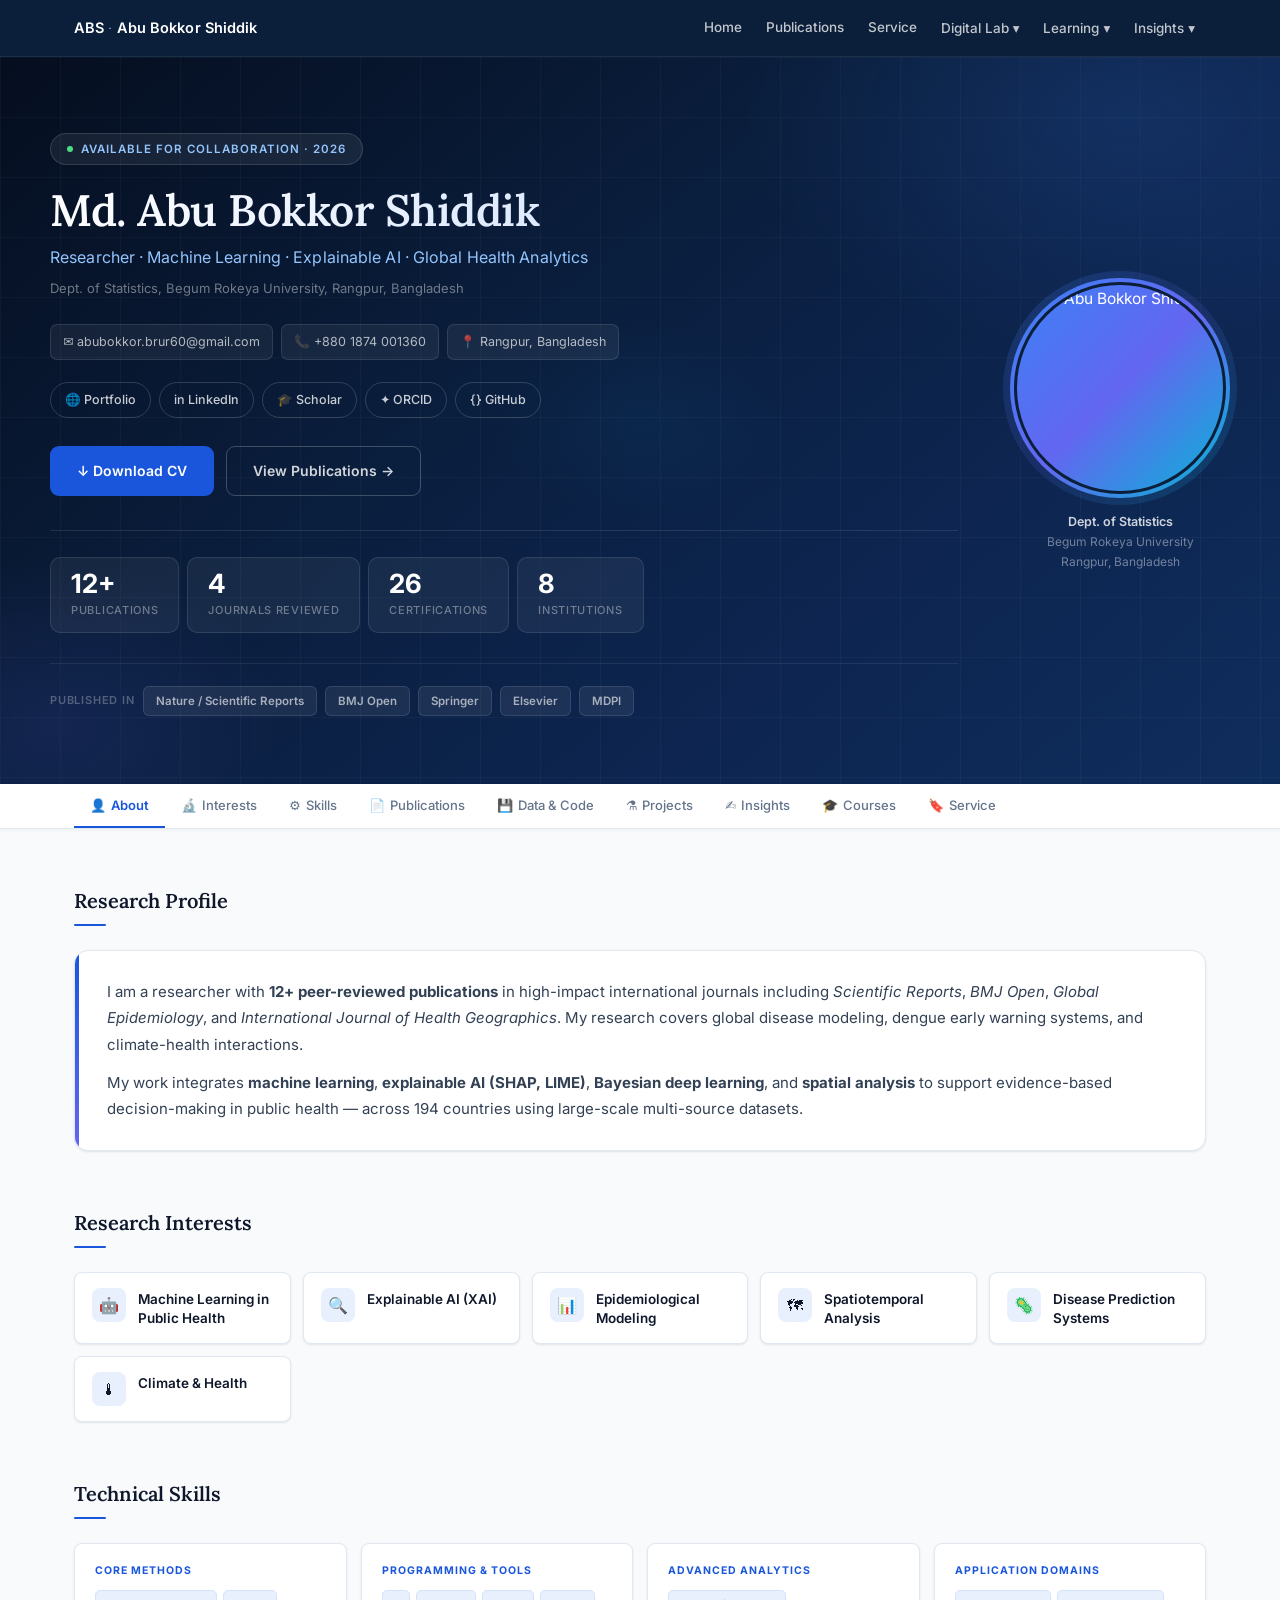
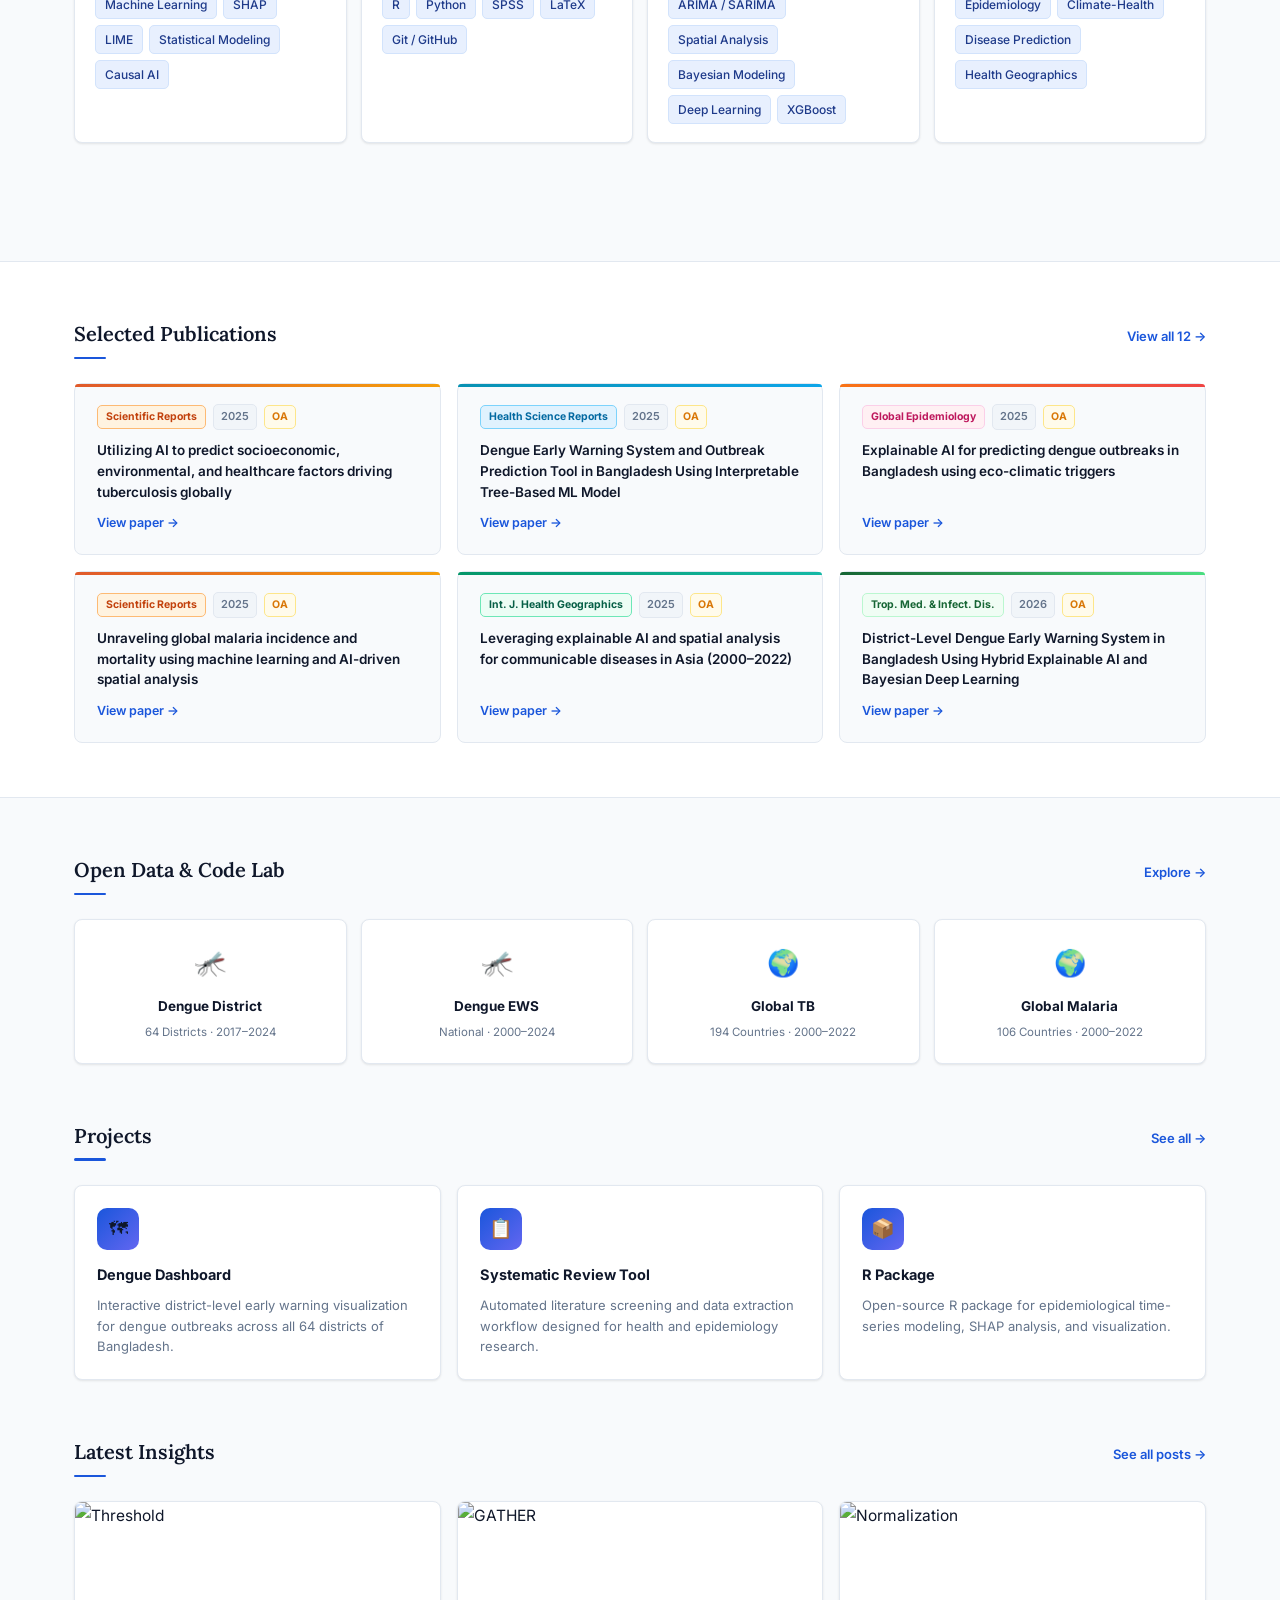
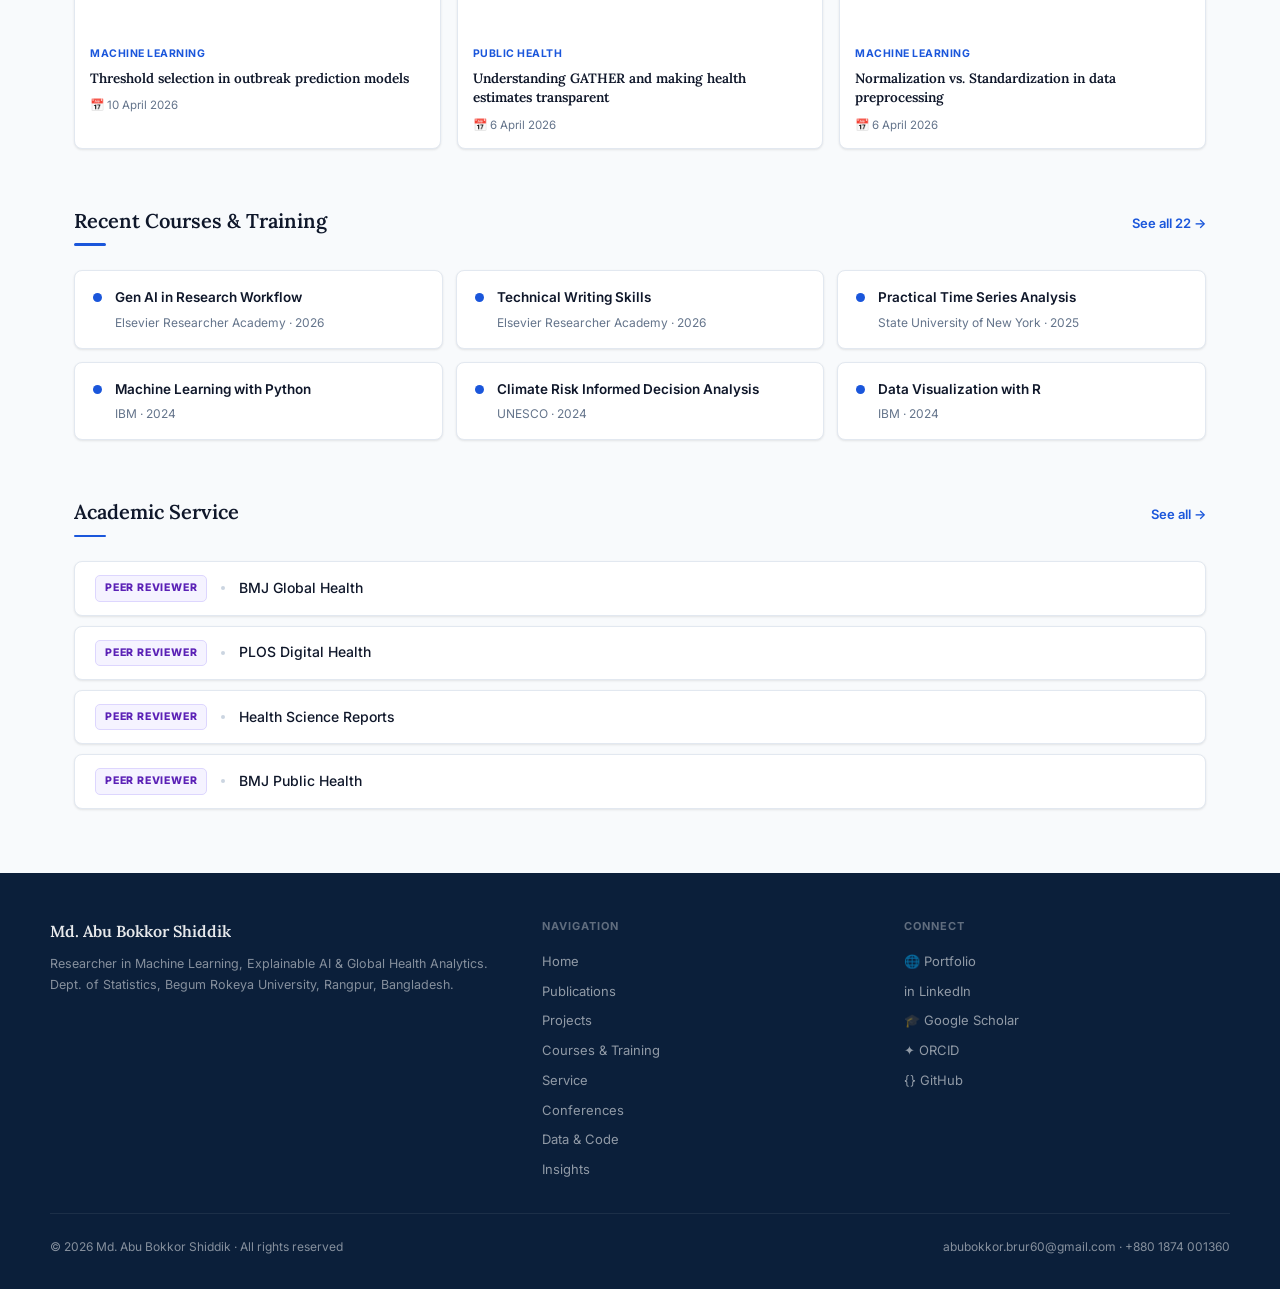
==== commit 7badfda7: "Update index.html" ====
--- a/index.html
+++ b/index.html
@@ -407,7 +407,11 @@
 <!-- ═══ NAVBAR ═══ -->
 <nav class="navbar">
   <div class="nav-inner">
-    <div class="nav-brand">ABS<span> · </span>Abu Bokkor Shiddik</div>
+      <div class="nav-brand">
+      <a href="contact.html" style="color:white;">
+        ABS<span> · </span>Abu Bokkor Shiddik
+      </a>
+    </div>
     <div class="nav-links">
       <a href="home.html">Home</a>
       <a href="publications.html">Publications</a>
@@ -417,6 +421,7 @@
         <div class="dropdown-content">
           <a href="projects.html">⚗ Projects</a>
           <a href="data-code.html">💾 Data &amp; Code</a>
+          <a href="game.html">🎮 Games</a>
         </div>
       </div>
       <div class="dropdown">
@@ -449,6 +454,8 @@
       <div class="drawer-sub">
         <a class="drawer-link" href="projects.html">Projects</a>
         <a class="drawer-link" href="data-code.html">Data &amp; Code</a>
+<a class="drawer-link" href="game.html">🎮 Games</a>
+        
       </div>
       <div class="drawer-div"></div>
       <div class="drawer-sec">Learning &amp; Events</div>
@@ -485,7 +492,7 @@
       </div>
 
       <div class="hero-social">
-        <a class="sp" href="https://abubokkorshiddik.github.io/Portfolio-AbuBokkorShiddik/" target="_blank">🌐 Portfolio</a>
+        <a class="sp" href="https://abubokkorshiddik.github.io/AbuBokkorShiddik.abs798/home" target="_blank">🌐 Portfolio</a>
         <a class="sp" href="https://www.linkedin.com/in/abu-bokkor-shiddik-abs798/" target="_blank">in LinkedIn</a>
         <a class="sp" href="https://scholar.google.com/citations?user=JWeBd3IAAAAJ" target="_blank">🎓 Scholar</a>
         <a class="sp" href="https://orcid.org/0009-0002-0424-446X" target="_blank">✦ ORCID</a>
@@ -498,9 +505,9 @@
       </div>
 
       <div class="hero-stats">
-        <div class="stat-box"><div class="stat-num" data-val="9" data-suffix="+">9+</div><div class="stat-lbl">Publications</div></div>
+        <div class="stat-box"><div class="stat-num" data-val="12" data-suffix="+">12+</div><div class="stat-lbl">Publications</div></div>
         <div class="stat-box"><div class="stat-num" data-val="4" data-suffix="">4</div><div class="stat-lbl">Journals Reviewed</div></div>
-        <div class="stat-box"><div class="stat-num" data-val="22" data-suffix="">22</div><div class="stat-lbl">Certifications</div></div>
+        <div class="stat-box"><div class="stat-num" data-val="26" data-suffix="">22</div><div class="stat-lbl">Certifications</div></div>
         <div class="stat-box"><div class="stat-num" data-val="8" data-suffix="">8</div><div class="stat-lbl">Institutions</div></div>
       </div>
 
@@ -516,7 +523,7 @@
 
     <div class="hero-photo">
       <div class="photo-ring">
-        <img src="https://raw.githubusercontent.com/abubokkorshiddik/Portfolio-AbuBokkorShiddik/main/stst.jpeg" alt="Md. Abu Bokkor Shiddik">
+        <img src="https://raw.githubusercontent.com/abubokkorshiddik/Portfolio-AbuBokkorShiddik/main/Profile.jpeg" alt="Md. Abu Bokkor Shiddik">
       </div>
       <div class="photo-caption">
         <strong>Dept. of Statistics</strong>
@@ -546,7 +553,7 @@
   <div class="section" id="sec-about">
     <div class="section-head"><h2>Research Profile</h2></div>
     <div class="about-card">
-      <p>I am a researcher with <strong>9+ peer-reviewed publications</strong> in high-impact international journals including <em>Scientific Reports</em>, <em>BMJ Open</em>, <em>Global Epidemiology</em>, and <em>International Journal of Health Geographics</em>. My research covers global disease modeling, dengue early warning systems, and climate-health interactions.</p>
+      <p>I am a researcher with <strong>12+ peer-reviewed publications</strong> in high-impact international journals including <em>Scientific Reports</em>, <em>BMJ Open</em>, <em>Global Epidemiology</em>, and <em>International Journal of Health Geographics</em>. My research covers global disease modeling, dengue early warning systems, and climate-health interactions.</p>
       <p>My work integrates <strong>machine learning</strong>, <strong>explainable AI (SHAP, LIME)</strong>, <strong>Bayesian deep learning</strong>, and <strong>spatial analysis</strong> to support evidence-based decision-making in public health — across 194 countries using large-scale multi-source datasets.</p>
     </div>
   </div>
@@ -594,7 +601,7 @@
   <div class="page-body">
     <div class="section-head" style="margin-top:0;padding-top:0;">
       <h2>Selected Publications</h2>
-      <a href="publications.html" class="see-all">View all 9 →</a>
+      <a href="publications.html" class="see-all">View all 12 →</a>
     </div>
     <div class="pub-grid">
       <div class="pub-card j-n">
@@ -723,7 +730,7 @@
     <div>
       <div class="footer-col-title">Connect</div>
       <div class="footer-links social">
-        <a href="https://abubokkorshiddik.github.io/Portfolio-AbuBokkorShiddik/" target="_blank">🌐 Portfolio</a>
+        <a href="https://abubokkorshiddik.github.io/AbuBokkorShiddik.abs798/home" target="_blank">🌐 Portfolio</a>
         <a href="https://www.linkedin.com/in/abu-bokkor-shiddik-abs798/" target="_blank">in LinkedIn</a>
         <a href="https://scholar.google.com/citations?user=JWeBd3IAAAAJ" target="_blank">🎓 Google Scholar</a>
         <a href="https://orcid.org/0009-0002-0424-446X" target="_blank">✦ ORCID</a>
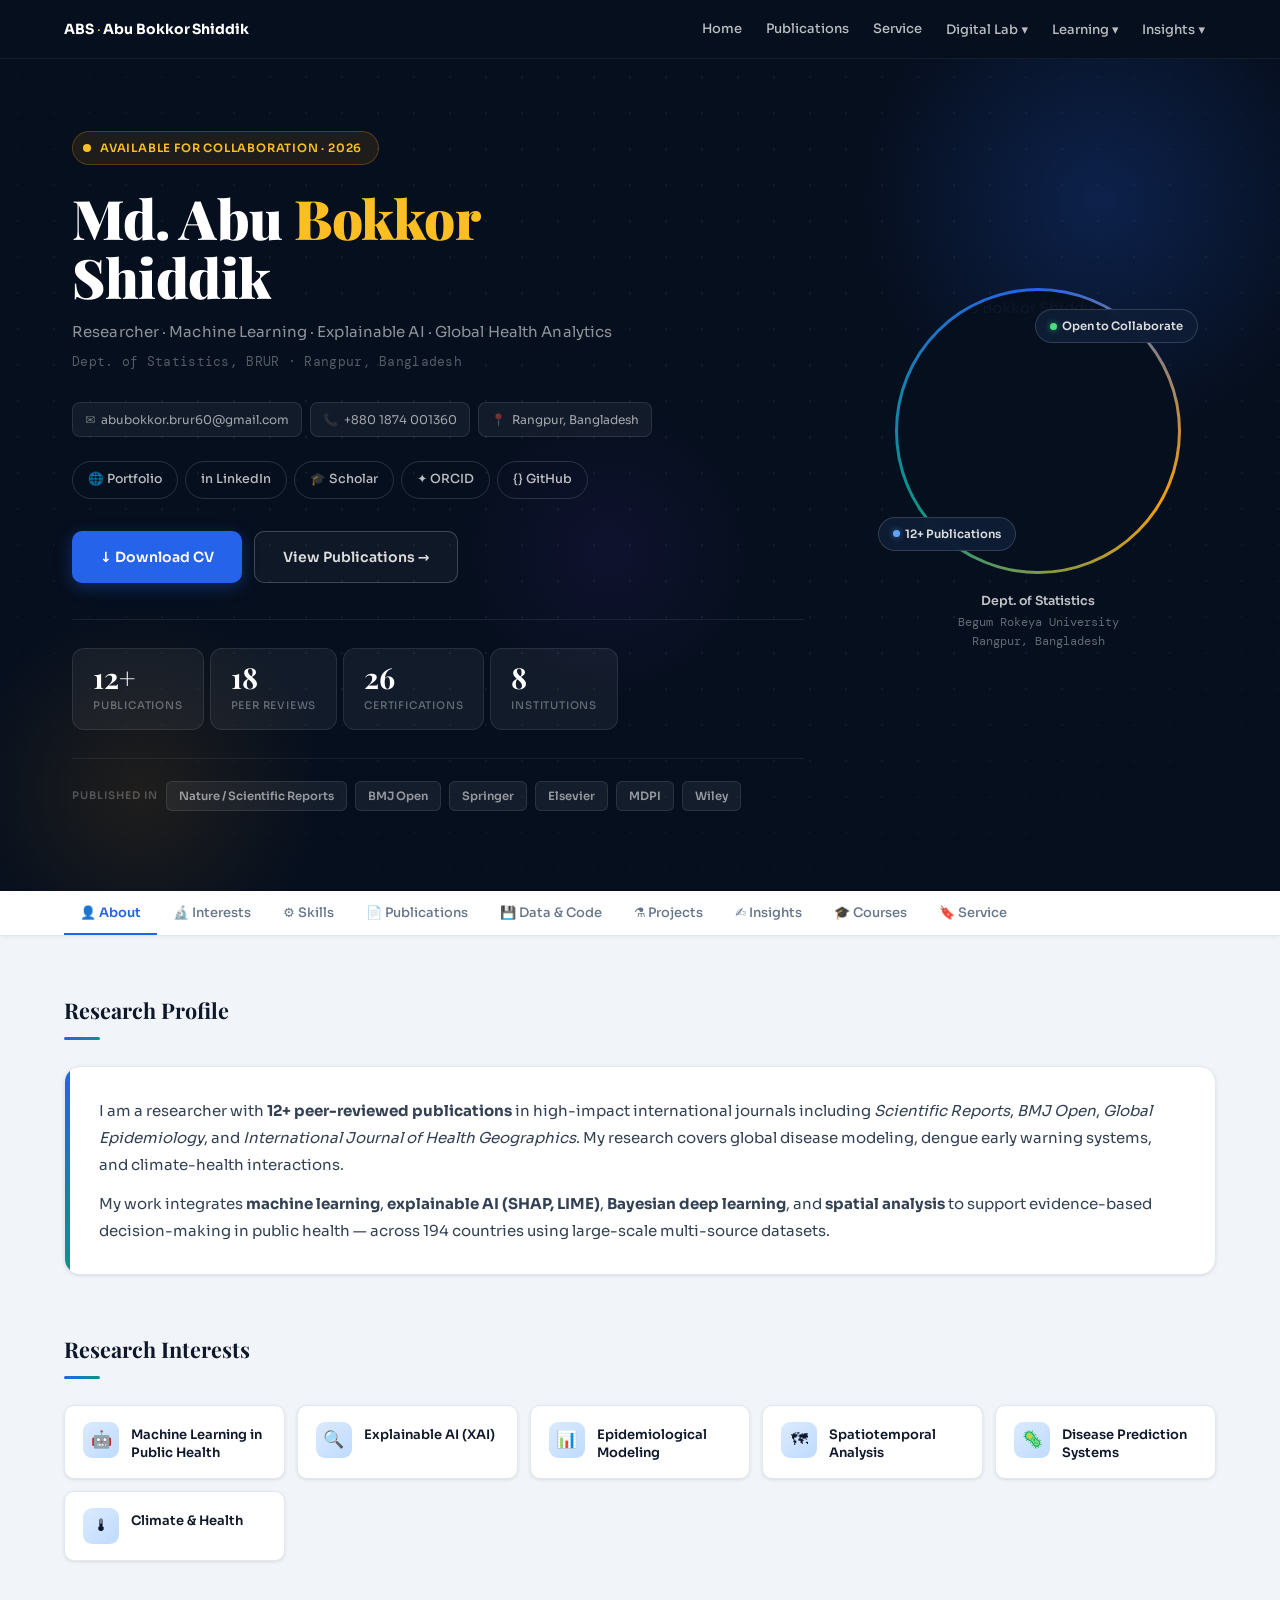
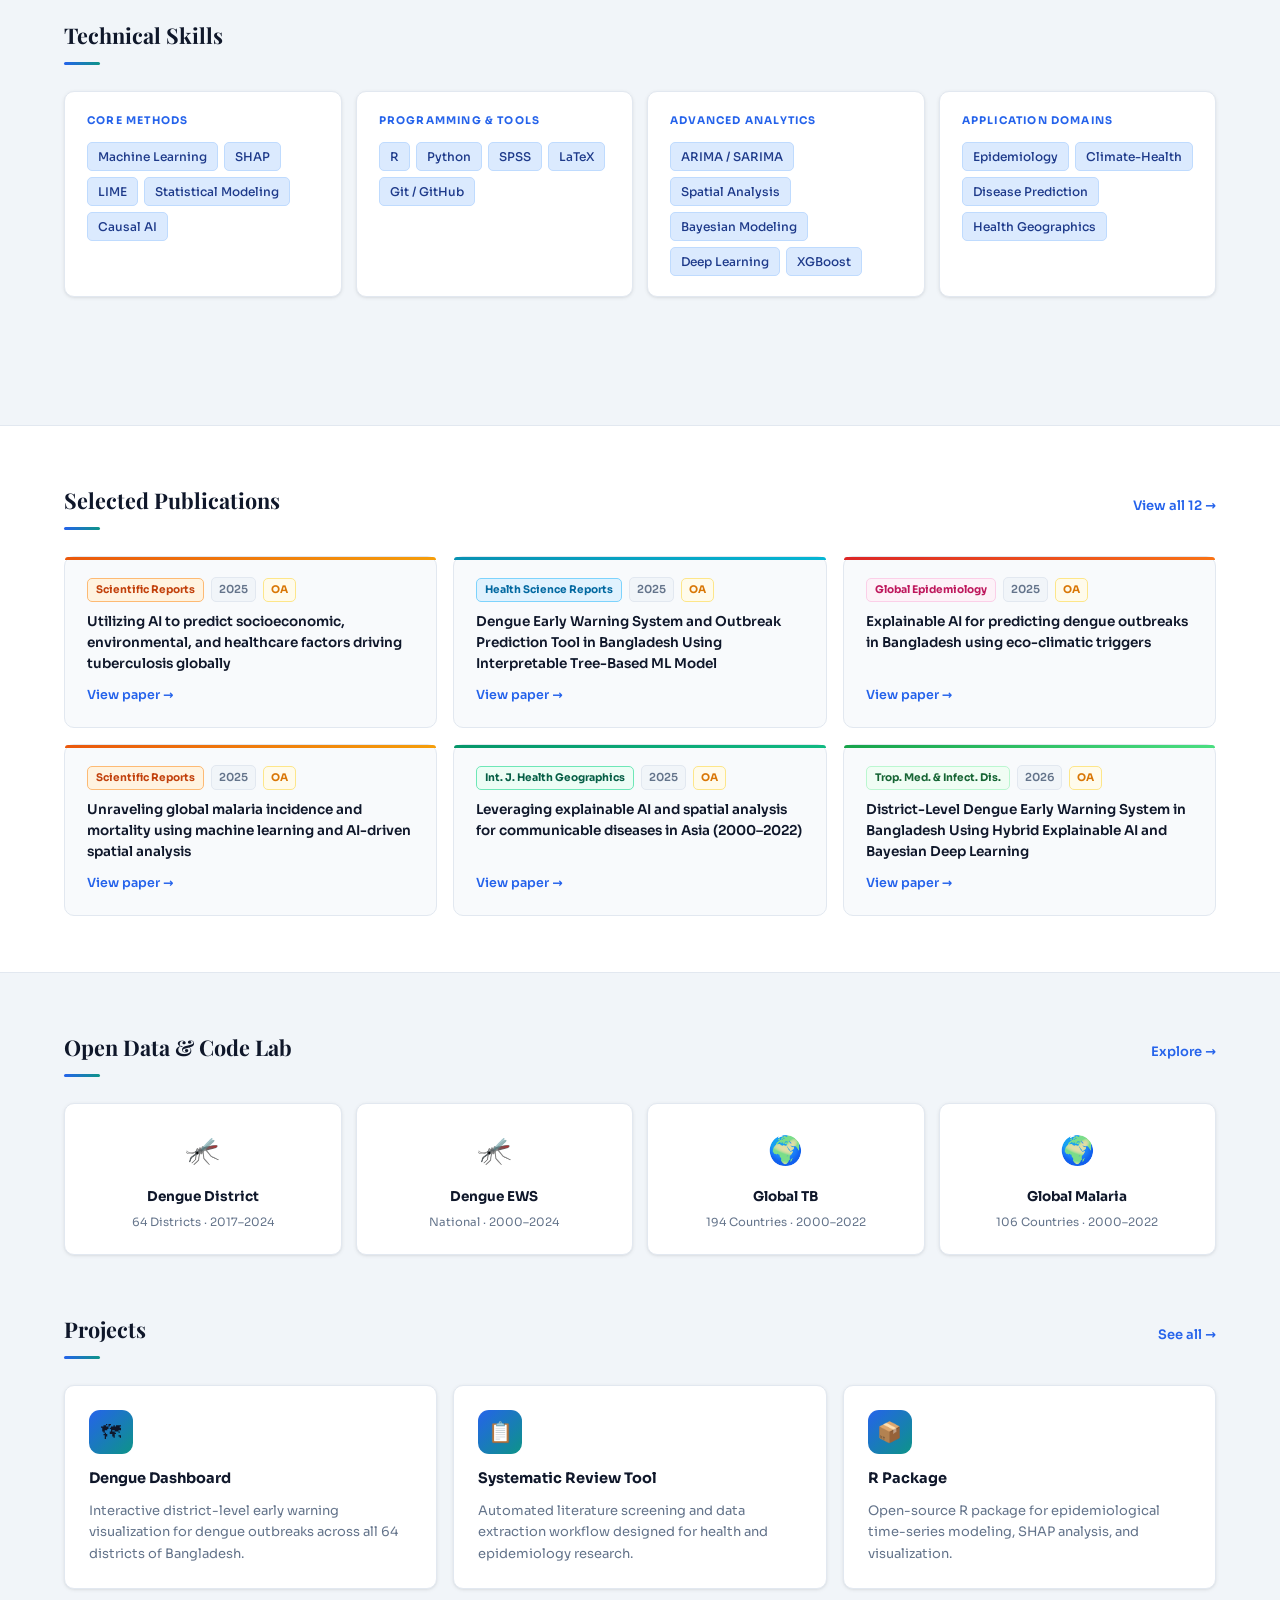
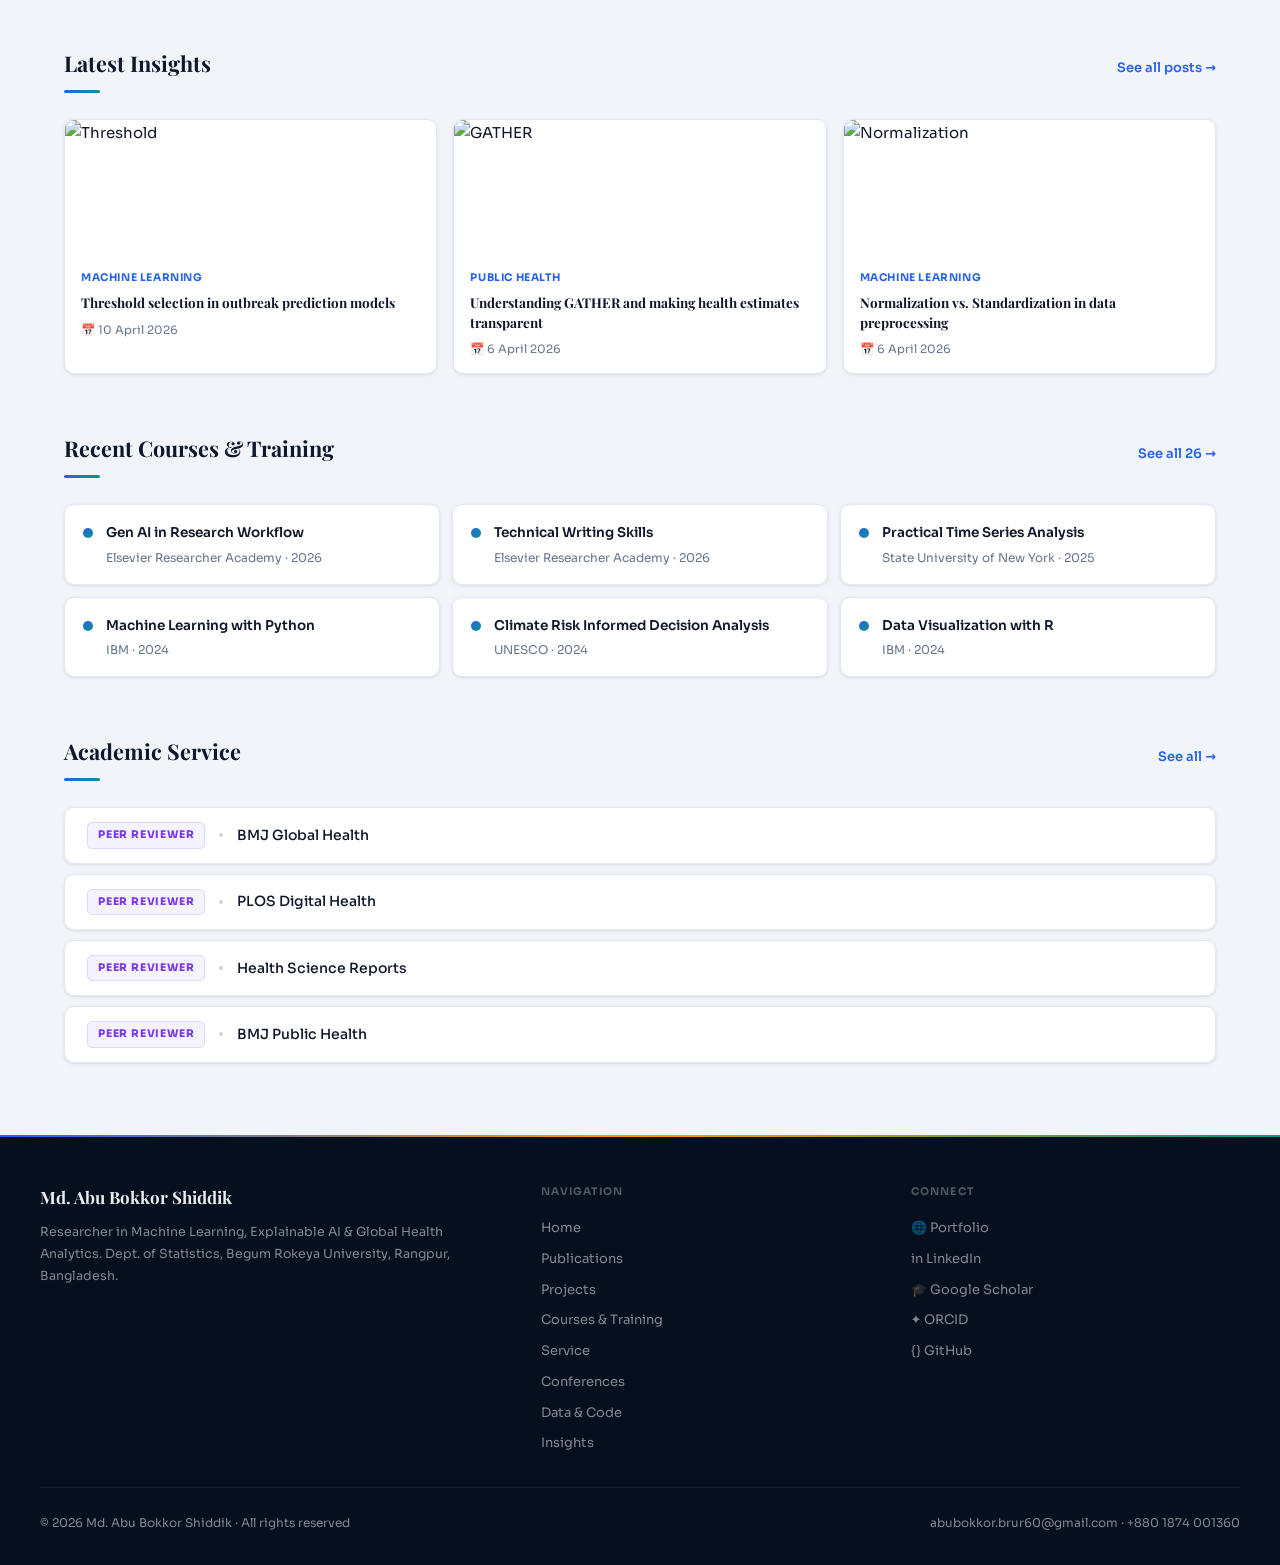
==== commit 9cd85467: "Update index.html" ====
--- a/index.html
+++ b/index.html
@@ -5,67 +5,95 @@
   <link rel="apple-touch-icon" href="https://raw.githubusercontent.com/abubokkorshiddik/AbuBokkorShiddik.abs798/main/abslogo.png">
   <meta charset="UTF-8">
   <meta name="viewport" content="width=device-width, initial-scale=1.0">
-  <meta name="description" content="Md. Abu Bokkor Shiddik — Researcher in Machine Learning, Explainable AI & Global Health Analytics. 9+ peer-reviewed publications. Statistics, BRUR, Bangladesh.">
+  <meta name="description" content="Md. Abu Bokkor Shiddik — Researcher in Machine Learning, Explainable AI & Global Health Analytics. 12+ peer-reviewed publications. Statistics, BRUR, Bangladesh.">
   <meta name="keywords" content="ABS798, Abu Bokkor Shiddik, Machine Learning, Explainable AI, Public Health, Epidemiology, Bangladesh, BRUR, Statistics, Dengue, Malaria, Tuberculosis, Spatial Analysis, XGBoost, SHAP">
   <meta property="og:title" content="Md. Abu Bokkor Shiddik — Researcher">
-  <meta property="og:description" content="Researcher in Machine Learning, Explainable AI & Global Health Analytics. 9+ peer-reviewed publications in Nature, BMJ, Springer.">
+  <meta property="og:description" content="Researcher in Machine Learning, Explainable AI & Global Health Analytics. 12+ peer-reviewed publications in Nature, BMJ, Springer.">
   <meta property="og:image" content="https://raw.githubusercontent.com/abubokkorshiddik/Portfolio-AbuBokkorShiddik/main/stst.jpeg">
   <meta name="twitter:card" content="summary_large_image">
   <meta name="google-site-verification" content="google62120b7b4457ee75">
   <title>Md. Abu Bokkor Shiddik — Researcher</title>
   <link rel="preconnect" href="https://fonts.googleapis.com">
   <link rel="preconnect" href="https://fonts.gstatic.com" crossorigin>
-  <link href="https://fonts.googleapis.com/css2?family=Inter:wght@300;400;500;600;700&family=Lora:ital,wght@0,500;0,600;1,400&display=swap" rel="stylesheet">
+  <link href="https://fonts.googleapis.com/css2?family=Sora:wght@300;400;500;600;700;800&family=Playfair+Display:wght@700;900&family=DM+Mono:wght@400;500&display=swap" rel="stylesheet">
   <style>
     *, *::before, *::after { box-sizing: border-box; margin: 0; padding: 0; }
-    
-    body { font-family: 'Inter', system-ui, sans-serif; color: #0f172a; font-size: 15.5px; line-height: 1.75; background: #f8fafc; overflow-x: hidden; }
+
+    :root {
+      --navy: #060f1e;
+      --navy2: #0c1e3a;
+      --navy3: #122448;
+      --blue: #2563eb;
+      --blue-h: #1d4ed8;
+      --blue-glow: rgba(37,99,235,.18);
+      --gold: #f59e0b;
+      --gold2: #fbbf24;
+      --sky: #dbeafe;
+      --sky2: #bfdbfe;
+      --teal: #0d9488;
+      --green: #059669;
+      --purple: #7c3aed;
+      --rose: #e11d48;
+      --text: #0f172a;
+      --text2: #334155;
+      --text3: #64748b;
+      --border: #e2e8f0;
+      --border2: #cbd5e1;
+      --bg: #f1f5f9;
+      --bg2: #f8fafc;
+      --white: #ffffff;
+      --r: 10px;
+      --rl: 16px;
+      --sh: 0 1px 4px rgba(0,0,0,.07),0 1px 2px rgba(0,0,0,.04);
+      --sh2: 0 8px 32px rgba(0,0,0,.10),0 2px 8px rgba(0,0,0,.06);
+      --sh3: 0 20px 60px rgba(0,0,0,.14),0 4px 16px rgba(0,0,0,.08);
+    }
+
+    body {
+      font-family: 'Sora', system-ui, sans-serif;
+      color: var(--text);
+      font-size: 15px;
+      line-height: 1.75;
+      background: var(--bg);
+      overflow-x: hidden;
+    }
     a { color: inherit; text-decoration: none; }
 
-    :root {
-      --navy: #0b1f3a; --blue: #1a56db; --blue-h: #1648c0;
-      --sky: #e8f0fe; --sky2: #d2e3fc;
-      --green: #166534; --green-bg: #f0fdf4; --green-bd: #bbf7d0;
-      --purple: #5b21b6; --purple-bg: #f5f3ff; --purple-bd: #ddd6fe;
-      --text: #0f172a; --text2: #334155; --text3: #64748b;
-      --border: #e2e8f0; --border2: #cbd5e1;
-      --bg: #f8fafc; --white: #fff;
-      --r: 8px; --rl: 14px;
-      --sh: 0 1px 3px rgba(0,0,0,.06),0 1px 2px rgba(0,0,0,.04);
-      --sh2: 0 4px 20px rgba(0,0,0,.09),0 1px 4px rgba(0,0,0,.05);
-    }
-
-    /* ══════════════════════════
-       NAVBAR — always visible, never hides
-    ══════════════════════════ */
+    /* ══════════════════════════════════
+       NAVBAR
+    ══════════════════════════════════ */
     .navbar {
       background: var(--navy);
       position: sticky;
       top: 0;
       z-index: 9999;
-      border-bottom: 1px solid rgba(255,255,255,.07);
-      /* NO opacity/transform tricks — stays fully visible always */
-    }
-    .nav-inner { max-width: 1180px; margin: auto; padding: 0 24px; display: flex; align-items: center; height: 56px; }
-    .nav-brand { font-size: 14.5px; font-weight: 600; color: #fff; margin-right: auto; white-space: nowrap; letter-spacing: .1px; }
-    .nav-brand span { color: #93c5fd; font-weight: 300; }
+      border-bottom: 1px solid rgba(255,255,255,.06);
+    }
+    .nav-inner {
+      max-width: 1200px; margin: auto; padding: 0 24px;
+      display: flex; align-items: center; height: 58px;
+    }
+    .nav-brand {
+      font-size: 14px; font-weight: 700; color: #fff;
+      margin-right: auto; white-space: nowrap; letter-spacing: -.1px;
+    }
+    .nav-brand span { color: var(--gold2); font-weight: 400; }
     .nav-links { display: flex; align-items: center; gap: 2px; }
     .nav-links > a, .dropbtn {
-      color: rgba(255,255,255,.75); font-size: 13.5px; font-weight: 500;
+      color: rgba(255,255,255,.72); font-size: 13px; font-weight: 500;
       padding: 6px 11px; border-radius: 6px; border: none; background: none;
       cursor: pointer; font-family: inherit;
-      transition: background .18s, color .18s;
+      transition: background .15s, color .15s;
       white-space: nowrap; display: flex; align-items: center; gap: 4px;
     }
-    .nav-links > a:hover, .dropbtn:hover { color: #fff; background: rgba(255,255,255,.1); }
-    .nav-links > a.active { color: #93c5fd; }
+    .nav-links > a:hover, .dropbtn:hover { color: #fff; background: rgba(255,255,255,.09); }
     .dropdown { position: relative; }
     .dropdown-content {
-      position: absolute; top: calc(100% + 6px); left: 0;
-      background: #132444; border: 1px solid rgba(255,255,255,.1);
-      border-radius: 10px; min-width: 190px; padding: 6px;
-      box-shadow: 0 12px 32px rgba(0,0,0,.35);
-      opacity: 0; visibility: hidden; transform: translateY(6px);
+      position: absolute; top: calc(100% + 8px); left: 0;
+      background: #0f1e36; border: 1px solid rgba(255,255,255,.1);
+      border-radius: 12px; min-width: 200px; padding: 6px;
+      box-shadow: 0 16px 48px rgba(0,0,0,.4);
+      opacity: 0; visibility: hidden; transform: translateY(8px);
       transition: opacity .2s, transform .2s, visibility .2s;
       pointer-events: none; z-index: 9999;
     }
@@ -73,228 +101,370 @@
       opacity: 1; visibility: visible; transform: translateY(0); pointer-events: auto;
     }
     .dropdown-content a {
-      display: flex; align-items: center; gap: 8px; padding: 8px 12px;
-      color: rgba(255,255,255,.72); font-size: 13px; font-weight: 500;
-      border-radius: 6px; transition: background .15s, color .15s;
-    }
-    .dropdown-content a:hover { background: rgba(255,255,255,.09); color: #fff; }
+      display: flex; align-items: center; gap: 8px; padding: 9px 13px;
+      color: rgba(255,255,255,.7); font-size: 13px; font-weight: 500;
+      border-radius: 8px; transition: background .15s, color .15s;
+    }
+    .dropdown-content a:hover { background: rgba(255,255,255,.08); color: #fff; }
     .hamburger {
       display: none; flex-direction: column; gap: 5px;
       background: none; border: none; cursor: pointer; padding: 7px;
-      border-radius: 6px; margin-left: 10px; transition: background .2s;
-    }
-    .hamburger:hover { background: rgba(255,255,255,.1); }
+      border-radius: 6px; margin-left: 8px;
+    }
     .hamburger span { display: block; width: 21px; height: 2px; background: rgba(255,255,255,.85); border-radius: 2px; transition: transform .28s, opacity .28s; }
     .hamburger.open span:nth-child(1) { transform: translateY(7px) rotate(45deg); }
     .hamburger.open span:nth-child(2) { opacity: 0; }
     .hamburger.open span:nth-child(3) { transform: translateY(-7px) rotate(-45deg); }
-    .nav-drawer { display: none; background: #0d1c38; border-top: 1px solid rgba(255,255,255,.07); overflow: hidden; max-height: 0; transition: max-height .38s cubic-bezier(.4,0,.2,1); }
+    .nav-drawer { display: none; background: #0a1628; border-top: 1px solid rgba(255,255,255,.06); overflow: hidden; max-height: 0; transition: max-height .38s cubic-bezier(.4,0,.2,1); }
     .nav-drawer.open { max-height: 700px; }
     .drawer-inner { padding: 8px 0 16px; }
-    .drawer-link { display: block; color: rgba(255,255,255,.78); font-size: 15px; font-weight: 500; padding: 11px 24px; transition: background .15s, color .15s; }
-    .drawer-link:hover { background: rgba(255,255,255,.06); color: #fff; }
-    .drawer-sec { font-size: 10.5px; font-weight: 700; text-transform: uppercase; letter-spacing: 1.2px; color: rgba(255,255,255,.3); padding: 14px 24px 4px; }
-    .drawer-sub .drawer-link { padding-left: 38px; font-size: 14px; color: rgba(255,255,255,.58); }
+    .drawer-link { display: block; color: rgba(255,255,255,.75); font-size: 14.5px; font-weight: 500; padding: 11px 24px; transition: background .15s, color .15s; }
+    .drawer-link:hover { background: rgba(255,255,255,.05); color: #fff; }
+    .drawer-sec { font-size: 10px; font-weight: 700; text-transform: uppercase; letter-spacing: 1.4px; color: rgba(255,255,255,.28); padding: 14px 24px 4px; }
+    .drawer-sub .drawer-link { padding-left: 38px; font-size: 13.5px; color: rgba(255,255,255,.55); }
     .drawer-div { height: 1px; background: rgba(255,255,255,.06); margin: 4px 0; }
     @media (max-width: 900px) { .nav-links { display: none; } .hamburger { display: flex; } .nav-drawer { display: block; } }
 
-    /* ══════════════════════════
-       SECTION JUMP BAR — sticky below navbar
-    ══════════════════════════ */
+    /* ══════════════════════════════════
+       HERO — dramatic dark
+    ══════════════════════════════════ */
+    .hero {
+      background: var(--navy);
+      position: relative;
+      overflow: hidden;
+      padding: 0;
+    }
+
+    /* animated dot grid */
+    .hero-grid {
+      position: absolute; inset: 0; pointer-events: none;
+      background-image: radial-gradient(rgba(255,255,255,.06) 1px, transparent 1px);
+      background-size: 36px 36px;
+      mask-image: radial-gradient(ellipse 80% 80% at 50% 40%, black 40%, transparent 100%);
+    }
+
+    /* glowing orbs */
+    .hero-orb1 {
+      position: absolute; top: -120px; right: -80px;
+      width: 520px; height: 520px; border-radius: 50%;
+      background: radial-gradient(circle, rgba(37,99,235,.22) 0%, transparent 65%);
+      pointer-events: none;
+    }
+    .hero-orb2 {
+      position: absolute; bottom: -100px; left: -60px;
+      width: 400px; height: 400px; border-radius: 50%;
+      background: radial-gradient(circle, rgba(245,158,11,.1) 0%, transparent 65%);
+      pointer-events: none;
+    }
+    .hero-orb3 {
+      position: absolute; top: 40%; left: 35%;
+      width: 320px; height: 320px; border-radius: 50%;
+      background: radial-gradient(circle, rgba(124,58,237,.08) 0%, transparent 65%);
+      pointer-events: none;
+    }
+
+    .hero-inner {
+      max-width: 1200px; margin: auto; padding: 72px 32px 80px;
+      display: grid; grid-template-columns: 1fr 340px;
+      gap: 64px; align-items: center; position: relative; z-index: 1;
+    }
+
+    /* badge */
+    .hero-badge {
+      display: inline-flex; align-items: center; gap: 9px;
+      background: rgba(245,158,11,.1); border: 1px solid rgba(245,158,11,.25);
+      border-radius: 30px; padding: 6px 16px 6px 10px;
+      font-size: 11.5px; font-weight: 600; letter-spacing: .8px;
+      text-transform: uppercase; color: var(--gold2);
+      margin-bottom: 24px;
+    }
+    .badge-dot {
+      width: 8px; height: 8px; background: var(--gold2); border-radius: 50%;
+      animation: live 2s infinite;
+      box-shadow: 0 0 0 0 rgba(251,191,36,.5);
+    }
+    @keyframes live {
+      0%  { box-shadow: 0 0 0 0 rgba(251,191,36,.5); }
+      70% { box-shadow: 0 0 0 8px rgba(251,191,36,0); }
+      100%{ box-shadow: 0 0 0 0 rgba(251,191,36,0); }
+    }
+
+    .hero h1 {
+      font-family: 'Playfair Display', serif;
+      font-size: clamp(2.2rem, 4.5vw, 3.4rem);
+      font-weight: 900;
+      line-height: 1.08;
+      letter-spacing: -.5px;
+      color: #fff;
+      margin-bottom: 12px;
+    }
+    .hero h1 .accent { color: var(--gold2); }
+
+    .hero-tagline {
+      font-size: 15px; font-weight: 400;
+      color: rgba(255,255,255,.55);
+      margin-bottom: 6px; letter-spacing: .1px;
+    }
+    .hero-affil {
+      font-size: 13px; color: rgba(255,255,255,.32);
+      margin-bottom: 28px;
+      font-family: 'DM Mono', monospace; letter-spacing: .3px;
+    }
+
+    /* contact chips */
+    .hero-chips { display: flex; flex-wrap: wrap; gap: 8px; margin-bottom: 24px; }
+    .hchip {
+      display: inline-flex; align-items: center; gap: 6px;
+      background: rgba(255,255,255,.05); border: 1px solid rgba(255,255,255,.1);
+      border-radius: 8px; padding: 6px 12px;
+      font-size: 12px; color: rgba(255,255,255,.62); font-weight: 400;
+      transition: background .2s, border-color .2s;
+    }
+    .hchip:hover { background: rgba(255,255,255,.09); border-color: rgba(255,255,255,.2); }
+    .hchip-icon { opacity: .7; }
+
+    /* social pills */
+    .hero-social { display: flex; flex-wrap: wrap; gap: 7px; margin-bottom: 32px; }
+    .spill {
+      display: inline-flex; align-items: center; gap: 6px;
+      padding: 7px 15px; border: 1px solid rgba(255,255,255,.14);
+      border-radius: 30px; font-size: 12.5px; font-weight: 500;
+      color: rgba(255,255,255,.72);
+      transition: background .2s, border-color .2s, color .2s, transform .2s;
+    }
+    .spill:hover { background: rgba(255,255,255,.08); border-color: rgba(255,255,255,.3); color: #fff; transform: translateY(-1px); }
+
+    /* CTA buttons */
+    .hero-actions { display: flex; gap: 12px; flex-wrap: wrap; }
+    .btn-primary {
+      display: inline-flex; align-items: center; gap: 8px;
+      background: var(--blue); color: #fff;
+      padding: 13px 28px; border-radius: 10px;
+      font-size: 14px; font-weight: 600; font-family: inherit;
+      border: none; cursor: pointer;
+      transition: background .2s, transform .15s, box-shadow .2s;
+      box-shadow: 0 4px 16px rgba(37,99,235,.35);
+    }
+    .btn-primary:hover { background: var(--blue-h); transform: translateY(-2px); box-shadow: 0 8px 24px rgba(37,99,235,.45); }
+    .btn-outline {
+      display: inline-flex; align-items: center; gap: 8px;
+      background: rgba(255,255,255,.04); color: rgba(255,255,255,.85);
+      padding: 13px 28px; border-radius: 10px;
+      font-size: 14px; font-weight: 600;
+      border: 1px solid rgba(255,255,255,.2);
+      transition: background .2s, border-color .2s, color .2s, transform .15s;
+    }
+    .btn-outline:hover { background: rgba(255,255,255,.08); border-color: rgba(255,255,255,.4); color: #fff; transform: translateY(-2px); }
+
+    /* stats row */
+    .hero-stats { display: flex; flex-wrap: wrap; gap: 6px; margin-top: 36px; padding-top: 28px; border-top: 1px solid rgba(255,255,255,.08); }
+    .stat-box {
+      display: flex; flex-direction: column;
+      background: rgba(255,255,255,.05); border: 1px solid rgba(255,255,255,.09);
+      border-radius: 12px; padding: 14px 20px; min-width: 100px;
+      transition: background .2s, border-color .2s;
+    }
+    .stat-box:hover { background: rgba(255,255,255,.08); border-color: rgba(255,255,255,.18); }
+    .stat-num { font-family: 'Playfair Display', serif; font-size: 1.8rem; font-weight: 700; color: #fff; line-height: 1; margin-bottom: 5px; }
+    .stat-lbl { font-size: 10.5px; color: rgba(255,255,255,.35); text-transform: uppercase; letter-spacing: .8px; font-weight: 500; }
+
+    /* publisher strip */
+    .pub-strip {
+      margin-top: 28px; padding-top: 22px;
+      border-top: 1px solid rgba(255,255,255,.07);
+      display: flex; align-items: center; gap: 8px; flex-wrap: wrap;
+    }
+    .pub-strip-lbl { font-size: 10.5px; color: rgba(255,255,255,.25); text-transform: uppercase; letter-spacing: 1px; font-weight: 600; }
+    .pchip {
+      background: rgba(255,255,255,.06); border: 1px solid rgba(255,255,255,.1);
+      border-radius: 6px; padding: 4px 12px;
+      font-size: 11.5px; font-weight: 600; color: rgba(255,255,255,.55);
+      white-space: nowrap; transition: background .2s;
+    }
+    .pchip:hover { background: rgba(255,255,255,.1); }
+
+    /* photo card */
+    .hero-photo-col { display: flex; flex-direction: column; align-items: center; gap: 0; }
+    .photo-frame {
+      position: relative; width: 280px;
+    }
+    .photo-frame::before {
+      content: '';
+      position: absolute; inset: -3px; border-radius: 50%;
+      background: conic-gradient(from 0deg, var(--blue) 0%, var(--gold) 33%, var(--teal) 66%, var(--blue) 100%);
+      animation: spin 8s linear infinite;
+      z-index: 0;
+    }
+    @keyframes spin { to { transform: rotate(360deg); } }
+    .photo-frame::after {
+      content: ''; position: absolute; inset: 3px; border-radius: 50%;
+      background: var(--navy); z-index: 1;
+    }
+    .photo-img {
+      position: relative; z-index: 2;
+      width: 100%; aspect-ratio: 1;
+      border-radius: 50%;
+      object-fit: cover;
+      border: 4px solid var(--navy);
+      display: block;
+    }
+    /* floating badges on photo */
+    .photo-badge {
+      position: absolute; z-index: 3;
+      background: rgba(15,30,54,.92);
+      border: 1px solid rgba(255,255,255,.15);
+      border-radius: 30px; padding: 6px 14px;
+      font-size: 11.5px; font-weight: 600; color: rgba(255,255,255,.85);
+      backdrop-filter: blur(8px);
+      white-space: nowrap;
+      display: flex; align-items: center; gap: 5px;
+    }
+    .pb-top { top: 18px; right: -20px; }
+    .pb-bottom { bottom: 20px; left: -20px; }
+    .pb-dot { width: 7px; height: 7px; border-radius: 50%; flex-shrink: 0; }
+    .pb-dot.green { background: #4ade80; box-shadow: 0 0 6px rgba(74,222,128,.6); }
+    .pb-dot.blue  { background: #60a5fa; box-shadow: 0 0 6px rgba(96,165,250,.6); }
+
+    .photo-caption {
+      text-align: center; margin-top: 20px;
+      font-size: 12px; color: rgba(255,255,255,.38); line-height: 1.6;
+      font-family: 'DM Mono', monospace;
+    }
+    .photo-caption strong { color: rgba(255,255,255,.75); font-weight: 600; display: block; font-size: 12.5px; margin-bottom: 2px; font-family: 'Sora', sans-serif; }
+
+    /* ══════════════════════════════════
+       JUMP BAR
+    ══════════════════════════════════ */
     .jump-bar {
       background: var(--white);
       border-bottom: 1px solid var(--border);
-      position: sticky;
-      top: 56px; /* exactly below navbar */
-      z-index: 200;
-      box-shadow: 0 1px 4px rgba(0,0,0,.05);
+      position: sticky; top: 58px; z-index: 200;
+      box-shadow: 0 1px 6px rgba(0,0,0,.05);
     }
     .jump-bar-inner {
-      max-width: 1180px; margin: auto; padding: 0 24px;
+      max-width: 1200px; margin: auto; padding: 0 24px;
       display: flex; gap: 0; overflow-x: auto;
-      scrollbar-width: none; -webkit-overflow-scrolling: touch;
+      scrollbar-width: none;
     }
     .jump-bar-inner::-webkit-scrollbar { display: none; }
     .jump-btn {
       display: inline-flex; align-items: center; gap: 5px;
-      padding: 11px 16px; font-size: 13px; font-weight: 500; color: var(--text3);
+      padding: 11px 16px; font-size: 13px; font-weight: 500;
+      color: var(--text3);
       border-bottom: 2.5px solid transparent;
       border-top: none; border-left: none; border-right: none;
-      white-space: nowrap; cursor: pointer; background: none; font-family: inherit;
-      transition: color .18s, border-color .18s;
-      -webkit-tap-highlight-color: transparent; min-height: 44px;
+      white-space: nowrap; cursor: pointer; background: none;
+      font-family: inherit; transition: color .18s, border-color .18s;
+      min-height: 44px;
     }
     .jump-btn:hover { color: var(--blue); }
     .jump-btn.active { color: var(--blue); border-bottom-color: var(--blue); font-weight: 600; }
-    .jump-btn-icon { font-size: 13px; }
-
-    /* ══════════════════════════
-       HERO
-    ══════════════════════════ */
-    .hero {
-      background: linear-gradient(140deg, #050e1f 0%, #0a1e3d 40%, #0d2550 70%, #0f2d5c 100%);
-      color: #fff; position: relative; overflow: hidden; padding: 76px 24px 68px;
-    }
-    .hero::before {
-      content: ''; position: absolute; inset: 0;
-      background-image:
-        linear-gradient(rgba(255,255,255,.028) 1px, transparent 1px),
-        linear-gradient(90deg, rgba(255,255,255,.028) 1px, transparent 1px);
-      background-size: 60px 60px; pointer-events: none;
-    }
-    .hero::after {
-      content: ''; position: absolute; inset: 0;
-      background:
-        radial-gradient(ellipse 640px 400px at 88% 8%, rgba(59,130,246,.15) 0%, transparent 60%),
-        radial-gradient(ellipse 420px 300px at 4% 92%, rgba(99,102,241,.11) 0%, transparent 55%),
-        radial-gradient(ellipse 300px 200px at 50% 50%, rgba(14,165,233,.05) 0%, transparent 50%);
-      pointer-events: none;
-    }
-    .hero-inner {
-      max-width: 1180px; margin: auto;
-      display: grid; grid-template-columns: 1fr auto;
-      gap: 52px; align-items: center; position: relative; z-index: 1;
-    }
-    .hero-eyebrow {
-      display: inline-flex; align-items: center; gap: 8px;
-      background: rgba(255,255,255,.07); border: 1px solid rgba(255,255,255,.13);
-      border-radius: 24px; padding: 5px 16px;
-      font-size: 11.5px; font-weight: 600; letter-spacing: 1px; text-transform: uppercase;
-      color: #93c5fd; margin-bottom: 20px;
-    }
-    .eyebrow-dot { width: 6px; height: 6px; background: #4ade80; border-radius: 50%; animation: pdot 2.2s infinite; }
-    @keyframes pdot { 0%,100%{opacity:1;transform:scale(1)} 50%{opacity:.45;transform:scale(.75)} }
-    .hero h1 {
-      font-family: 'Lora', serif;
-      font-size: clamp(1.85rem, 4vw, 2.75rem);
-      font-weight: 600; line-height: 1.14; letter-spacing: -.5px; margin-bottom: 8px;
-      background: linear-gradient(130deg, #fff 0%, #dde9ff 55%, #93c5fd 100%);
-      -webkit-background-clip: text; -webkit-text-fill-color: transparent; background-clip: text;
-    }
-    .hero-role { font-size: 1rem; color: #93c5fd; margin-bottom: 6px; font-weight: 400; letter-spacing: .1px; }
-    .hero-affil { font-size: 13px; color: rgba(255,255,255,.42); margin-bottom: 24px; }
-    .hero-contact { display: flex; flex-wrap: wrap; gap: 8px; margin-bottom: 22px; }
-    .cc {
-      display: inline-flex; align-items: center; gap: 6px;
-      background: rgba(255,255,255,.06); border: 1px solid rgba(255,255,255,.11);
-      border-radius: 7px; padding: 6px 12px; font-size: 12.5px; color: rgba(255,255,255,.68);
-    }
-    .hero-social { display: flex; flex-wrap: wrap; gap: 8px; margin-bottom: 28px; }
-    .sp {
-      display: inline-flex; align-items: center; gap: 6px;
-      padding: 6px 14px; border: 1px solid rgba(255,255,255,.16);
-      border-radius: 24px; font-size: 12.5px; font-weight: 500; color: rgba(255,255,255,.78);
-      transition: background .2s, border-color .2s, color .2s;
-    }
-    .sp:hover { background: rgba(255,255,255,.1); border-color: rgba(255,255,255,.32); color: #fff; }
-    .hero-actions { display: flex; gap: 12px; flex-wrap: wrap; }
-    .btn-p {
-      display: inline-flex; align-items: center; gap: 8px;
-      background: var(--blue); color: #fff; padding: 12px 26px;
-      border-radius: 9px; font-size: 14px; font-weight: 600;
-      transition: background .2s, transform .15s; border: 1px solid transparent;
-    }
-    .btn-p:hover { background: var(--blue-h); transform: translateY(-1px); }
-    .btn-g {
-      display: inline-flex; align-items: center; gap: 8px;
-      background: transparent; color: rgba(255,255,255,.82); padding: 12px 26px;
-      border-radius: 9px; font-size: 14px; font-weight: 600;
-      border: 1px solid rgba(255,255,255,.22);
-      transition: background .2s, border-color .2s, color .2s;
-    }
-    .btn-g:hover { background: rgba(255,255,255,.08); border-color: rgba(255,255,255,.4); color: #fff; }
-
-    /* stats */
-    .hero-stats { display: flex; flex-wrap: wrap; gap: 8px; margin-top: 34px; padding-top: 26px; border-top: 1px solid rgba(255,255,255,.1); }
-    .stat-box {
-      display: flex; flex-direction: column; align-items: flex-start;
-      background: rgba(255,255,255,.055); border: 1px solid rgba(255,255,255,.1);
-      border-radius: 10px; padding: 12px 20px; min-width: 110px;
-    }
-    .stat-num { font-size: 1.65rem; font-weight: 700; color: #fff; line-height: 1; margin-bottom: 4px; }
-    .stat-lbl { font-size: 11px; color: rgba(255,255,255,.38); text-transform: uppercase; letter-spacing: .7px; font-weight: 500; }
-
-    /* publisher strip */
-    .pub-strip { margin-top: 30px; padding-top: 22px; border-top: 1px solid rgba(255,255,255,.08); display: flex; align-items: center; gap: 8px; flex-wrap: wrap; }
-    .pub-strip-lbl { font-size: 11px; color: rgba(255,255,255,.28); text-transform: uppercase; letter-spacing: .8px; font-weight: 600; }
-    .pchip { background: rgba(255,255,255,.07); border: 1px solid rgba(255,255,255,.11); border-radius: 6px; padding: 4px 12px; font-size: 11.5px; font-weight: 600; color: rgba(255,255,255,.62); white-space: nowrap; }
-
-    /* photo */
-    .hero-photo { display: flex; flex-direction: column; align-items: center; gap: 14px; }
-    .photo-ring {
-      width: 220px; height: 220px; border-radius: 50%; padding: 4px;
-      background: linear-gradient(135deg, #3b82f6 0%, #6366f1 50%, #06b6d4 100%);
-      position: relative;
-    }
-    .photo-ring::before {
-      content: ''; position: absolute; inset: -7px; border-radius: 50%;
-      background: linear-gradient(135deg, rgba(59,130,246,.2), rgba(99,102,241,.13), rgba(6,182,212,.18));
-      animation: rpulse 3.2s ease-in-out infinite;
-    }
-    @keyframes rpulse { 0%,100%{opacity:1;transform:scale(1)} 50%{opacity:.45;transform:scale(1.045)} }
-    .photo-ring img { width: 100%; height: 100%; object-fit: cover; border-radius: 50%; border: 3px solid #0b1f3a; display: block; position: relative; z-index: 1; }
-    .photo-caption { text-align: center; font-size: 12px; color: rgba(255,255,255,.42); line-height: 1.6; }
-    .photo-caption strong { color: rgba(255,255,255,.8); font-weight: 600; display: block; font-size: 12.5px; }
-
-    /* ══════════════════════════
-       PAGE BODY & SECTIONS
-    ══════════════════════════ */
-    .page-body { max-width: 1180px; margin: 0 auto; padding: 0 24px; }
-    .section { padding: 54px 0 0; scroll-margin-top: 110px; /* offset for sticky nav + jump bar */ }
-    .section:last-child { padding-bottom: 64px; }
-    .section-head { display: flex; align-items: baseline; justify-content: space-between; margin-bottom: 24px; gap: 12px; }
-    .section-head h2 { font-family: 'Lora', serif; font-size: 1.25rem; font-weight: 600; color: var(--text); position: relative; padding-bottom: 8px; }
-    .section-head h2::after { content: ''; position: absolute; bottom: 0; left: 0; width: 32px; height: 2.5px; background: var(--blue); border-radius: 2px; }
-    .see-all { font-size: 13px; font-weight: 600; color: var(--blue); white-space: nowrap; display: flex; align-items: center; gap: 4px; transition: gap .15s; }
+
+    /* ══════════════════════════════════
+       PAGE BODY
+    ══════════════════════════════════ */
+    .page-body { max-width: 1200px; margin: 0 auto; padding: 0 24px; }
+    .section { padding: 56px 0 0; scroll-margin-top: 115px; }
+    .section:last-child { padding-bottom: 72px; }
+
+    /* section head */
+    .section-head { display: flex; align-items: center; justify-content: space-between; margin-bottom: 26px; gap: 12px; }
+    .section-head h2 {
+      font-family: 'Playfair Display', serif;
+      font-size: 1.35rem; font-weight: 700; color: var(--text);
+      position: relative; padding-bottom: 10px;
+    }
+    .section-head h2::after {
+      content: ''; position: absolute; bottom: 0; left: 0;
+      width: 36px; height: 3px;
+      background: linear-gradient(90deg, var(--blue), var(--teal));
+      border-radius: 2px;
+    }
+    .see-all {
+      font-size: 13px; font-weight: 600; color: var(--blue);
+      display: flex; align-items: center; gap: 4px;
+      transition: gap .15s;
+    }
     .see-all:hover { gap: 7px; }
 
     /* ══ ABOUT ══ */
     .about-card {
-      background: var(--white); border: 1px solid var(--border); border-radius: var(--rl);
-      padding: 28px 32px; box-shadow: var(--sh); position: relative; overflow: hidden;
-    }
-    .about-card::before { content: ''; position: absolute; top: 0; left: 0; width: 4px; height: 100%; background: linear-gradient(to bottom, var(--blue), #6366f1); border-radius: 4px 0 0 4px; }
-    .about-card p { color: var(--text2); margin-bottom: 12px; font-size: 15px; }
+      background: var(--white); border: 1px solid var(--border);
+      border-radius: var(--rl); padding: 30px 34px;
+      box-shadow: var(--sh); position: relative; overflow: hidden;
+    }
+    .about-card::before {
+      content: ''; position: absolute; top: 0; left: 0;
+      width: 5px; height: 100%;
+      background: linear-gradient(to bottom, var(--blue), var(--teal));
+      border-radius: 5px 0 0 5px;
+    }
+    .about-card p { color: var(--text2); margin-bottom: 12px; font-size: 15px; line-height: 1.8; }
     .about-card p:last-child { margin-bottom: 0; }
 
     /* ══ INTERESTS ══ */
-    .interest-grid { display: grid; grid-template-columns: repeat(auto-fill, minmax(195px,1fr)); gap: 12px; }
+    .interest-grid { display: grid; grid-template-columns: repeat(auto-fill, minmax(190px,1fr)); gap: 12px; }
     .interest-card {
       background: var(--white); border: 1px solid var(--border); border-radius: var(--r);
-      padding: 15px 17px; display: flex; align-items: flex-start; gap: 12px;
+      padding: 16px 18px; display: flex; align-items: flex-start; gap: 12px;
       box-shadow: var(--sh); transition: border-color .2s, box-shadow .2s, transform .2s;
     }
-    .interest-card:hover { border-color: var(--blue); box-shadow: var(--sh2); transform: translateY(-2px); }
-    .i-icon { width: 34px; height: 34px; border-radius: 8px; background: var(--sky); display: flex; align-items: center; justify-content: center; font-size: 16px; flex-shrink: 0; }
-    .i-label { font-size: 13.5px; font-weight: 600; color: var(--text); line-height: 1.4; margin-top: 2px; }
+    .interest-card:hover { border-color: var(--blue); box-shadow: var(--sh2); transform: translateY(-3px); }
+    .i-icon {
+      width: 36px; height: 36px; border-radius: 9px;
+      background: linear-gradient(135deg, var(--sky), var(--sky2));
+      display: flex; align-items: center; justify-content: center;
+      font-size: 17px; flex-shrink: 0;
+    }
+    .i-label { font-size: 13px; font-weight: 600; color: var(--text); line-height: 1.4; margin-top: 4px; }
 
     /* ══ SKILLS ══ */
-    .skills-grid { display: grid; grid-template-columns: repeat(auto-fit, minmax(255px,1fr)); gap: 14px; }
-    .skill-card { background: var(--white); border: 1px solid var(--border); border-radius: var(--r); padding: 18px 20px; box-shadow: var(--sh); }
-    .skill-lbl { font-size: 10.5px; font-weight: 700; text-transform: uppercase; letter-spacing: 1px; color: var(--blue); margin-bottom: 10px; }
+    .skills-grid { display: grid; grid-template-columns: repeat(auto-fit, minmax(250px,1fr)); gap: 14px; }
+    .skill-card {
+      background: var(--white); border: 1px solid var(--border);
+      border-radius: var(--r); padding: 20px 22px; box-shadow: var(--sh);
+      transition: box-shadow .2s, transform .2s;
+    }
+    .skill-card:hover { box-shadow: var(--sh2); transform: translateY(-2px); }
+    .skill-lbl {
+      font-size: 10.5px; font-weight: 700; text-transform: uppercase;
+      letter-spacing: 1.2px; color: var(--blue); margin-bottom: 12px;
+    }
     .tag-row { display: flex; flex-wrap: wrap; gap: 6px; }
-    .tag { background: var(--sky); color: #1e3a8a; border: 1px solid var(--sky2); border-radius: 5px; font-size: 12px; font-weight: 500; padding: 3px 9px; }
-
-    /* ══ PUBLICATIONS (white alt) ══ */
-    .pub-section { background: var(--white); border-top: 1px solid var(--border); border-bottom: 1px solid var(--border); padding: 54px 0; margin-top: 54px; scroll-margin-top: 110px; }
+    .tag {
+      background: var(--sky); color: #1e3a8a; border: 1px solid var(--sky2);
+      border-radius: 5px; font-size: 12px; font-weight: 500; padding: 3px 10px;
+      transition: background .15s;
+    }
+    .tag:hover { background: var(--sky2); }
+
+    /* ══ PUBLICATIONS ══ */
+    .pub-section {
+      background: var(--white); border-top: 1px solid var(--border); border-bottom: 1px solid var(--border);
+      padding: 56px 0; margin-top: 56px; scroll-margin-top: 115px;
+    }
     .pub-grid { display: grid; grid-template-columns: repeat(3,1fr); gap: 16px; }
     .pub-card {
-      background: var(--bg); border: 1px solid var(--border); border-radius: var(--r);
+      background: var(--bg2); border: 1px solid var(--border); border-radius: var(--r);
       padding: 20px 22px; display: flex; flex-direction: column; gap: 10px;
-      transition: border-color .2s, box-shadow .2s, background .2s; position: relative;
-    }
-    .pub-card::before { content: ''; position: absolute; top: 0; left: 0; right: 0; height: 2.5px; border-radius: var(--r) var(--r) 0 0; }
-    .pub-card.j-n::before { background: linear-gradient(90deg,#e05a2b,#f59e0b); }
-    .pub-card.j-h::before { background: linear-gradient(90deg,#0891b2,#0ea5e9); }
-    .pub-card.j-e::before { background: linear-gradient(90deg,#f97316,#ef4444); }
-    .pub-card.j-s::before { background: linear-gradient(90deg,#059669,#14b8a6); }
-    .pub-card.j-m::before { background: linear-gradient(90deg,#166534,#4ade80); }
-    .pub-card:hover { border-color: #bfdbfe; box-shadow: var(--sh2); background: var(--white); }
+      transition: border-color .2s, box-shadow .2s, background .2s, transform .2s;
+      position: relative;
+    }
+    .pub-card::before {
+      content: ''; position: absolute; top: 0; left: 0; right: 0;
+      height: 3px; border-radius: var(--r) var(--r) 0 0;
+    }
+    .pub-card.j-n::before { background: linear-gradient(90deg,#ea580c,#f59e0b); }
+    .pub-card.j-h::before { background: linear-gradient(90deg,#0891b2,#06b6d4); }
+    .pub-card.j-e::before { background: linear-gradient(90deg,#dc2626,#f97316); }
+    .pub-card.j-s::before { background: linear-gradient(90deg,#059669,#10b981); }
+    .pub-card.j-m::before { background: linear-gradient(90deg,#16a34a,#4ade80); }
+    .pub-card:hover { border-color: #93c5fd; box-shadow: var(--sh2); background: var(--white); transform: translateY(-3px); }
     .pub-meta { display: flex; align-items: center; gap: 7px; flex-wrap: wrap; }
     .jb { font-size: 10.5px; font-weight: 700; padding: 2px 8px; border-radius: 5px; white-space: nowrap; }
     .jb-n { background:#fff3e0;color:#c2410c;border:1px solid #fdba74; }
     .jb-h { background:#e0f2fe;color:#0369a1;border:1px solid #7dd3fc; }
-    .jb-g { background:#fff0f3;color:#be185d;border:1px solid #fbcfe8; }
+    .jb-g { background:#fdf2f8;color:#be185d;border:1px solid #fbcfe8; }
     .jb-s { background:#ecfdf5;color:#065f46;border:1px solid #6ee7b7; }
     .jb-m { background:#f0fdf4;color:#166534;border:1px solid #bbf7d0; }
     .yb { font-size:11px;font-weight:600;color:var(--text3);background:#f1f5f9;border:1px solid var(--border);border-radius:5px;padding:2px 7px; }
@@ -307,11 +477,11 @@
     .data-strip { display: grid; grid-template-columns: repeat(4,1fr); gap: 14px; }
     .data-chip {
       background: var(--white); border: 1px solid var(--border); border-radius: var(--r);
-      padding: 20px 16px; text-align: center; box-shadow: var(--sh);
+      padding: 22px 18px; text-align: center; box-shadow: var(--sh);
       transition: border-color .2s, box-shadow .2s, transform .2s;
     }
-    .data-chip:hover { border-color: var(--blue); box-shadow: var(--sh2); transform: translateY(-2px); }
-    .dc-icon { font-size: 26px; margin-bottom: 9px; }
+    .data-chip:hover { border-color: var(--blue); box-shadow: var(--sh2); transform: translateY(-3px); }
+    .dc-icon { font-size: 28px; margin-bottom: 10px; }
     .dc-title { font-size: 13.5px; font-weight: 700; color: var(--text); margin-bottom: 4px; }
     .dc-sub { font-size: 11.5px; color: var(--text3); }
 
@@ -319,13 +489,25 @@
     .project-grid { display: grid; grid-template-columns: repeat(3,1fr); gap: 16px; }
     .project-card {
       background: var(--white); border: 1px solid var(--border); border-radius: var(--r);
-      padding: 22px; display: flex; flex-direction: column; gap: 8px;
+      padding: 24px; display: flex; flex-direction: column; gap: 8px;
       box-shadow: var(--sh); transition: box-shadow .2s, transform .2s, border-color .2s;
-    }
-    .project-card:hover { box-shadow: var(--sh2); transform: translateY(-2px); border-color: #bfdbfe; }
-    .p-icon { width: 42px; height: 42px; border-radius: 10px; background: linear-gradient(135deg,#1a56db,#6366f1); display: flex; align-items: center; justify-content: center; font-size: 19px; margin-bottom: 4px; }
+      position: relative; overflow: hidden;
+    }
+    .project-card::after {
+      content: ''; position: absolute; bottom: 0; left: 0; right: 0; height: 2px;
+      background: linear-gradient(90deg, var(--blue), var(--teal));
+      transform: scaleX(0); transform-origin: left; transition: transform .3s;
+    }
+    .project-card:hover { box-shadow: var(--sh2); transform: translateY(-3px); border-color: #bfdbfe; }
+    .project-card:hover::after { transform: scaleX(1); }
+    .p-icon {
+      width: 44px; height: 44px; border-radius: 11px;
+      background: linear-gradient(135deg, var(--blue), var(--teal));
+      display: flex; align-items: center; justify-content: center;
+      font-size: 20px; margin-bottom: 4px; flex-shrink: 0;
+    }
     .p-name { font-size: 14.5px; font-weight: 700; color: var(--text); }
-    .p-desc { font-size: 13px; color: var(--text3); line-height: 1.6; }
+    .p-desc { font-size: 13px; color: var(--text3); line-height: 1.65; }
 
     /* ══ POSTS ══ */
     .posts-strip { display: grid; grid-template-columns: repeat(3,1fr); gap: 16px; }
@@ -334,62 +516,101 @@
       overflow: hidden; box-shadow: var(--sh);
       transition: box-shadow .2s, border-color .2s, transform .2s;
     }
-    .post-mini:hover { box-shadow: var(--sh2); border-color: #bfdbfe; transform: translateY(-2px); }
-    .pm-img { width: 100%; height: 130px; object-fit: cover; display: block; }
-    .pm-body { padding: 13px 15px; }
-    .pm-cat { font-size: 10.5px; font-weight: 700; text-transform: uppercase; letter-spacing: .5px; color: var(--blue); margin-bottom: 5px; }
-    .pm-title { font-family: 'Lora', serif; font-size: 13.5px; font-weight: 600; color: var(--text); line-height: 1.45; margin-bottom: 7px; display: -webkit-box; -webkit-line-clamp: 2; -webkit-box-orient: vertical; overflow: hidden; }
+    .post-mini:hover { box-shadow: var(--sh2); border-color: #bfdbfe; transform: translateY(-3px); }
+    .pm-img { width: 100%; height: 135px; object-fit: cover; display: block; }
+    .pm-body { padding: 14px 16px; }
+    .pm-cat {
+      font-size: 10.5px; font-weight: 700; text-transform: uppercase;
+      letter-spacing: .6px; color: var(--blue); margin-bottom: 6px;
+    }
+    .pm-title {
+      font-family: 'Playfair Display', serif;
+      font-size: 13.5px; font-weight: 700; color: var(--text);
+      line-height: 1.45; margin-bottom: 7px;
+      display: -webkit-box; -webkit-line-clamp: 2; -webkit-box-orient: vertical; overflow: hidden;
+    }
     .pm-date { font-size: 11.5px; color: var(--text3); }
 
     /* ══ COURSES ══ */
-    .course-grid { display: grid; grid-template-columns: repeat(auto-fill, minmax(280px,1fr)); gap: 13px; }
-    .course-card { background: var(--white); border: 1px solid var(--border); border-radius: var(--r); padding: 15px 18px; display: flex; gap: 13px; align-items: flex-start; box-shadow: var(--sh); transition: border-color .2s; }
-    .course-card:hover { border-color: var(--border2); }
-    .cdot { width: 9px; height: 9px; border-radius: 50%; background: var(--blue); flex-shrink: 0; margin-top: 7px; }
+    .course-grid { display: grid; grid-template-columns: repeat(auto-fill, minmax(280px,1fr)); gap: 12px; }
+    .course-card {
+      background: var(--white); border: 1px solid var(--border); border-radius: var(--r);
+      padding: 16px 18px; display: flex; gap: 13px; align-items: flex-start;
+      box-shadow: var(--sh); transition: border-color .2s, box-shadow .2s;
+    }
+    .course-card:hover { border-color: var(--blue); box-shadow: var(--sh2); }
+    .cdot {
+      width: 10px; height: 10px; border-radius: 50%;
+      background: linear-gradient(135deg, var(--blue), var(--teal));
+      flex-shrink: 0; margin-top: 7px;
+    }
     .cname { font-size: 13.5px; font-weight: 600; color: var(--text); margin-bottom: 2px; }
     .corg { font-size: 12px; color: var(--text3); }
 
     /* ══ SERVICE ══ */
     .service-list { display: flex; flex-direction: column; gap: 10px; }
-    .service-item { background: var(--white); border: 1px solid var(--border); border-radius: var(--r); padding: 13px 20px; display: flex; align-items: center; gap: 14px; box-shadow: var(--sh); }
-    .sbadge { font-size: 10.5px; font-weight: 800; text-transform: uppercase; letter-spacing: .8px; color: var(--purple); background: var(--purple-bg); border: 1px solid var(--purple-bd); border-radius: 5px; padding: 3px 9px; white-space: nowrap; flex-shrink: 0; }
+    .service-item {
+      background: var(--white); border: 1px solid var(--border); border-radius: var(--r);
+      padding: 14px 22px; display: flex; align-items: center; gap: 14px;
+      box-shadow: var(--sh); transition: border-color .2s, box-shadow .2s;
+    }
+    .service-item:hover { border-color: var(--border2); box-shadow: var(--sh2); }
+    .sbadge {
+      font-size: 10.5px; font-weight: 800; text-transform: uppercase; letter-spacing: .8px;
+      color: var(--purple); background: #f5f3ff; border: 1px solid #ddd6fe;
+      border-radius: 5px; padding: 3px 10px; white-space: nowrap; flex-shrink: 0;
+    }
     .sdot { width: 4px; height: 4px; background: var(--border2); border-radius: 50%; flex-shrink: 0; }
     .sname { font-size: 14px; font-weight: 500; color: var(--text); }
 
     /* ══ FOOTER ══ */
-    footer { background: var(--navy); color: rgba(255,255,255,.5); padding: 44px 24px 32px; }
-    .footer-inner { max-width: 1180px; margin: auto; display: grid; grid-template-columns: 1.4fr 1fr 1fr; gap: 36px; padding-bottom: 32px; border-bottom: 1px solid rgba(255,255,255,.07); }
-    .footer-col-title { font-size: 11px; font-weight: 700; text-transform: uppercase; letter-spacing: 1px; color: rgba(255,255,255,.35); margin-bottom: 14px; }
-    .footer-name { font-family: 'Lora', serif; font-size: 16px; font-weight: 600; color: rgba(255,255,255,.9); margin-bottom: 8px; }
-    .footer-desc { font-size: 12.5px; line-height: 1.7; }
-    .footer-links { display: flex; flex-direction: column; gap: 7px; }
-    .footer-links a { font-size: 13px; color: rgba(255,255,255,.55); transition: color .15s; }
+    footer {
+      background: var(--navy);
+      color: rgba(255,255,255,.5);
+      padding: 48px 24px 32px;
+      position: relative; overflow: hidden;
+    }
+    footer::before {
+      content: ''; position: absolute; top: 0; left: 0; right: 0; height: 2px;
+      background: linear-gradient(90deg, var(--blue), var(--gold), var(--teal));
+    }
+    .footer-inner {
+      max-width: 1200px; margin: auto;
+      display: grid; grid-template-columns: 1.4fr 1fr 1fr; gap: 40px;
+      padding-bottom: 32px; border-bottom: 1px solid rgba(255,255,255,.07);
+    }
+    .footer-col-title { font-size: 10.5px; font-weight: 700; text-transform: uppercase; letter-spacing: 1.2px; color: rgba(255,255,255,.3); margin-bottom: 16px; }
+    .footer-name { font-family: 'Playfair Display', serif; font-size: 17px; font-weight: 700; color: rgba(255,255,255,.92); margin-bottom: 10px; }
+    .footer-desc { font-size: 12.5px; line-height: 1.75; }
+    .footer-links { display: flex; flex-direction: column; gap: 8px; }
+    .footer-links a { font-size: 13px; color: rgba(255,255,255,.5); transition: color .15s; }
     .footer-links a:hover { color: rgba(255,255,255,.9); }
-    .footer-links.social a:hover { color: #93c5fd; }
-    .footer-bottom { max-width: 1180px; margin: 22px auto 0; display: flex; justify-content: space-between; align-items: center; flex-wrap: wrap; gap: 8px; }
+    .footer-links.social a:hover { color: var(--gold2); }
+    .footer-bottom {
+      max-width: 1200px; margin: 24px auto 0;
+      display: flex; justify-content: space-between; align-items: center;
+      flex-wrap: wrap; gap: 8px;
+    }
     .footer-bottom p { font-size: 12px; }
 
     /* ══ RESPONSIVE ══ */
-    @media (max-width: 1024px) {
+    @media (max-width: 1100px) {
+      .hero-inner { grid-template-columns: 1fr 280px; gap: 48px; }
+      .photo-frame { width: 240px; }
       .pub-grid { grid-template-columns: repeat(2,1fr); }
       .project-grid { grid-template-columns: repeat(2,1fr); }
       .data-strip { grid-template-columns: repeat(2,1fr); }
       .posts-strip { grid-template-columns: repeat(2,1fr); }
       .footer-inner { grid-template-columns: 1fr 1fr; }
     }
-    @media (max-width: 768px) {
-      .hero { padding: 50px 20px 44px; }
-      .hero-inner { grid-template-columns: 1fr; gap: 34px; }
-      .hero-photo { order: -1; flex-direction: row; align-items: center; gap: 20px; }
-      .photo-ring { width: 110px; height: 110px; }
-      .photo-caption { text-align: left; }
-      .hero h1 { font-size: 1.75rem; }
-      .stat-box { min-width: 88px; padding: 10px 14px; }
-      .stat-num { font-size: 1.3rem; }
-      .jump-btn { font-size: 12px; padding: 10px 12px; }
-    }
-    @media (max-width: 600px) {
-      /* interest-card: keep same size as desktop — DO NOT change */
+    @media (max-width: 820px) {
+      .hero-inner { grid-template-columns: 1fr; gap: 40px; padding: 52px 24px 60px; }
+      .hero-photo-col { order: -1; }
+      .photo-frame { width: 180px; }
+      .pb-top { right: -10px; }
+      .pb-bottom { left: -10px; }
+    }
+    @media (max-width: 640px) {
       .pub-grid { grid-template-columns: 1fr; }
       .project-grid { grid-template-columns: 1fr; }
       .data-strip { grid-template-columns: repeat(2,1fr); }
@@ -397,8 +618,7 @@
       .footer-inner { grid-template-columns: 1fr; }
       .footer-bottom { flex-direction: column; text-align: center; }
       .skills-grid { grid-template-columns: 1fr; }
-      .hero-contact { gap: 6px; }
-      .cc { font-size: 11.5px; padding: 5px 10px; }
+      .hero-chips { gap: 6px; }
     }
   </style>
 </head>
@@ -407,10 +627,8 @@
 <!-- ═══ NAVBAR ═══ -->
 <nav class="navbar">
   <div class="nav-inner">
-      <div class="nav-brand">
-      <a href="contact.html" style="color:white;">
-        ABS<span> · </span>Abu Bokkor Shiddik
-      </a>
+    <div class="nav-brand">
+      <a href="contact.html" style="color:white;">ABS<span> · </span>Abu Bokkor Shiddik</a>
     </div>
     <div class="nav-links">
       <a href="home.html">Home</a>
@@ -428,6 +646,7 @@
         <button class="dropbtn">Learning ▾</button>
         <div class="dropdown-content">
           <a href="courses.html">🎓 Courses &amp; Training</a>
+          <a href="Learning Notes.html">📖 Learning Notes</a>
           <a href="conference-and-workshop.html">🏛 Conferences &amp; Workshops</a>
         </div>
       </div>
@@ -454,13 +673,13 @@
       <div class="drawer-sub">
         <a class="drawer-link" href="projects.html">Projects</a>
         <a class="drawer-link" href="data-code.html">Data &amp; Code</a>
-<a class="drawer-link" href="game.html">🎮 Games</a>
-        
+        <a class="drawer-link" href="game.html">🎮 Games</a>
       </div>
       <div class="drawer-div"></div>
       <div class="drawer-sec">Learning &amp; Events</div>
       <div class="drawer-sub">
         <a class="drawer-link" href="courses.html">Courses &amp; Training</a>
+        <a class="drawer-link" href="Learning Notes.html">Learning Notes</a>
         <a class="drawer-link" href="conference-and-workshop.html">Conferences &amp; Workshops</a>
       </div>
       <div class="drawer-div"></div>
@@ -474,40 +693,45 @@
   </div>
 </nav>
 
-
-
 <!-- ═══ HERO ═══ -->
 <section class="hero">
+  <div class="hero-grid"></div>
+  <div class="hero-orb1"></div>
+  <div class="hero-orb2"></div>
+  <div class="hero-orb3"></div>
   <div class="hero-inner">
     <div>
-      <div class="hero-eyebrow"><span class="eyebrow-dot"></span> Available for Collaboration · 2026</div>
-      <h1>Md. Abu Bokkor Shiddik</h1>
-      <p class="hero-role">Researcher · Machine Learning · Explainable AI · Global Health Analytics</p>
-      <p class="hero-affil">Dept. of Statistics, Begum Rokeya University, Rangpur, Bangladesh</p>
-
-      <div class="hero-contact">
-        <span class="cc">✉ abubokkor.brur60@gmail.com</span>
-        <span class="cc">📞 +880 1874 001360</span>
-        <span class="cc">📍 Rangpur, Bangladesh</span>
+      <div class="hero-badge">
+        <span class="badge-dot"></span>
+        Available for Collaboration · 2026
+      </div>
+      <h1>Md. Abu <span class="accent">Bokkor</span><br>Shiddik</h1>
+      <p class="hero-tagline">Researcher · Machine Learning · Explainable AI · Global Health Analytics</p>
+      <p class="hero-affil">Dept. of Statistics, BRUR · Rangpur, Bangladesh</p>
+
+      <div class="hero-chips">
+        <span class="hchip"><span class="hchip-icon">✉</span> abubokkor.brur60@gmail.com</span>
+        <span class="hchip"><span class="hchip-icon">📞</span> +880 1874 001360</span>
+        <span class="hchip"><span class="hchip-icon">📍</span> Rangpur, Bangladesh</span>
       </div>
 
       <div class="hero-social">
-        <a class="sp" href="https://abubokkorshiddik.github.io/AbuBokkorShiddik.abs798/home" target="_blank">🌐 Portfolio</a>
-        <a class="sp" href="https://www.linkedin.com/in/abu-bokkor-shiddik-abs798/" target="_blank">in LinkedIn</a>
-        <a class="sp" href="https://scholar.google.com/citations?user=JWeBd3IAAAAJ" target="_blank">🎓 Scholar</a>
-        <a class="sp" href="https://orcid.org/0009-0002-0424-446X" target="_blank">✦ ORCID</a>
-        <a class="sp" href="https://github.com/abubokkorshiddik" target="_blank">&#123;&#125; GitHub</a>
+        <a class="spill" href="https://abubokkorshiddik.github.io/AbuBokkorShiddik.abs798/home" target="_blank">🌐 Portfolio</a>
+        <a class="spill" href="https://www.linkedin.com/in/abu-bokkor-shiddik-abs798/" target="_blank">in LinkedIn</a>
+        <a class="spill" href="https://scholar.google.com/citations?user=JWeBd3IAAAAJ" target="_blank">🎓 Scholar</a>
+        <a class="spill" href="https://orcid.org/0009-0002-0424-446X" target="_blank">✦ ORCID</a>
+        <a class="spill" href="https://github.com/abubokkorshiddik" target="_blank">&#123;&#125; GitHub</a>
       </div>
 
       <div class="hero-actions">
-        <a class="btn-p" href="https://raw.githubusercontent.com/abubokkorshiddik/AbuBokkorShiddik.abs798/main/1006AbuBokkorShiddik_CV_2026_STAT_BRUR.pdf" target="_blank">↓ Download CV</a>
-        <a class="btn-g" href="publications.html">View Publications →</a>
+        <a class="btn-primary" href="https://raw.githubusercontent.com/abubokkorshiddik/AbuBokkorShiddik.abs798/main/1006AbuBokkorShiddik_CV_2026_STAT_BRUR.pdf" target="_blank">↓ Download CV</a>
+        <a class="btn-outline" href="publications.html">View Publications →</a>
       </div>
 
       <div class="hero-stats">
         <div class="stat-box"><div class="stat-num" data-val="12" data-suffix="+">12+</div><div class="stat-lbl">Publications</div></div>
-        <div class="stat-box"><div class="stat-num" data-val="4" data-suffix="">4</div><div class="stat-lbl">Journals Reviewed</div></div>
-        <div class="stat-box"><div class="stat-num" data-val="26" data-suffix="">22</div><div class="stat-lbl">Certifications</div></div>
+        <div class="stat-box"><div class="stat-num" data-val="18" data-suffix="">18</div><div class="stat-lbl">Peer Reviews</div></div>
+        <div class="stat-box"><div class="stat-num" data-val="26" data-suffix="">26</div><div class="stat-lbl">Certifications</div></div>
         <div class="stat-box"><div class="stat-num" data-val="8" data-suffix="">8</div><div class="stat-lbl">Institutions</div></div>
       </div>
 
@@ -518,12 +742,19 @@
         <span class="pchip">Springer</span>
         <span class="pchip">Elsevier</span>
         <span class="pchip">MDPI</span>
-      </div>
-    </div>
-
-    <div class="hero-photo">
-      <div class="photo-ring">
-        <img src="https://raw.githubusercontent.com/abubokkorshiddik/Portfolio-AbuBokkorShiddik/main/Profile.jpeg" alt="Md. Abu Bokkor Shiddik">
+        <span class="pchip">Wiley</span>
+      </div>
+    </div>
+
+    <div class="hero-photo-col">
+      <div class="photo-frame">
+        <img class="photo-img" src="https://raw.githubusercontent.com/abubokkorshiddik/Portfolio-AbuBokkorShiddik/main/Profile.jpeg" alt="Md. Abu Bokkor Shiddik">
+        <div class="photo-badge pb-top">
+          <span class="pb-dot green"></span> Open to Collaborate
+        </div>
+        <div class="photo-badge pb-bottom">
+          <span class="pb-dot blue"></span> 12+ Publications
+        </div>
       </div>
       <div class="photo-caption">
         <strong>Dept. of Statistics</strong>
@@ -532,20 +763,22 @@
     </div>
   </div>
 </section>
-<!-- ═══ SECTION JUMP BAR ═══ -->
+
+<!-- ═══ JUMP BAR ═══ -->
 <div class="jump-bar" id="jump-bar">
   <div class="jump-bar-inner">
-    <button class="jump-btn active" data-target="sec-about"><span class="jump-btn-icon">👤</span> About</button>
-    <button class="jump-btn" data-target="sec-interests"><span class="jump-btn-icon">🔬</span> Interests</button>
-    <button class="jump-btn" data-target="sec-skills"><span class="jump-btn-icon">⚙</span> Skills</button>
-    <button class="jump-btn" data-target="sec-publications"><span class="jump-btn-icon">📄</span> Publications</button>
-    <button class="jump-btn" data-target="sec-data"><span class="jump-btn-icon">💾</span> Data &amp; Code</button>
-    <button class="jump-btn" data-target="sec-projects"><span class="jump-btn-icon">⚗</span> Projects</button>
-    <button class="jump-btn" data-target="sec-insights"><span class="jump-btn-icon">✍</span> Insights</button>
-    <button class="jump-btn" data-target="sec-courses"><span class="jump-btn-icon">🎓</span> Courses</button>
-    <button class="jump-btn" data-target="sec-service"><span class="jump-btn-icon">🔖</span> Service</button>
+    <button class="jump-btn active" data-target="sec-about">👤 About</button>
+    <button class="jump-btn" data-target="sec-interests">🔬 Interests</button>
+    <button class="jump-btn" data-target="sec-skills">⚙ Skills</button>
+    <button class="jump-btn" data-target="sec-publications">📄 Publications</button>
+    <button class="jump-btn" data-target="sec-data">💾 Data &amp; Code</button>
+    <button class="jump-btn" data-target="sec-projects">⚗ Projects</button>
+    <button class="jump-btn" data-target="sec-insights">✍ Insights</button>
+    <button class="jump-btn" data-target="sec-courses">🎓 Courses</button>
+    <button class="jump-btn" data-target="sec-service">🔖 Service</button>
   </div>
 </div>
+
 <!-- ═══ PAGE BODY ═══ -->
 <div class="page-body">
 
@@ -683,7 +916,7 @@
 
   <!-- COURSES -->
   <div class="section" id="sec-courses">
-    <div class="section-head"><h2>Recent Courses &amp; Training</h2><a href="courses.html" class="see-all">See all 22 →</a></div>
+    <div class="section-head"><h2>Recent Courses &amp; Training</h2><a href="courses.html" class="see-all">See all 26 →</a></div>
     <div class="course-grid">
       <div class="course-card"><div class="cdot"></div><div><div class="cname">Gen AI in Research Workflow</div><div class="corg">Elsevier Researcher Academy · 2026</div></div></div>
       <div class="course-card"><div class="cdot"></div><div><div class="cname">Technical Writing Skills</div><div class="corg">Elsevier Researcher Academy · 2026</div></div></div>
@@ -765,20 +998,17 @@
   a.addEventListener('click', function() { ham.classList.remove('open'); drawer.classList.remove('open'); });
 });
 
-/* ── SECTION JUMP BAR ──
-   Clicking scrolls to section with exact offset for navbar + jump bar.
-   Never uses the forbidden scrollTo name. */
+/* ── JUMP BAR ── */
 function jumpTo(id) {
   var el = document.getElementById(id);
   if (!el) return;
   var navbar  = document.querySelector('.navbar');
   var jumpBar = document.querySelector('.jump-bar');
-  var navH    = navbar  ? navbar.offsetHeight  : 56;
+  var navH    = navbar  ? navbar.offsetHeight  : 58;
   var barH    = jumpBar ? jumpBar.offsetHeight : 44;
   var top     = el.getBoundingClientRect().top + window.pageYOffset - navH - barH - 8;
   window.scrollTo({ top: top, behavior: 'smooth' });
 }
-
 document.querySelectorAll('.jump-btn').forEach(function(btn) {
   btn.addEventListener('click', function() {
     jumpTo(btn.dataset.target);
@@ -786,7 +1016,6 @@
   });
 });
 
-/* Auto-highlight active jump button on scroll */
 var sectionIds = ['sec-about','sec-interests','sec-skills','sec-publications','sec-data','sec-projects','sec-insights','sec-courses','sec-service'];
 var scrollRaf = null;
 window.addEventListener('scroll', function() {
@@ -795,7 +1024,7 @@
     scrollRaf = null;
     var navbar  = document.querySelector('.navbar');
     var jumpBar = document.querySelector('.jump-bar');
-    var offset  = (navbar ? navbar.offsetHeight : 56) + (jumpBar ? jumpBar.offsetHeight : 44) + 24;
+    var offset  = (navbar ? navbar.offsetHeight : 58) + (jumpBar ? jumpBar.offsetHeight : 44) + 24;
     var current = sectionIds[0];
     sectionIds.forEach(function(id) {
       var el = document.getElementById(id);
@@ -816,9 +1045,9 @@
   if (statsEl.getBoundingClientRect().top < window.innerHeight) {
     statsAnimated = true;
     document.querySelectorAll('.stat-num').forEach(function(el) {
-      var val    = parseInt(el.dataset.val)    || 0;
+      var val    = parseInt(el.dataset.val) || 0;
       var suffix = el.dataset.suffix || '';
-      var dur = 1100; var t0 = null;
+      var dur = 1200; var t0 = null;
       function step(ts) {
         if (!t0) t0 = ts;
         var p    = Math.min((ts - t0) / dur, 1);
@@ -834,12 +1063,12 @@
 animateStats();
 
 /* ── SCROLL-IN FADE ── */
-var fadeObserver = new IntersectionObserver(function(entries) {
+var fadeObs = new IntersectionObserver(function(entries) {
   entries.forEach(function(e) {
     if (e.isIntersecting) {
       e.target.style.opacity = '1';
       e.target.style.transform = 'translateY(0)';
-      fadeObserver.unobserve(e.target);
+      fadeObs.unobserve(e.target);
     }
   });
 }, { threshold: 0.07, rootMargin: '0px 0px -24px 0px' });
@@ -848,9 +1077,9 @@
   '.interest-card,.skill-card,.pub-card,.project-card,.course-card,.service-item,.data-chip,.post-mini,.about-card'
 ).forEach(function(el) {
   el.style.opacity = '0';
-  el.style.transform = 'translateY(16px)';
-  el.style.transition = 'opacity .42s ease, transform .42s ease';
-  fadeObserver.observe(el);
+  el.style.transform = 'translateY(18px)';
+  el.style.transition = 'opacity .45s ease, transform .45s ease';
+  fadeObs.observe(el);
 });
 </script>
 </body>
